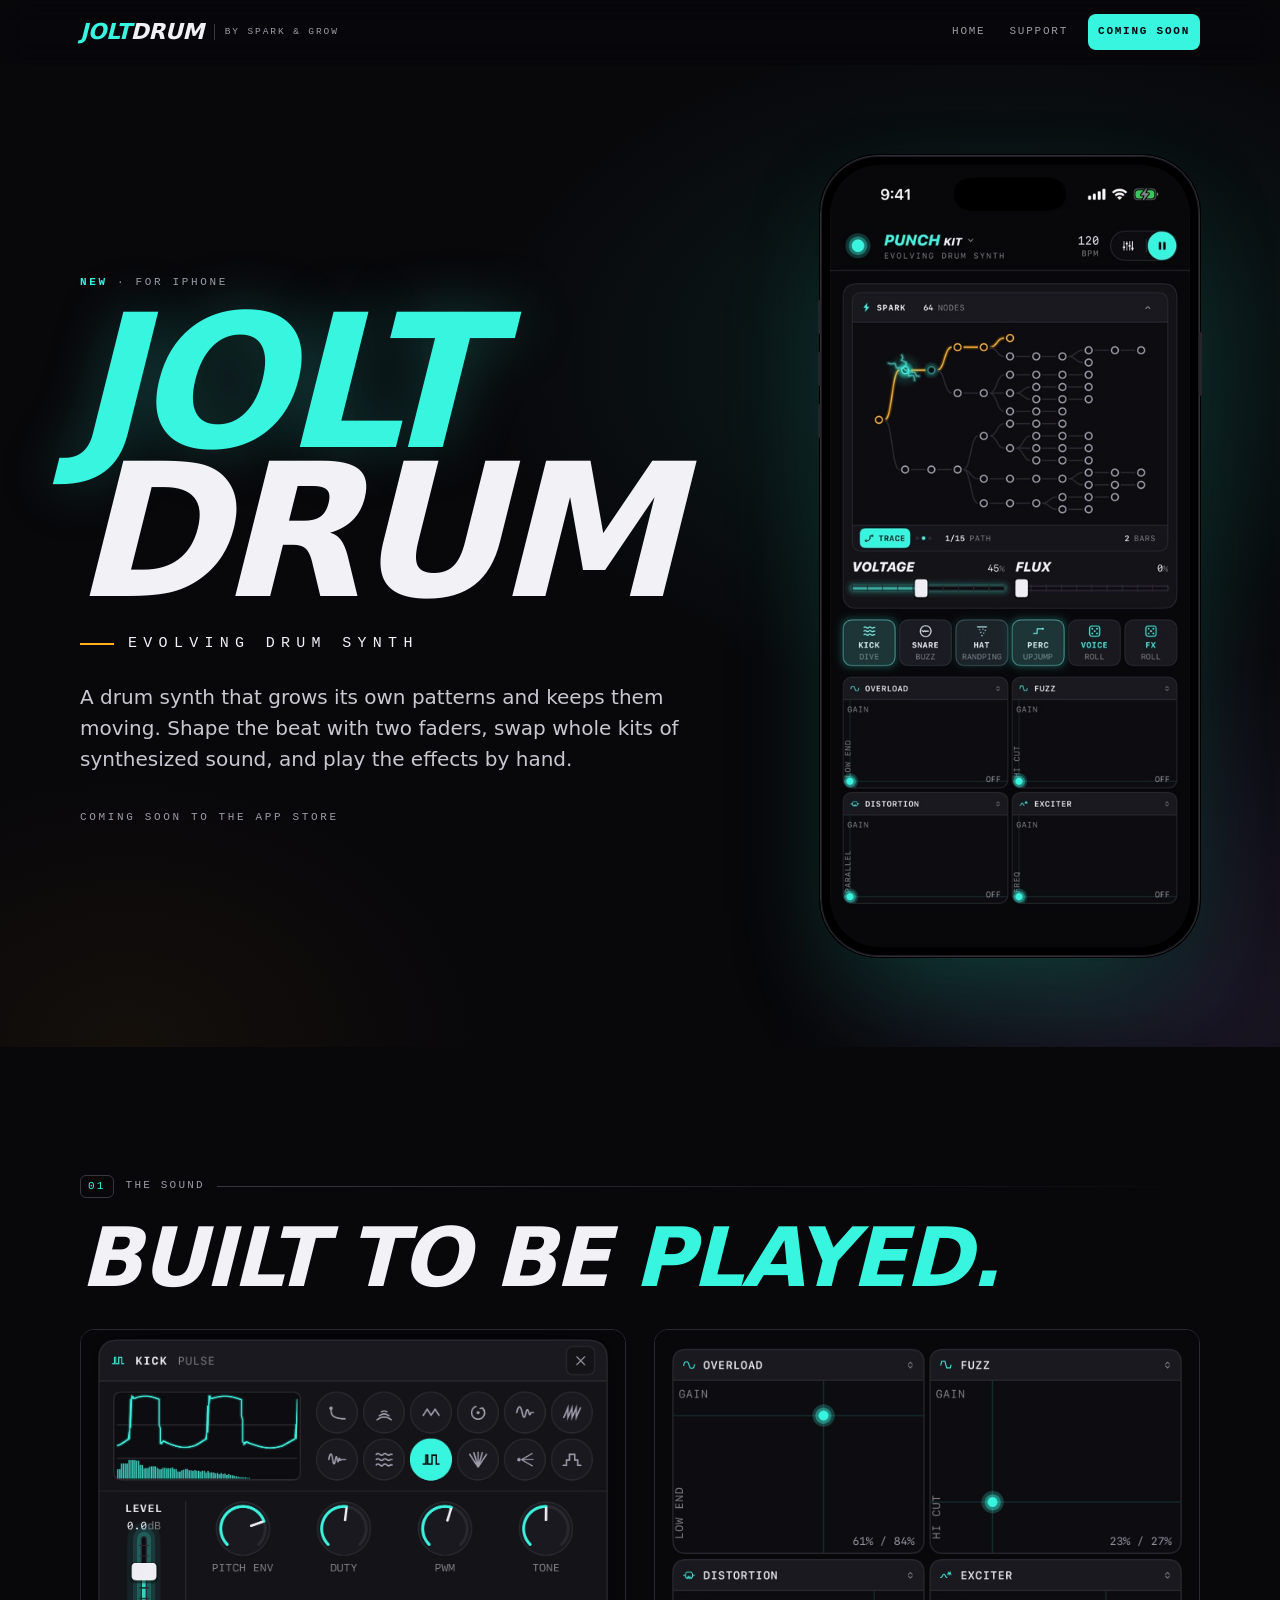
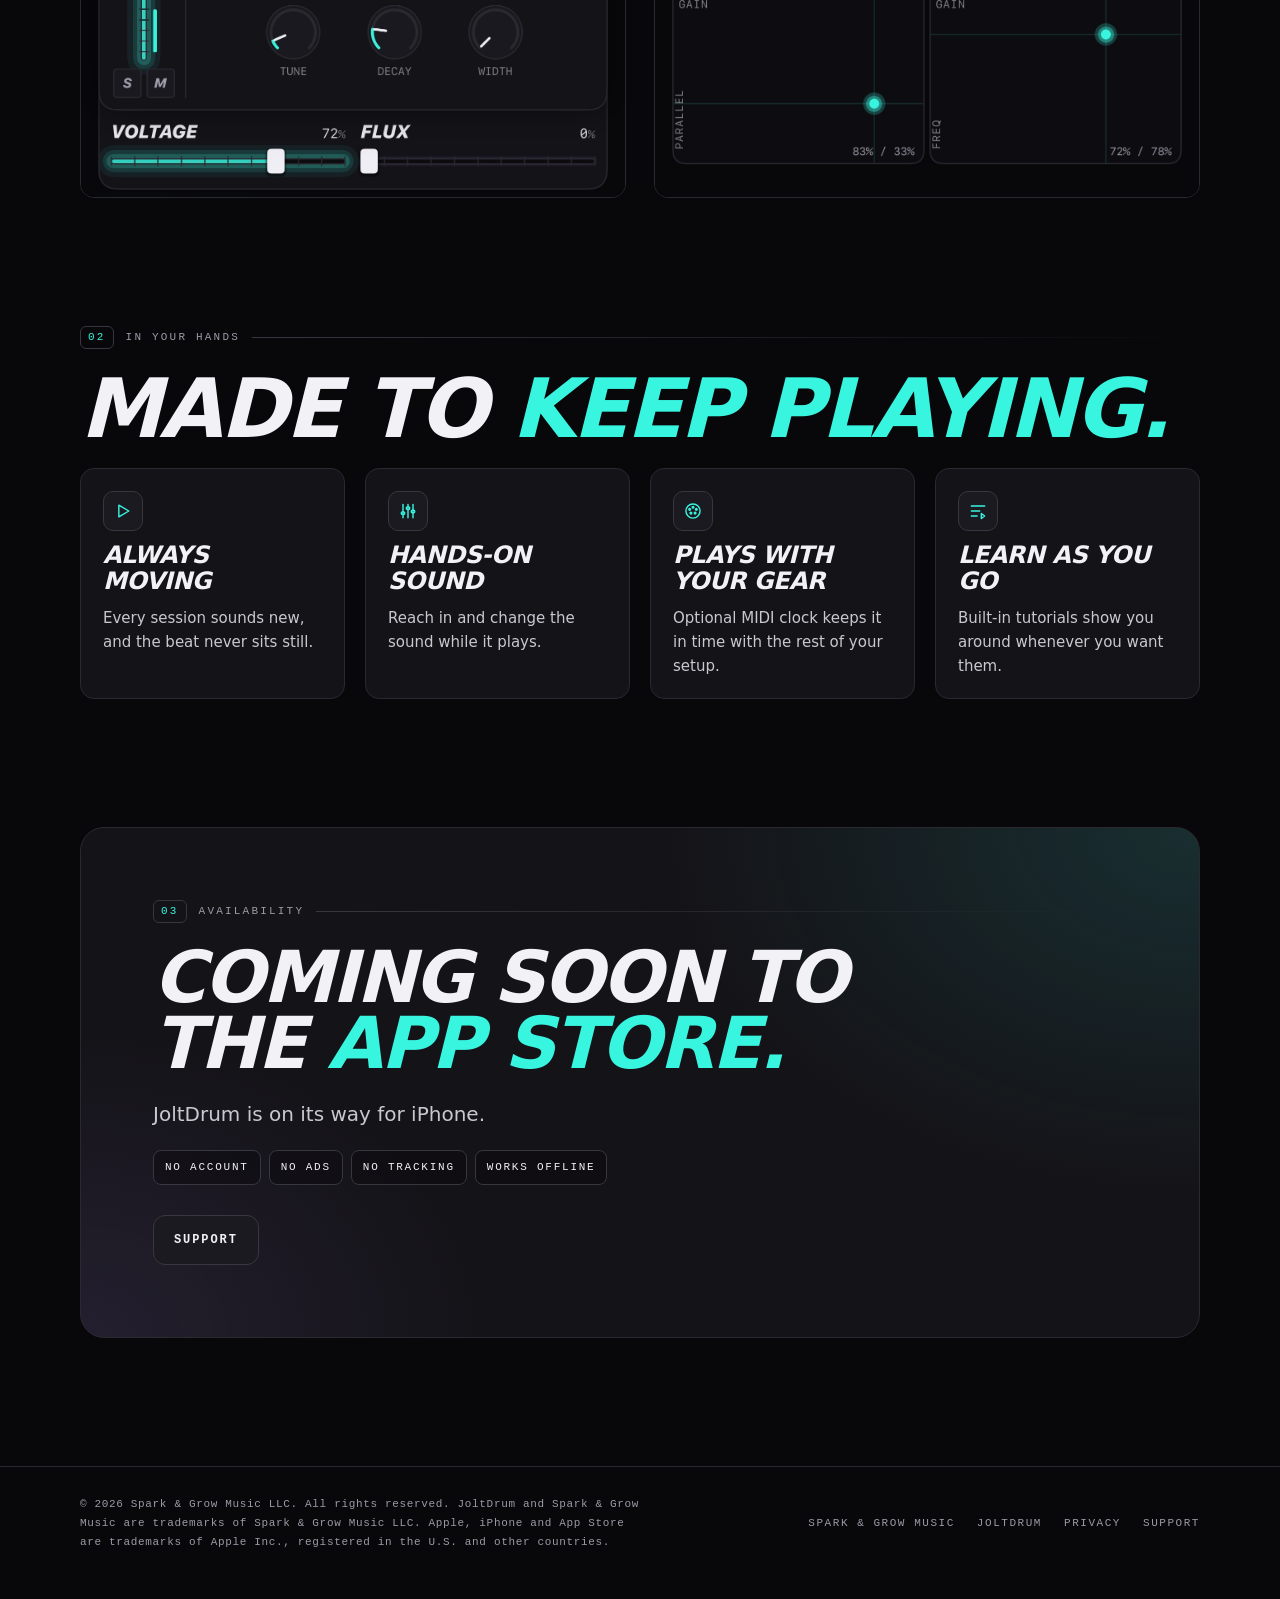
==== joltdrum/index.html @ 64a36bdd "Spark & Grow Music site" ====
<!doctype html>
<html lang="en">
<head>
<meta charset="utf-8">
<meta name="viewport" content="width=device-width, initial-scale=1, viewport-fit=cover">
<title>JoltDrum · Evolving Drum Synth for iPhone</title>
<meta name="description" content="JoltDrum is an evolving drum synth for iPhone. Coming soon to the App Store.">
<meta name="robots" content="noai, noimageai">
<link rel="canonical" href="https://sparkandgrowmusic.com/joltdrum/">
<meta name="theme-color" content="#08070A">
<meta name="color-scheme" content="dark">
<link rel="icon" type="image/png" sizes="32x32" href="/assets/icons/joltdrum-32.png">
<link rel="icon" type="image/png" sizes="192x192" href="/assets/icons/joltdrum-192.png">
<link rel="apple-touch-icon" href="/assets/icons/apple-touch-icon.png">
<meta property="og:type" content="website">
<meta property="og:site_name" content="Spark &amp; Grow Music">
<meta property="og:title" content="JoltDrum · Evolving Drum Synth">
<meta property="og:description" content="A drum synth for iPhone that grows its own patterns and keeps them moving.">
<meta property="og:url" content="https://sparkandgrowmusic.com/joltdrum/">
<meta property="og:image" content="https://sparkandgrowmusic.com/assets/og-joltdrum.jpg">
<meta property="og:image:width" content="1200">
<meta property="og:image:height" content="630">
<meta property="og:image:alt" content="JoltDrum on iPhone">
<meta name="twitter:card" content="summary_large_image">
<meta name="twitter:title" content="JoltDrum · Evolving Drum Synth">
<meta name="twitter:description" content="A drum synth for iPhone that grows its own patterns and keeps them moving.">
<meta name="twitter:image" content="https://sparkandgrowmusic.com/assets/og-joltdrum.jpg">
<link rel="stylesheet" href="/assets/site.css">
<script>document.documentElement.classList.add('js')</script>
<script src="/assets/site.js" defer></script>
</head>
<body>
<a class="skip" href="#main">Skip to content</a>

<header class="top">
  <div class="wrap">
    <a class="brand" href="/joltdrum/" aria-label="JoltDrum home">
      <span class="word" aria-hidden="true"><span class="jolt">JOLT</span><span class="drum">DRUM</span></span>
      <span class="by">by Spark &amp; Grow</span>
    </a>
    <nav class="nav" aria-label="Main">
      <a href="/">Home</a>
      <a href="/joltdrum/support/">Support</a>
      <a class="soon" href="#get">Coming soon</a>
    </nav>
  </div>
</header>

<main id="main">
<section class="hero" aria-labelledby="h-hero">
  <div class="sky" aria-hidden="true"></div>
  <video class="tree" autoplay muted loop playsinline preload="auto" aria-hidden="true" disablepictureinpicture><source media="(max-width:900px)" src="/assets/jolt-narrow.mp4" type="video/mp4"><source src="/assets/jolt-wide.mp4" type="video/mp4"></video>
  <div class="wrap grid">
    <div>
      <p class="eyebrow"><b>New</b> · For iPhone</p>
      <h1 id="h-hero" aria-label="JoltDrum"><span class="jolt">Jolt</span><span>Drum</span></h1>
      <p class="tag">Evolving Drum Synth</p>
      <p class="lead">A drum synth that grows its own patterns and keeps them moving. Shape the beat with two faders, swap whole kits of synthesized sound, and play the effects by hand.</p>
      <p class="eyebrow">Coming soon to the App Store</p>
    </div>
    <figure class="phone" style="margin:0">
      <img src="/assets/shots/home.jpg" width="460" height="1000" fetchpriority="high" alt="JoltDrum on iPhone">
    </figure>
  </div>
</section>

<section class="sec" id="look" aria-labelledby="h-look">
  <div class="wrap">
    <div class="rv">
      <div class="banner"><span class="idx">01</span><span class="cap">The sound</span><span class="rule"></span></div>
      <h2 class="h2" id="h-look" style="margin-bottom:34px">Built to be <span class="k">played.</span></h2>
    </div>
    <div class="fxwrap">
      <figure class="frame rv"><img class="fshot" src="/assets/shots/instrument-panel.jpg" width="1320" height="1133" loading="lazy" alt="JoltDrum on iPhone"></figure>
      <figure class="frame rv"><img class="fshot" src="/assets/shots/s-pads.jpg" width="1320" height="1133" loading="lazy" alt="JoltDrum on iPhone"></figure>
    </div>
  </div>
</section>

<section class="sec" id="more" aria-labelledby="h-more">
  <div class="wrap">
    <div class="rv">
      <div class="banner"><span class="idx">02</span><span class="cap">In your hands</span><span class="rule"></span></div>
      <h2 class="h2" id="h-more">Made to <span class="k">keep playing.</span></h2>
    </div>
    <div class="cards four">
      <article class="fc rv">
        <span class="ic"><svg viewBox="0 0 24 24" aria-hidden="true"><path d="M7 5l12 7-12 7z"/></svg></span>
        <h3>Always moving</h3>
        <p>Every session sounds new, and the beat never sits still.</p>
      </article>
      <article class="fc rv">
        <span class="ic"><svg viewBox="0 0 24 24" aria-hidden="true"><path d="M6 4v16M12 4v16M18 4v16"/><rect x="4" y="13" width="4" height="3" rx="1"/><rect x="10" y="7" width="4" height="3" rx="1"/><rect x="16" y="11" width="4" height="3" rx="1"/></svg></span>
        <h3>Hands-on sound</h3>
        <p>Reach in and change the sound while it plays.</p>
      </article>
      <article class="fc rv">
        <span class="ic"><svg viewBox="0 0 24 24" aria-hidden="true"><circle cx="12" cy="12" r="8.5"/><circle cx="8" cy="10" r="1"/><circle cx="16" cy="10" r="1"/><circle cx="12" cy="7.5" r="1"/><circle cx="9.5" cy="14.5" r="1"/><circle cx="14.5" cy="14.5" r="1"/></svg></span>
        <h3>Plays with your gear</h3>
        <p>Optional MIDI clock keeps it in time with the rest of your setup.</p>
      </article>
      <article class="fc rv">
        <span class="ic"><svg viewBox="0 0 24 24" aria-hidden="true"><path d="M4 6h16M4 12h10M4 18h7"/><path d="M16 15l4 3-4 3z"/></svg></span>
        <h3>Learn as you go</h3>
        <p>Built-in tutorials show you around whenever you want them.</p>
      </article>
    </div>
  </div>
</section>

<section class="sec" id="get" aria-labelledby="h-get">
  <div class="wrap">
    <div class="band rv">
      <div class="banner"><span class="idx">03</span><span class="cap">Availability</span><span class="rule"></span></div>
      <h2 class="h2" id="h-get">Coming soon to the <span class="k">App Store.</span></h2>
      <p class="lead">JoltDrum is on its way for iPhone.</p>
      <div class="facts" role="list"><span role="listitem">No account</span><span role="listitem">No ads</span><span role="listitem">No tracking</span><span role="listitem">Works offline</span></div>
      <div class="btns">
        <a class="btn" href="/joltdrum/support/">Support</a>
      </div>
    </div>
  </div>
</section>
</main>

<footer class="foot">
  <div class="wrap">
    <p>© 2026 Spark &amp; Grow Music LLC. All rights reserved. JoltDrum and Spark &amp; Grow Music are trademarks of Spark &amp; Grow Music LLC. Apple, iPhone and App Store are trademarks of Apple Inc., registered in the U.S. and other countries.</p>
    <nav aria-label="Footer">
      <a href="/">Spark &amp; Grow Music</a>
      <a href="/joltdrum/">JoltDrum</a>
      <a href="/joltdrum/privacy/">Privacy</a>
      <a href="/joltdrum/support/">Support</a>
    </nav>
  </div>
</footer>
</body>
</html>
---- assets/site.css ----
:root{color-scheme: dark;--ground:#08070A;--panel:#141318;--key:#1B1A20;--line:#2A2930;--line2:#38363F;--kit:#38F5E0;--flux:#B58CFF;--path:#FFB020;--text:#F2F1F5;--body:#C9C8D1;--dim:#9C9BA6;--faint:#6E6D78;--kit-a:rgba(56,245,224,.14);--flux-a:rgba(181,140,255,.16);--path-a:rgba(255,176,32,.14);--display:-apple-system,"SF Pro Display",system-ui,"Segoe UI",Roboto,"Helvetica Neue",Arial,sans-serif;--sans:-apple-system,"SF Pro Text",system-ui,"Segoe UI",Roboto,"Helvetica Neue",Arial,sans-serif;--mono:ui-monospace,"SF Mono",SFMono-Regular,Menlo,Consolas,"Liberation Mono",monospace;--wrap:1200px;--gut:clamp(16px,4vw,40px);--r:14px}:root:not([data-theme="light"]),:root[data-theme="dark"]{color-scheme: dark}@media (prefers-color-scheme: dark){:root:not([data-theme="light"]){color-scheme: dark}}*,*::before,*::after{box-sizing:border-box}html{-webkit-text-size-adjust:100%;text-size-adjust:100%;scroll-behavior:smooth}@media (prefers-reduced-motion: reduce){html{scroll-behavior:auto}}body{margin:0;background:var(--ground);color:var(--body);font:16px/1.6 var(--sans);-webkit-font-smoothing:antialiased;-moz-osx-font-smoothing:grayscale;overflow-x:hidden;overflow-x:clip}img,svg,canvas{display:block;max-width:100%}a{color:var(--kit);text-decoration:none}a:hover{text-decoration:underline;text-underline-offset:3px;text-decoration-thickness:1px}p{margin:0 0 1em}b,strong{color:var(--text);font-weight:600}h1,h2,h3{margin:0;color:var(--text)}:focus{outline:none}:focus-visible{outline:2px solid var(--kit);outline-offset:3px;border-radius:6px}::selection{background:var(--kit);color:var(--ground)}.skip{position:absolute;left:12px;top:-60px;z-index:100;background:var(--kit);color:var(--ground);font:700 12px/1 var(--mono);letter-spacing:.12em;text-transform:uppercase;padding:12px 14px;border-radius:8px}.skip:focus{top:12px;text-decoration:none}.wrap{max-width:var(--wrap);margin:0 auto;padding:0 var(--gut)}.eyebrow,.cap{font-family:var(--mono);text-transform:uppercase}.eyebrow{font-size:11px;letter-spacing:.24em;color:var(--dim);font-weight:500}.eyebrow b{color:var(--kit);font-weight:600}.lead{font-size:clamp(17px,1.6vw,20px);line-height:1.55;color:var(--body);max-width:34em}.k{color:var(--kit)}.top{position:sticky;top:0;z-index:50;background:rgba(8,7,10,.72);-webkit-backdrop-filter:saturate(140%) blur(14px);backdrop-filter:saturate(140%) blur(14px);border-bottom:1px solid transparent;transition:border-color .2s}.top.scrolled{border-bottom-color:var(--line)}.top .wrap{display:flex;align-items:center;justify-content:space-between;gap:16px;height:64px}.brand{display:flex;align-items:center;gap:10px;color:var(--text);min-width:0}.brand:hover{text-decoration:none}.word{display:inline-flex;align-items:baseline;font-family:var(--display);font-style:italic;font-weight:900;letter-spacing:-.02em;line-height:1;white-space:nowrap}.word .jolt{color:var(--kit)}.word .drum{color:var(--text)}.brand .word{font-size:22px}.brand .by{font-family:var(--mono);font-size:9.5px;letter-spacing:.2em;color:var(--dim);text-transform:uppercase;padding-left:10px;border-left:1px solid var(--line2);white-space:nowrap}.nav{display:flex;align-items:center;gap:4px}.nav a{font-family:var(--mono);font-size:11px;letter-spacing:.16em;text-transform:uppercase;color:var(--dim);padding:9px 10px;border-radius:8px;white-space:nowrap}.nav a:hover{color:var(--text);text-decoration:none;background:var(--key)}.nav a[aria-current="page"]{color:var(--kit)}.nav .soon{color:var(--ground);background:var(--kit);font-weight:700;margin-left:6px}.nav .soon:hover{background:var(--kit);color:var(--ground);filter:brightness(1.08)}@media (max-width:760px){.nav .hide-s{display:none}.brand .by{display:none}}@media (max-width:400px){.nav a{padding:9px 7px;letter-spacing:.1em}.nav .soon{margin-left:2px}}.sg{display:inline-flex;align-items:center;gap:10px;color:var(--text);white-space:nowrap}.sg svg{width:30px;height:30px;flex:0 0 auto}.sg .name{font-family:var(--display);font-style:italic;font-weight:900;font-size:19px;letter-spacing:-.015em;line-height:1}.sg .name i{font-style:italic;color:var(--path)}.sg .name em{font-style:italic;color:var(--kit)}.sg .name small{font-family:var(--mono);font-style:normal;font-weight:500;font-size:9.5px;letter-spacing:.24em;color:var(--dim);margin-left:8px}@media (max-width:420px){.sg .name small{display:none}}.btns{display:flex;flex-wrap:wrap;gap:12px;align-items:center}.btn{display:inline-flex;align-items:center;gap:10px;height:50px;padding:0 20px;border-radius:12px;font-family:var(--mono);font-size:12px;font-weight:700;letter-spacing:.16em;text-transform:uppercase;border:1px solid var(--line2);background:var(--key);color:var(--text);cursor:pointer;white-space:nowrap}.btn:hover{text-decoration:none;border-color:var(--dim)}.btn svg{width:18px;height:18px}.btn.primary{background:var(--kit);border-color:var(--kit);color:var(--ground)}.btn.primary:hover{filter:brightness(1.07)}@keyframes breathe{50%{opacity:.45;box-shadow:0 0 0 7px rgba(255,176,32,.05)}}.phone{position:relative;padding:9px;border-radius:58px;background:#000;border:1px solid #2f2e36;box-shadow:0 0 0 1px #000,inset 0 0 0 1px #1c1b21,0 50px 120px -30px rgba(56,245,224,.28),0 30px 80px -20px rgba(0,0,0,.9)}.phone img{border-radius:49px;width:100%;height:auto;background:var(--panel)}.phone::before{content:"";position:absolute;right:-3px;top:22%;width:3px;height:64px;border-radius:0 2px 2px 0;background:#26252c}.phone::after{content:"";position:absolute;left:-3px;top:18%;width:3px;height:34px;border-radius:2px 0 0 2px;background:#26252c;box-shadow:0 52px 0 #26252c,0 104px 0 #26252c}@media (max-width:520px){.phone{border-radius:46px;padding:7px}.phone img{border-radius:39px}}.frame{background:var(--panel);border:1px solid var(--line);border-radius:var(--r);overflow:hidden}section{position:relative}.sec{padding:clamp(72px,10vw,140px) 0 0}.banner{display:flex;align-items:center;gap:12px;margin-bottom:22px}.banner .idx{font-family:var(--mono);font-size:11px;letter-spacing:.2em;color:var(--kit);border:1px solid var(--line2);border-radius:6px;padding:5px 7px;line-height:1}.banner .cap{font-family:var(--mono);font-size:11px;letter-spacing:.2em;color:var(--dim);text-transform:uppercase}.banner .rule{flex:1;height:1px;background:linear-gradient(90deg,var(--line2),transparent)}.h2{font-family:var(--display);font-style:italic;font-weight:900;text-transform:uppercase;letter-spacing:-.03em;line-height:.92;font-size:clamp(40px,6.4vw,84px);color:var(--text);margin:0 0 22px}.h2 .k{color:var(--kit)}.foot{margin-top:clamp(80px,10vw,140px);border-top:1px solid var(--line);padding:28px 0 48px}.foot .wrap{display:flex;flex-wrap:wrap;gap:16px 28px;align-items:center;justify-content:space-between}.foot p{margin:0;font-family:var(--mono);font-size:11px;letter-spacing:.14em;text-transform:uppercase;color:var(--dim)}.foot nav{display:flex;flex-wrap:wrap;gap:6px 22px}.foot nav a{font-family:var(--mono);font-size:11px;letter-spacing:.14em;text-transform:uppercase;color:var(--dim)}.foot nav a:hover{color:var(--kit)}.hero{position:relative;overflow:hidden;isolation:isolate}.hero .sky{position:absolute;inset:0;z-index:-2;background: radial-gradient(60% 50% at 78% 30%,rgba(56,245,224,.10),transparent 70%),radial-gradient(50% 60% at 95% 95%,rgba(181,140,255,.10),transparent 70%),radial-gradient(40% 40% at 10% 100%,rgba(255,176,32,.05),transparent 70%)}.hero .tree{position:absolute;top:0;bottom:0;left:44%;width:56%;height:100%;z-index:-1;opacity:.9;-webkit-mask-image:linear-gradient(90deg,transparent 0%,#000 30%,#000 85%,rgba(0,0,0,.4));mask-image:linear-gradient(90deg,transparent 0%,#000 30%,#000 85%,rgba(0,0,0,.4))}.hero .grid{display:grid;grid-template-columns:minmax(0,1fr) minmax(0,380px);gap:clamp(32px,6vw,96px);align-items:center;padding-top:clamp(40px,7vw,96px);padding-bottom:clamp(56px,7vw,110px)}.hero h1{font-family:var(--display);font-style:italic;font-weight:900;letter-spacing:-.045em;line-height:.8;text-transform:uppercase;font-size:clamp(84px,14.5vw,206px);margin:18px 0 0 -.04em}.hero h1 span{display:block}.hero h1 .jolt{color:var(--kit);text-shadow:0 0 60px rgba(56,245,224,.25)}.hero .tag{display:flex;align-items:center;gap:14px;margin:26px 0 26px;font-family:var(--mono);text-transform:uppercase;font-size:clamp(12px,1.3vw,15px);letter-spacing:.42em;color:var(--text)}.hero .tag::before{content:"";width:34px;height:2px;background:var(--path);flex:0 0 auto}.hero .lead{margin-bottom:34px}.hero .phone{width:min(100%,380px);justify-self:end}@media (max-width:900px){.hero .grid{grid-template-columns:minmax(0,1fr)}.hero .phone{justify-self:center;width:min(86%,340px);margin-top:8px}.hero .tree{left:0;width:100%;top:auto;bottom:0;height:62%;opacity:.75;-webkit-mask-image:linear-gradient(180deg,transparent,#000 30%,#000 70%,transparent);mask-image:linear-gradient(180deg,transparent,#000 30%,#000 70%,transparent)}}video.tree{display:block;object-fit:cover;mix-blend-mode:screen;pointer-events:none}.hero,.co-hero,.lost{background:var(--ground)}.fshot{display:block;width:100%;height:auto}figure.frame{margin:0}.fxwrap{display:grid;grid-template-columns:repeat(2,minmax(0,1fr));gap:clamp(16px,2.4vw,28px);align-items:start}@media (max-width:860px){.fxwrap{grid-template-columns:minmax(0,1fr)}}.cards{display:grid;grid-template-columns:repeat(3,minmax(0,1fr));gap:clamp(12px,1.8vw,20px)}@media (max-width:980px){.cards{grid-template-columns:repeat(2,minmax(0,1fr))}}.cards>.fc:nth-child(5):last-child{grid-column:span 2}@media (max-width:620px){.cards{grid-template-columns:minmax(0,1fr)}.cards>.fc:nth-child(5):last-child{grid-column:auto}}.fc{background:var(--panel);border:1px solid var(--line);border-radius:var(--r);padding:22px 22px 20px;display:flex;flex-direction:column;gap:12px}.fc .ic{width:40px;height:40px;border-radius:10px;display:grid;place-items:center;background:var(--key);border:1px solid var(--line2);color:var(--kit)}.fc .ic svg{width:20px;height:20px;fill:none;stroke:currentColor;stroke-width:1.7;stroke-linecap:round;stroke-linejoin:round}.fc h3{font-family:var(--display);font-style:italic;font-weight:900;font-size:24px;letter-spacing:-.02em;line-height:1.05;text-transform:uppercase}.fc p{margin:0;font-size:15px;color:var(--body)}.band{position:relative;overflow:hidden;border:1px solid var(--line);border-radius:24px;padding:clamp(32px,6vw,72px);isolation:isolate;background:radial-gradient(80% 120% at 100% 0%,rgba(56,245,224,.12),transparent 60%),radial-gradient(60% 100% at 0% 100%,rgba(181,140,255,.10),transparent 60%),var(--panel)}.band .h2{font-size:clamp(36px,5.6vw,76px);max-width:12em}.band p{max-width:36em}.band .facts{display:flex;flex-wrap:wrap;gap:8px;margin:6px 0 30px}.band .facts span{font-family:var(--mono);font-size:11px;letter-spacing:.16em;text-transform:uppercase;color:var(--text);border:1px solid var(--line2);border-radius:8px;padding:8px 11px;background:rgba(8,7,10,.4)}.js .rv{opacity:0;transform:translateY(18px);transition:opacity .7s ease,transform .7s cubic-bezier(.2,.7,.2,1)}.js .rv.in{opacity:1;transform:none}@media (prefers-reduced-motion: reduce){.js .rv{opacity:1;transform:none;transition:none}}.co-hero{position:relative;overflow:hidden;isolation:isolate;min-height:min(88vh,860px);display:flex;align-items:center}.co-hero .tree{position:absolute;top:0;left:46%;width:54%;height:100%;z-index:-1;-webkit-mask-image:linear-gradient(90deg,transparent,#000 35%,#000 85%,rgba(0,0,0,.5));mask-image:linear-gradient(90deg,transparent,#000 35%,#000 85%,rgba(0,0,0,.5))}@media (max-width:900px){.co-hero .tree{left:0;width:100%;top:auto;bottom:0;height:46%;opacity:.6;-webkit-mask-image:linear-gradient(180deg,transparent,#000 40%,#000 75%,transparent);mask-image:linear-gradient(180deg,transparent,#000 40%,#000 75%,transparent)}.co-hero .wrap{padding-bottom:42vh}}.co-hero .sky{position:absolute;inset:0;z-index:-2;background: radial-gradient(45% 55% at 18% 70%,rgba(255,176,32,.09),transparent 70%),radial-gradient(55% 55% at 85% 30%,rgba(56,245,224,.09),transparent 70%)}.co-hero .wrap{width:100%;padding-top:40px;padding-bottom:80px}.co-hero h1{font-family:var(--display);font-style:italic;font-weight:900;text-transform:uppercase;letter-spacing:-.045em;line-height:.82;font-size:clamp(76px,13vw,190px);margin:22px 0 30px -.04em}.co-hero h1 span{display:block}.co-hero h1 .s{color:var(--path)}.co-hero h1 .g{color:var(--kit)}.co-hero h1 .amp{font-style:italic;color:var(--text)}.co-hero h1 .m{display:block;font-family:var(--mono);font-style:normal;font-weight:500;font-size:clamp(13px,1.4vw,16px);letter-spacing:.6em;color:var(--text);margin:22px 0 0 .3em}.co-hero .lead{max-width:30em}.feature{display:grid;grid-template-columns:minmax(0,6fr) minmax(0,5fr);gap:0;overflow:hidden;border:1px solid var(--line);border-radius:28px;isolation:isolate;position:relative;background:radial-gradient(70% 90% at 85% 15%,rgba(56,245,224,.14),transparent 60%),radial-gradient(60% 80% at 60% 100%,rgba(181,140,255,.10),transparent 60%),var(--panel)}.feature .txt{padding:clamp(28px,5vw,64px)}.feature .word{font-size:clamp(54px,8vw,104px);letter-spacing:-.04em;flex-direction:column;align-items:flex-start;line-height:.84;display:flex}.feature .tag{margin:20px 0 22px;font-family:var(--mono);font-size:12.5px;letter-spacing:.36em;text-transform:uppercase;color:var(--text)}.feature ul{list-style:none;padding:0;margin:0 0 30px;border-top:1px solid var(--line)}.feature li{padding:11px 0;border-bottom:1px solid var(--line);display:grid;grid-template-columns:150px 1fr;gap:14px;font-size:15px}.feature li b{font-family:var(--mono);font-size:11px;letter-spacing:.14em;text-transform:uppercase;padding-top:3px}@media (max-width:480px){.feature li{grid-template-columns:1fr;gap:2px}}.feature .vis{position:relative;min-height:420px}.feature .vis .phone{position:absolute;width:min(78%,340px);left:50%;top:clamp(40px,6vw,72px);transform:translateX(-50%)}@media (max-width:900px){.feature{grid-template-columns:minmax(0,1fr)}.feature .vis{min-height:0;height:clamp(340px,90vw,520px);overflow:hidden}.feature .vis .phone{top:10px;width:min(72%,320px)}}.make{display:grid;grid-template-columns:repeat(2,minmax(0,1fr));gap:clamp(12px,2vw,24px)}@media (max-width:760px){.make{grid-template-columns:minmax(0,1fr)}}.make .fc h3{font-size:30px}.make .fc .st{font-family:var(--mono);font-size:10.5px;letter-spacing:.18em;text-transform:uppercase;color:var(--dim)}.make .fc .st b{color:var(--kit);font-weight:600}.make .fc.learn .st b{color:var(--path)}.make .fc.learn .ic{color:var(--path)}.doc{max-width:820px;margin:0 auto;padding:clamp(40px,7vw,90px) var(--gut) 0}.doc h1{font-family:var(--display);font-style:italic;font-weight:900;text-transform:uppercase;letter-spacing:-.035em;line-height:.9;font-size:clamp(48px,8vw,92px);margin:16px 0 18px}.doc .meta{display:flex;flex-wrap:wrap;gap:8px;margin:0 0 34px}.doc .meta span{font-family:var(--mono);font-size:10.5px;letter-spacing:.16em;text-transform:uppercase;color:var(--dim);border:1px solid var(--line2);border-radius:7px;padding:7px 10px}.doc .meta span b{color:var(--text);font-weight:600}.doc .short{background:var(--panel);border:1px solid var(--line);border-left:3px solid var(--kit);border-radius:12px;padding:18px 20px;margin:0 0 40px;font-size:17px;color:var(--text)}.doc .short p:last-child{margin:0}.doc h2{font-family:var(--mono);font-size:12px;font-weight:600;letter-spacing:.2em;text-transform:uppercase;color:var(--kit);margin:40px 0 12px;display:flex;align-items:center;gap:12px}.doc h2::after{content:"";flex:1;height:1px;background:var(--line)}.doc p,.doc li{font-size:16px;color:var(--body)}.doc ul{padding-left:1.2em;margin:0 0 1em}.doc li{margin:0 0 .4em}.contact{display:grid;grid-template-columns:minmax(0,1fr) auto;gap:18px;align-items:center;background:var(--panel);border:1px solid var(--line);border-radius:var(--r);padding:22px 24px;margin:0 0 10px}.contact .addr{font-family:var(--mono);font-size:clamp(14px,2.2vw,18px);color:var(--text);letter-spacing:.02em;word-break:break-all}.contact .lbl{font-family:var(--mono);font-size:10.5px;letter-spacing:.18em;color:var(--dim);text-transform:uppercase;margin-bottom:6px}@media (max-width:560px){.contact{grid-template-columns:minmax(0,1fr)}}.faq{border-top:1px solid var(--line)}.faq .q{border-bottom:1px solid var(--line)}.faq h3{margin:0;padding:18px 2px 8px;font:600 17px/1.4 var(--sans);color:var(--text)}.faq .a{padding:0 2px 18px;max-width:44em}.faq .a p:last-child{margin:0}.lost{position:relative;min-height:calc(100vh - 64px);display:flex;align-items:center;overflow:hidden;isolation:isolate}.lost .wrap{width:100%}.lost .tree{position:absolute;top:0;left:50%;width:50%;height:100%;z-index:-1;opacity:.8;-webkit-mask-image:linear-gradient(90deg,transparent,#000 40%);mask-image:linear-gradient(90deg,transparent,#000 40%)}@media (max-width:760px){.lost .tree{left:0;width:100%;top:auto;bottom:0;height:40%;opacity:.5}.lost{align-items:flex-start;padding-top:40px}}.lost .big{font-family:var(--display);font-style:italic;font-weight:900;letter-spacing:-.05em;line-height:.8;font-size:clamp(120px,24vw,300px);color:var(--text);margin:18px 0 22px -.04em}.lost .big span{color:var(--path)}.foot p{max-width:52em;line-height:1.7;letter-spacing:.06em;text-transform:none}.cards.four{grid-template-columns:repeat(4,minmax(0,1fr))}@media (max-width:1100px){.cards.four{grid-template-columns:repeat(2,minmax(0,1fr))}}@media (max-width:620px){.cards.four{grid-template-columns:minmax(0,1fr)}}
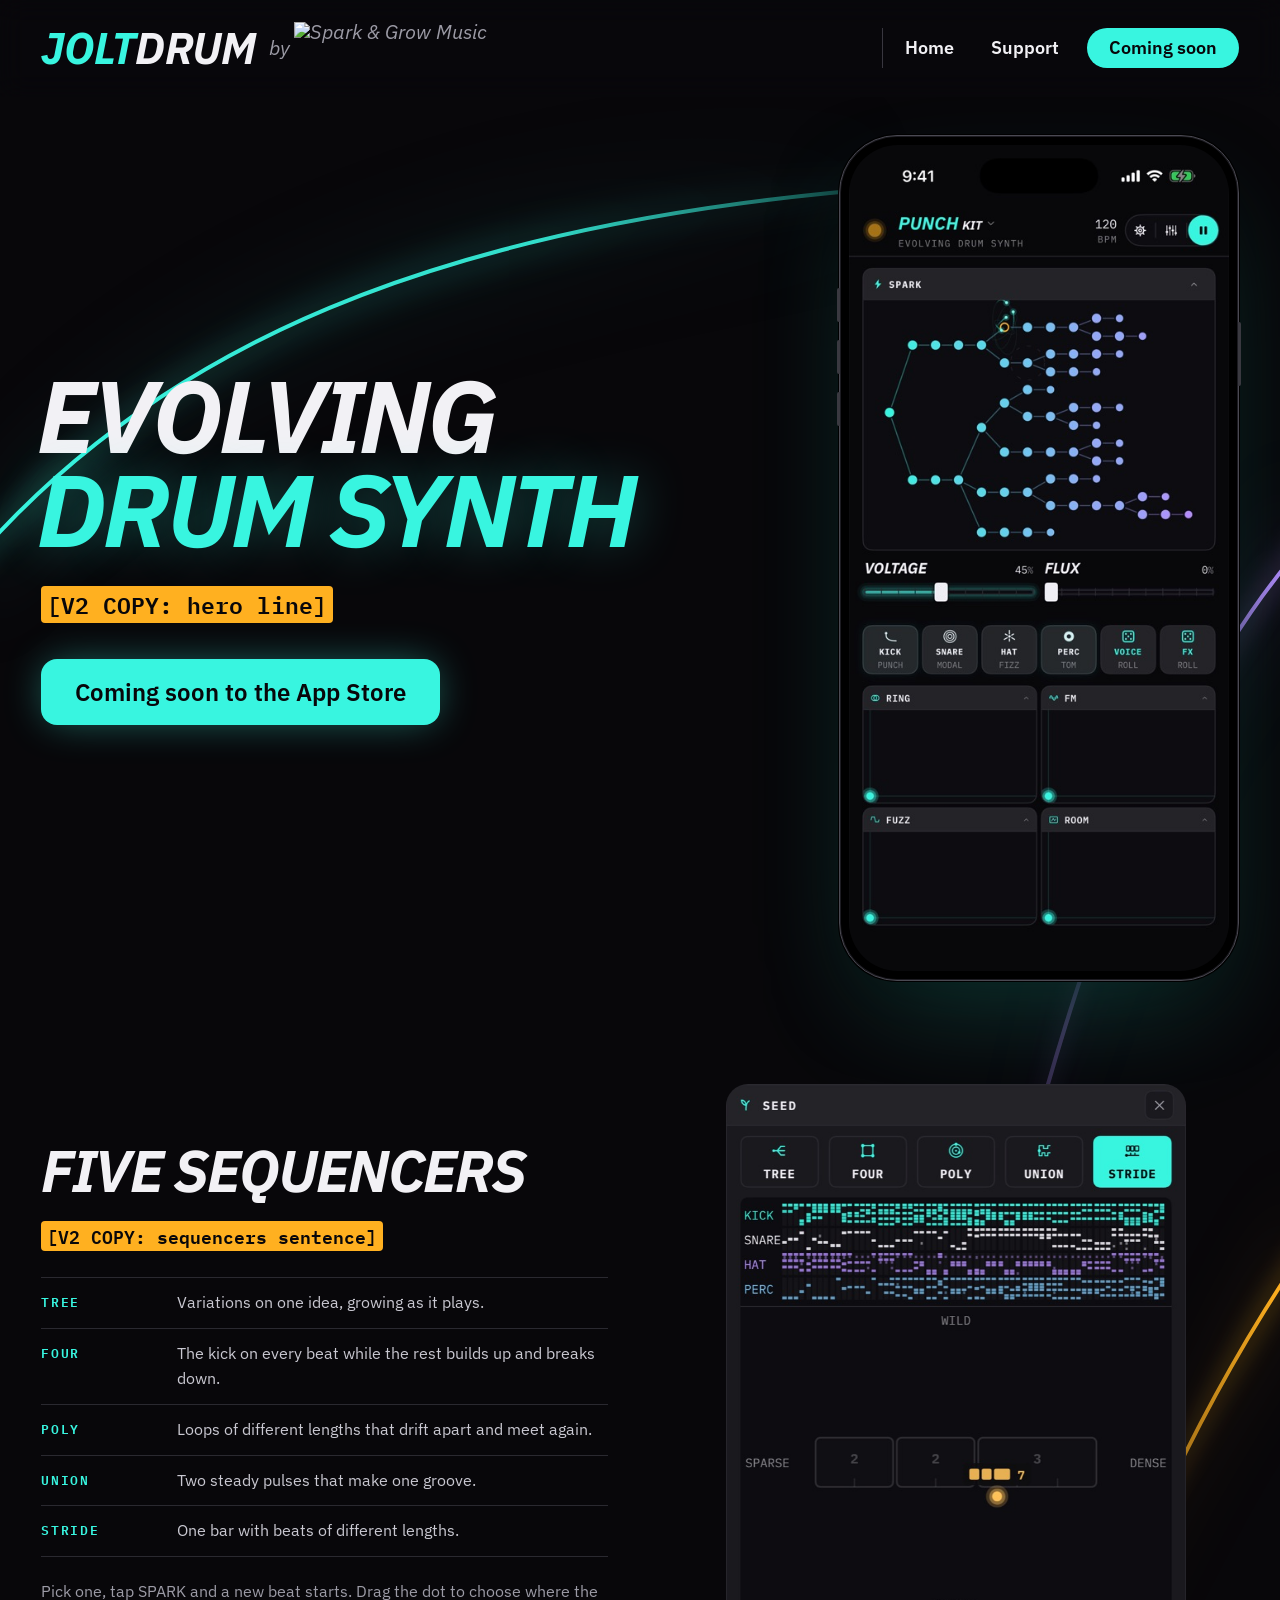
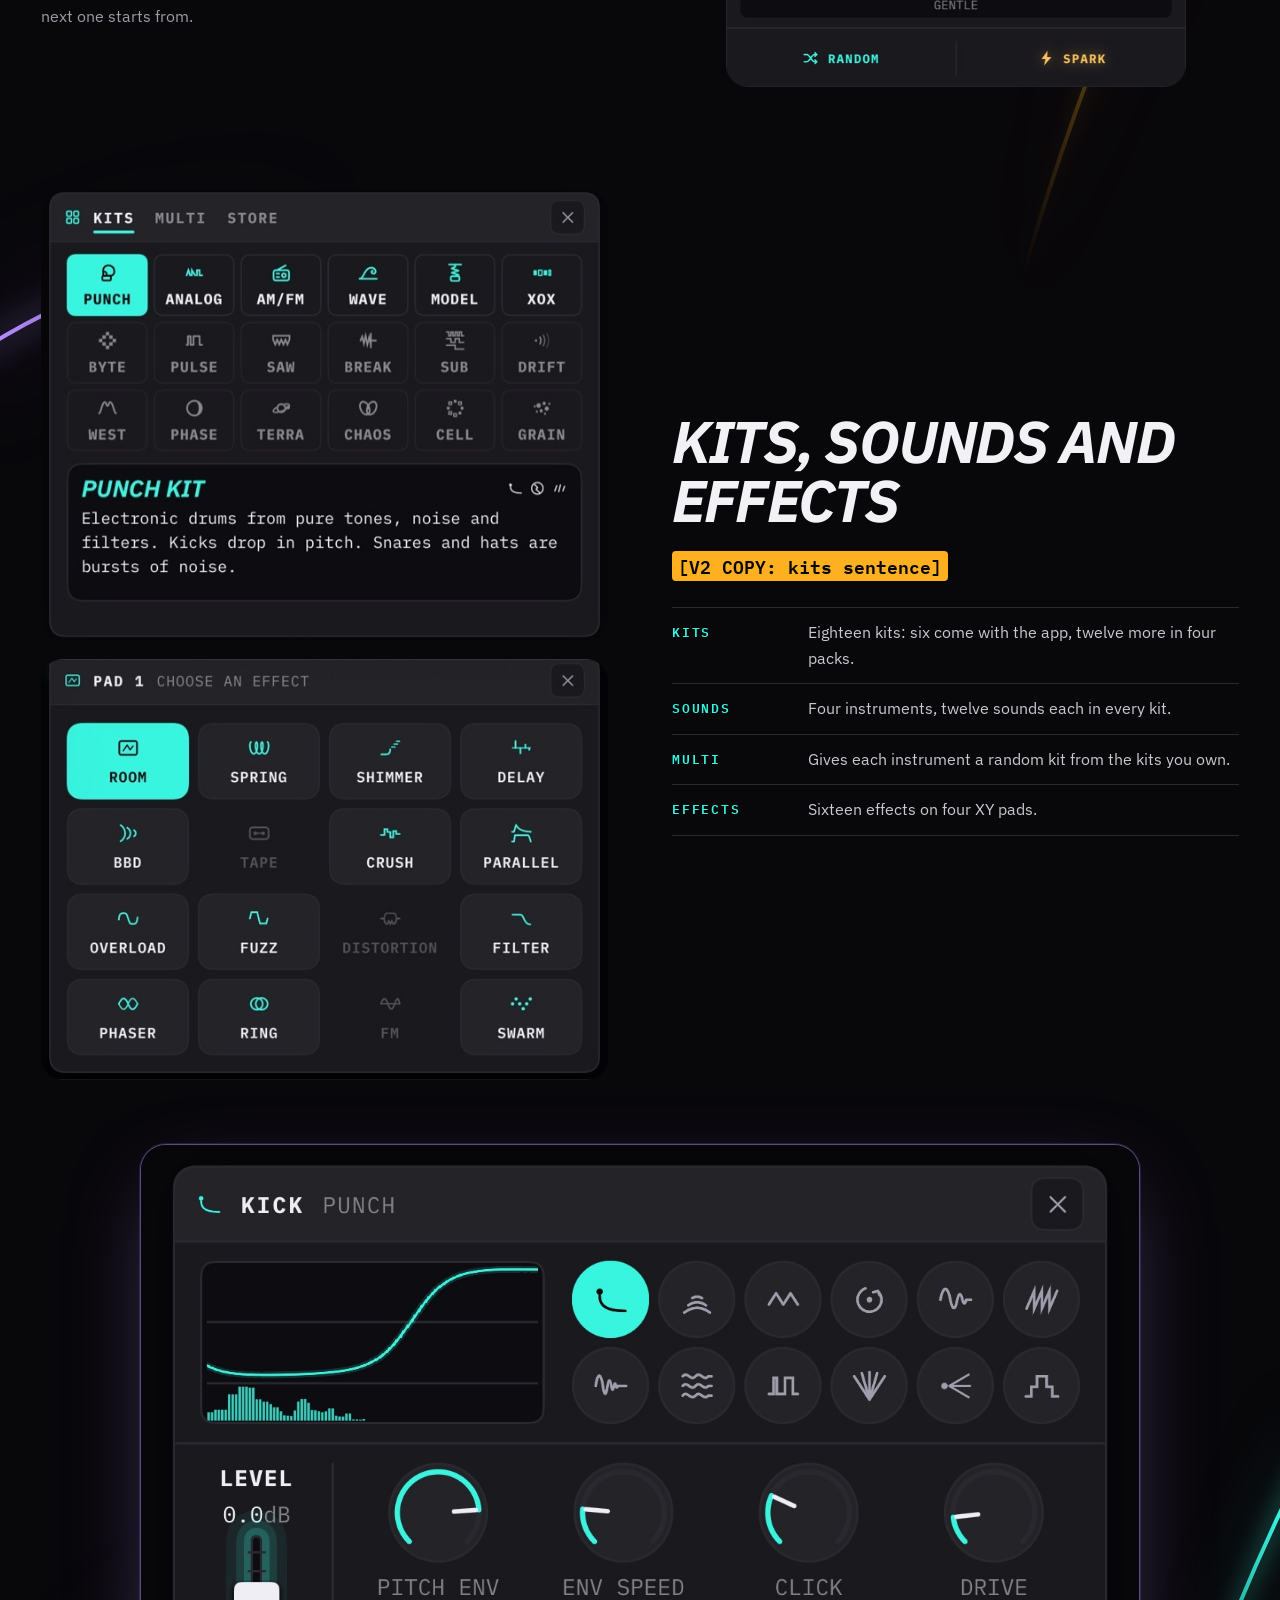
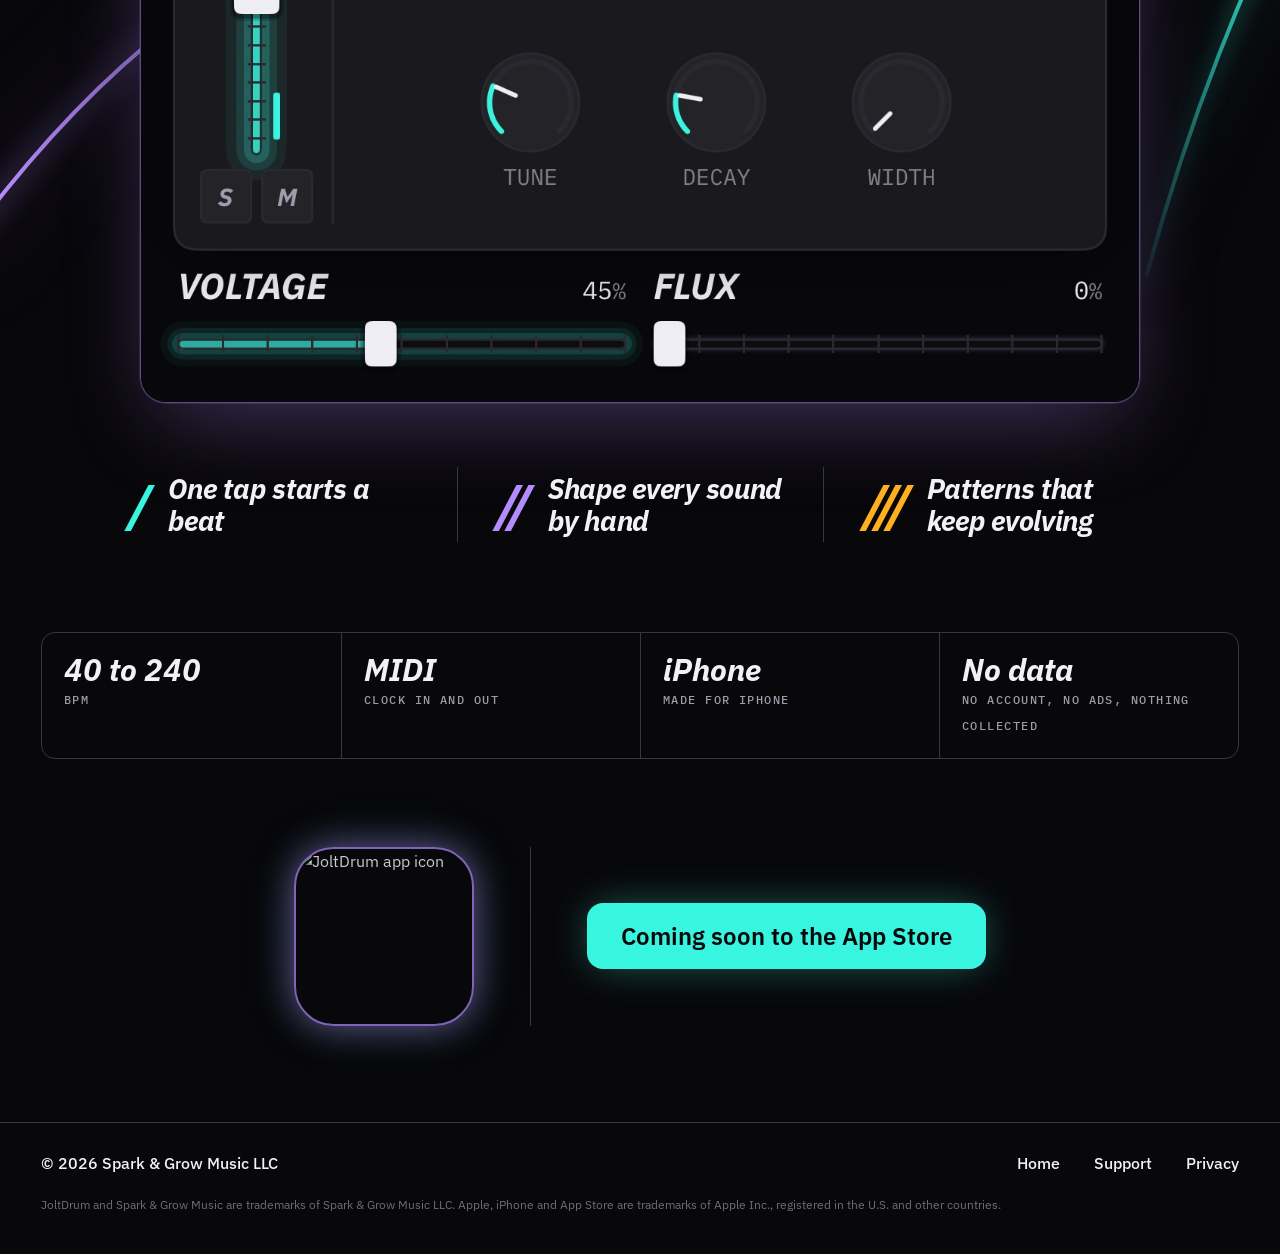
==== commit 3dfa36d4: "JoltDrum page: five sequencers, kits and effects, details; support points to the TUTORIAL page" ====
--- a/joltdrum/index.html
+++ b/joltdrum/index.html
@@ -4,7 +4,7 @@
 <meta charset="utf-8">
 <meta name="viewport" content="width=device-width, initial-scale=1, viewport-fit=cover">
 <title>JoltDrum · Evolving Drum Synth for iPhone</title>
-<meta name="description" content="JoltDrum is an evolving drum synth for iPhone. Coming soon to the App Store.">
+<meta name="description" content="JoltDrum is an evolving drum synth for iPhone with five sequencers, eighteen kits and sixteen effects. Coming soon to the App Store.">
 <meta name="robots" content="noai, noimageai">
 <link rel="canonical" href="https://sparkandgrowmusic.com/joltdrum/">
 <meta name="theme-color" content="#08070A">
@@ -29,109 +29,110 @@
 <script>document.documentElement.classList.add('js')</script>
 <script src="/assets/site.js" defer></script>
 </head>
-<body>
+<body class="jd">
 <a class="skip" href="#main">Skip to content</a>
 
-<header class="top">
+<header class="top jdtop">
   <div class="wrap">
-    <a class="brand" href="/joltdrum/" aria-label="JoltDrum home">
-      <span class="word" aria-hidden="true"><span class="jolt">JOLT</span><span class="drum">DRUM</span></span>
-      <span class="by">by Spark &amp; Grow</span>
-    </a>
-    <nav class="nav" aria-label="Main">
-      <a href="/">Home</a>
-      <a href="/joltdrum/support/">Support</a>
-      <a class="soon" href="#get">Coming soon</a>
-    </nav>
+    <div class="brand">
+      <a class="word" href="/joltdrum/" aria-label="JoltDrum home"><span class="jolt">Jolt</span><span class="drum">Drum</span></a>
+      <a class="by" href="/">by <picture><source media="(max-width:560px)" srcset="/assets/brand/symbol.svg"><img src="/assets/brand/lockup.svg" width="296" height="76" alt="Spark &amp; Grow Music"></picture></a>
+    </div>
+    <div class="right">
+      <span class="rule" aria-hidden="true"></span>
+      <nav class="nav" aria-label="Main">
+        <a class="hide-m" href="/">Home</a>
+        <a class="hide-s" href="/joltdrum/support/">Support</a>
+        <a class="soon" href="#get">Coming soon</a>
+      </nav>
+    </div>
   </div>
 </header>
 
-<main id="main">
-<section class="hero" aria-labelledby="h-hero">
-  <div class="sky" aria-hidden="true"></div>
-  <video class="tree" autoplay muted loop playsinline preload="auto" aria-hidden="true" disablepictureinpicture><source media="(max-width:900px)" src="/assets/jolt-narrow.mp4" type="video/mp4"><source src="/assets/jolt-wide.mp4" type="video/mp4"></video>
-  <div class="wrap grid">
-    <div>
-      <p class="eyebrow"><b>New</b> · For iPhone</p>
-      <h1 id="h-hero" aria-label="JoltDrum"><span class="jolt">Jolt</span><span>Drum</span></h1>
-      <p class="tag">Evolving Drum Synth</p>
-      <p class="lead">A drum synth that grows its own patterns and keeps them moving. Shape the beat with two faders, swap whole kits of synthesized sound, and play the effects by hand.</p>
-      <p class="eyebrow">Coming soon to the App Store</p>
+<main id="main" class="jdmain">
+<svg class="sky" viewBox="0 0 1440 2300" preserveAspectRatio="none" aria-hidden="true" focusable="false"><defs><linearGradient id="g1" gradientUnits="userSpaceOnUse" x1="0" y1="0" x2="1100" y2="0"><stop offset="0" stop-color="#38F5E0"/><stop offset=".55" stop-color="#38F5E0" stop-opacity=".9"/><stop offset="1" stop-color="#38F5E0" stop-opacity="0"/></linearGradient><linearGradient id="g2" gradientUnits="userSpaceOnUse" x1="1440" y1="0" x2="1100" y2="0"><stop offset="0" stop-color="#B58CFF"/><stop offset="1" stop-color="#B58CFF" stop-opacity="0"/></linearGradient><linearGradient id="g3" gradientUnits="userSpaceOnUse" x1="1440" y1="0" x2="1150" y2="0"><stop offset="0" stop-color="#FFB020"/><stop offset="1" stop-color="#FFB020" stop-opacity="0"/></linearGradient><linearGradient id="g4" gradientUnits="userSpaceOnUse" x1="0" y1="0" x2="420" y2="0"><stop offset="0" stop-color="#B58CFF"/><stop offset="1" stop-color="#B58CFF" stop-opacity="0"/></linearGradient><linearGradient id="g5" gradientUnits="userSpaceOnUse" x1="1440" y1="0" x2="1280" y2="0"><stop offset="0" stop-color="#38F5E0"/><stop offset="1" stop-color="#38F5E0" stop-opacity="0"/></linearGradient></defs><path class="t" stroke="url(#g1)" d="M-20 250C180 140 480 70 1000 50"/><path class="v" stroke="url(#g2)" d="M1460 250C1320 330 1200 470 1100 700"/><path class="a" stroke="url(#g3)" d="M1460 640C1350 720 1240 830 1150 980"/><path class="v" stroke="url(#g4)" d="M-20 1830C120 1740 260 1690 420 1660"/><path class="t" stroke="url(#g5)" d="M1460 1640C1400 1700 1340 1770 1290 1860"/><path class="v" stroke="url(#g4)" d="M-20 1020C110 980 250 960 420 955"/></svg>
+<section class="wrap jhero" aria-labelledby="h-hero">
+  <div>
+    <h1 id="h-hero"><span>Evolving</span><span class="k">Drum Synth</span></h1>
+    <p class="lead" data-copy="hero-lead"><span class="v2">[V2 COPY: hero line]</span></p>
+    <p class="pill cyan">Coming soon to the App Store</p>
+  </div>
+  <figure class="phone" style="margin:0">
+    <img src="/assets/shots/home.jpg" width="460" height="1000" fetchpriority="high" alt="JoltDrum on iPhone">
+  </figure>
+</section>
+
+<section class="wrap jdsec" aria-labelledby="h-seq">
+  <div class="jdsplit">
+    <div class="txt rv">
+      <h2 id="h-seq">Five sequencers</h2>
+      <p class="jdlead" data-copy="seq-lead"><span class="v2">[V2 COPY: sequencers sentence]</span></p>
+      <ul class="jdlist">
+        <li><b>TREE</b><span>Variations on one idea, growing as it plays.</span></li>
+        <li><b>FOUR</b><span>The kick on every beat while the rest builds up and breaks down.</span></li>
+        <li><b>POLY</b><span>Loops of different lengths that drift apart and meet again.</span></li>
+        <li><b>UNION</b><span>Two steady pulses that make one groove.</span></li>
+        <li><b>STRIDE</b><span>One bar with beats of different lengths.</span></li>
+      </ul>
+      <p class="jdnote">Pick one, tap SPARK and a new beat starts. Drag the dot to choose where the next one starts from.</p>
     </div>
-    <figure class="phone" style="margin:0">
-      <img src="/assets/shots/home.jpg" width="460" height="1000" fetchpriority="high" alt="JoltDrum on iPhone">
-    </figure>
+    <figure class="jdshot rv"><img src="/assets/shots/seed.jpg" width="686" height="900" loading="lazy" alt="Choosing a sequencer in JoltDrum"></figure>
   </div>
 </section>
 
-<section class="sec" id="look" aria-labelledby="h-look">
-  <div class="wrap">
-    <div class="rv">
-      <div class="banner"><span class="idx">01</span><span class="cap">The sound</span><span class="rule"></span></div>
-      <h2 class="h2" id="h-look" style="margin-bottom:34px">Built to be <span class="k">played.</span></h2>
+<section class="wrap jdsec" aria-labelledby="h-kit">
+  <div class="jdsplit rev">
+    <div class="txt rv">
+      <h2 id="h-kit">Kits, sounds and effects</h2>
+      <p class="jdlead" data-copy="kit-lead"><span class="v2">[V2 COPY: kits sentence]</span></p>
+      <ul class="jdlist">
+        <li><b>Kits</b><span>Eighteen kits: six come with the app, twelve more in four packs.</span></li>
+        <li><b>Sounds</b><span>Four instruments, twelve sounds each in every kit.</span></li>
+        <li><b>MULTI</b><span>Gives each instrument a random kit from the kits you own.</span></li>
+        <li><b>Effects</b><span>Sixteen effects on four XY pads.</span></li>
+      </ul>
     </div>
-    <div class="fxwrap">
-      <figure class="frame rv"><img class="fshot" src="/assets/shots/instrument-panel.jpg" width="1320" height="1133" loading="lazy" alt="JoltDrum on iPhone"></figure>
-      <figure class="frame rv"><img class="fshot" src="/assets/shots/s-pads.jpg" width="1320" height="1133" loading="lazy" alt="JoltDrum on iPhone"></figure>
+    <div class="jdpair rv">
+      <figure class="jdshot"><img src="/assets/shots/kits.jpg" width="640" height="509" loading="lazy" alt="The kits in JoltDrum"></figure>
+      <figure class="jdshot"><img src="/assets/shots/effects.jpg" width="640" height="476" loading="lazy" alt="The effects in JoltDrum"></figure>
     </div>
   </div>
 </section>
 
-<section class="sec" id="more" aria-labelledby="h-more">
-  <div class="wrap">
-    <div class="rv">
-      <div class="banner"><span class="idx">02</span><span class="cap">In your hands</span><span class="rule"></span></div>
-      <h2 class="h2" id="h-more">Made to <span class="k">keep playing.</span></h2>
-    </div>
-    <div class="cards four">
-      <article class="fc rv">
-        <span class="ic"><svg viewBox="0 0 24 24" aria-hidden="true"><path d="M7 5l12 7-12 7z"/></svg></span>
-        <h3>Always moving</h3>
-        <p>Every session sounds new, and the beat never sits still.</p>
-      </article>
-      <article class="fc rv">
-        <span class="ic"><svg viewBox="0 0 24 24" aria-hidden="true"><path d="M6 4v16M12 4v16M18 4v16"/><rect x="4" y="13" width="4" height="3" rx="1"/><rect x="10" y="7" width="4" height="3" rx="1"/><rect x="16" y="11" width="4" height="3" rx="1"/></svg></span>
-        <h3>Hands-on sound</h3>
-        <p>Reach in and change the sound while it plays.</p>
-      </article>
-      <article class="fc rv">
-        <span class="ic"><svg viewBox="0 0 24 24" aria-hidden="true"><circle cx="12" cy="12" r="8.5"/><circle cx="8" cy="10" r="1"/><circle cx="16" cy="10" r="1"/><circle cx="12" cy="7.5" r="1"/><circle cx="9.5" cy="14.5" r="1"/><circle cx="14.5" cy="14.5" r="1"/></svg></span>
-        <h3>Plays with your gear</h3>
-        <p>Optional MIDI clock keeps it in time with the rest of your setup.</p>
-      </article>
-      <article class="fc rv">
-        <span class="ic"><svg viewBox="0 0 24 24" aria-hidden="true"><path d="M4 6h16M4 12h10M4 18h7"/><path d="M16 15l4 3-4 3z"/></svg></span>
-        <h3>Learn as you go</h3>
-        <p>Built-in tutorials show you around whenever you want them.</p>
-      </article>
-    </div>
-  </div>
+<section class="wrap" aria-label="The sound">
+  <figure class="panel rv" style="margin-bottom:0"><img src="/assets/shots/instrument-panel.jpg" width="1320" height="1133" loading="lazy" alt="Shaping a drum sound in JoltDrum"></figure>
+  <ul class="feats rv">
+    <li><span class="s" aria-hidden="true">/</span><p>One tap starts a beat</p></li>
+    <li><span class="s" aria-hidden="true">//</span><p>Shape every sound by hand</p></li>
+    <li><span class="s" aria-hidden="true">///</span><p>Patterns that keep evolving</p></li>
+  </ul>
 </section>
 
-<section class="sec" id="get" aria-labelledby="h-get">
-  <div class="wrap">
-    <div class="band rv">
-      <div class="banner"><span class="idx">03</span><span class="cap">Availability</span><span class="rule"></span></div>
-      <h2 class="h2" id="h-get">Coming soon to the <span class="k">App Store.</span></h2>
-      <p class="lead">JoltDrum is on its way for iPhone.</p>
-      <div class="facts" role="list"><span role="listitem">No account</span><span role="listitem">No ads</span><span role="listitem">No tracking</span><span role="listitem">Works offline</span></div>
-      <div class="btns">
-        <a class="btn" href="/joltdrum/support/">Support</a>
-      </div>
-    </div>
-  </div>
+<section class="wrap jdfacts rv" aria-label="Details">
+  <ul>
+    <li><b>40 to 240</b><span>BPM</span></li>
+    <li><b>MIDI</b><span>Clock in and out</span></li>
+    <li><b>iPhone</b><span>Made for iPhone</span></li>
+    <li><b>No data</b><span>No account, no ads, nothing collected</span></li>
+  </ul>
+</section>
+
+<section class="wrap get rv" id="get" aria-label="Availability">
+  <img class="icon" src="/assets/icons/joltdrum-app.jpg" width="180" height="180" loading="lazy" alt="JoltDrum app icon">
+  <span class="rule" aria-hidden="true"></span>
+  <p class="pill cyan" style="margin:0">Coming soon to the App Store</p>
 </section>
 </main>
 
 <footer class="foot">
   <div class="wrap">
-    <p>© 2026 Spark &amp; Grow Music LLC. All rights reserved. JoltDrum and Spark &amp; Grow Music are trademarks of Spark &amp; Grow Music LLC. Apple, iPhone and App Store are trademarks of Apple Inc., registered in the U.S. and other countries.</p>
+    <p class="c">© 2026 Spark &amp; Grow Music LLC</p>
     <nav aria-label="Footer">
-      <a href="/">Spark &amp; Grow Music</a>
-      <a href="/joltdrum/">JoltDrum</a>
+      <a href="/">Home</a>
+      <a href="/joltdrum/support/">Support</a>
       <a href="/joltdrum/privacy/">Privacy</a>
-      <a href="/joltdrum/support/">Support</a>
     </nav>
+    <p class="tm">JoltDrum and Spark &amp; Grow Music are trademarks of Spark &amp; Grow Music LLC. Apple, iPhone and App Store are trademarks of Apple Inc., registered in the U.S. and other countries.</p>
   </div>
 </footer>
 </body>
--- a/assets/site.css
+++ b/assets/site.css
@@ -1 +1 @@
-:root{color-scheme: dark;--ground:#08070A;--panel:#141318;--key:#1B1A20;--line:#2A2930;--line2:#38363F;--kit:#38F5E0;--flux:#B58CFF;--path:#FFB020;--text:#F2F1F5;--body:#C9C8D1;--dim:#9C9BA6;--faint:#6E6D78;--kit-a:rgba(56,245,224,.14);--flux-a:rgba(181,140,255,.16);--path-a:rgba(255,176,32,.14);--display:-apple-system,"SF Pro Display",system-ui,"Segoe UI",Roboto,"Helvetica Neue",Arial,sans-serif;--sans:-apple-system,"SF Pro Text",system-ui,"Segoe UI",Roboto,"Helvetica Neue",Arial,sans-serif;--mono:ui-monospace,"SF Mono",SFMono-Regular,Menlo,Consolas,"Liberation Mono",monospace;--wrap:1200px;--gut:clamp(16px,4vw,40px);--r:14px}:root:not([data-theme="light"]),:root[data-theme="dark"]{color-scheme: dark}@media (prefers-color-scheme: dark){:root:not([data-theme="light"]){color-scheme: dark}}*,*::before,*::after{box-sizing:border-box}html{-webkit-text-size-adjust:100%;text-size-adjust:100%;scroll-behavior:smooth}@media (prefers-reduced-motion: reduce){html{scroll-behavior:auto}}body{margin:0;background:var(--ground);color:var(--body);font:16px/1.6 var(--sans);-webkit-font-smoothing:antialiased;-moz-osx-font-smoothing:grayscale;overflow-x:hidden;overflow-x:clip}img,svg,canvas{display:block;max-width:100%}a{color:var(--kit);text-decoration:none}a:hover{text-decoration:underline;text-underline-offset:3px;text-decoration-thickness:1px}p{margin:0 0 1em}b,strong{color:var(--text);font-weight:600}h1,h2,h3{margin:0;color:var(--text)}:focus{outline:none}:focus-visible{outline:2px solid var(--kit);outline-offset:3px;border-radius:6px}::selection{background:var(--kit);color:var(--ground)}.skip{position:absolute;left:12px;top:-60px;z-index:100;background:var(--kit);color:var(--ground);font:700 12px/1 var(--mono);letter-spacing:.12em;text-transform:uppercase;padding:12px 14px;border-radius:8px}.skip:focus{top:12px;text-decoration:none}.wrap{max-width:var(--wrap);margin:0 auto;padding:0 var(--gut)}.eyebrow,.cap{font-family:var(--mono);text-transform:uppercase}.eyebrow{font-size:11px;letter-spacing:.24em;color:var(--dim);font-weight:500}.eyebrow b{color:var(--kit);font-weight:600}.lead{font-size:clamp(17px,1.6vw,20px);line-height:1.55;color:var(--body);max-width:34em}.k{color:var(--kit)}.top{position:sticky;top:0;z-index:50;background:rgba(8,7,10,.72);-webkit-backdrop-filter:saturate(140%) blur(14px);backdrop-filter:saturate(140%) blur(14px);border-bottom:1px solid transparent;transition:border-color .2s}.top.scrolled{border-bottom-color:var(--line)}.top .wrap{display:flex;align-items:center;justify-content:space-between;gap:16px;height:64px}.brand{display:flex;align-items:center;gap:10px;color:var(--text);min-width:0}.brand:hover{text-decoration:none}.word{display:inline-flex;align-items:baseline;font-family:var(--display);font-style:italic;font-weight:900;letter-spacing:-.02em;line-height:1;white-space:nowrap}.word .jolt{color:var(--kit)}.word .drum{color:var(--text)}.brand .word{font-size:22px}.brand .by{font-family:var(--mono);font-size:9.5px;letter-spacing:.2em;color:var(--dim);text-transform:uppercase;padding-left:10px;border-left:1px solid var(--line2);white-space:nowrap}.nav{display:flex;align-items:center;gap:4px}.nav a{font-family:var(--mono);font-size:11px;letter-spacing:.16em;text-transform:uppercase;color:var(--dim);padding:9px 10px;border-radius:8px;white-space:nowrap}.nav a:hover{color:var(--text);text-decoration:none;background:var(--key)}.nav a[aria-current="page"]{color:var(--kit)}.nav .soon{color:var(--ground);background:var(--kit);font-weight:700;margin-left:6px}.nav .soon:hover{background:var(--kit);color:var(--ground);filter:brightness(1.08)}@media (max-width:760px){.nav .hide-s{display:none}.brand .by{display:none}}@media (max-width:400px){.nav a{padding:9px 7px;letter-spacing:.1em}.nav .soon{margin-left:2px}}.sg{display:inline-flex;align-items:center;gap:10px;color:var(--text);white-space:nowrap}.sg svg{width:30px;height:30px;flex:0 0 auto}.sg .name{font-family:var(--display);font-style:italic;font-weight:900;font-size:19px;letter-spacing:-.015em;line-height:1}.sg .name i{font-style:italic;color:var(--path)}.sg .name em{font-style:italic;color:var(--kit)}.sg .name small{font-family:var(--mono);font-style:normal;font-weight:500;font-size:9.5px;letter-spacing:.24em;color:var(--dim);margin-left:8px}@media (max-width:420px){.sg .name small{display:none}}.btns{display:flex;flex-wrap:wrap;gap:12px;align-items:center}.btn{display:inline-flex;align-items:center;gap:10px;height:50px;padding:0 20px;border-radius:12px;font-family:var(--mono);font-size:12px;font-weight:700;letter-spacing:.16em;text-transform:uppercase;border:1px solid var(--line2);background:var(--key);color:var(--text);cursor:pointer;white-space:nowrap}.btn:hover{text-decoration:none;border-color:var(--dim)}.btn svg{width:18px;height:18px}.btn.primary{background:var(--kit);border-color:var(--kit);color:var(--ground)}.btn.primary:hover{filter:brightness(1.07)}@keyframes breathe{50%{opacity:.45;box-shadow:0 0 0 7px rgba(255,176,32,.05)}}.phone{position:relative;padding:9px;border-radius:58px;background:#000;border:1px solid #2f2e36;box-shadow:0 0 0 1px #000,inset 0 0 0 1px #1c1b21,0 50px 120px -30px rgba(56,245,224,.28),0 30px 80px -20px rgba(0,0,0,.9)}.phone img{border-radius:49px;width:100%;height:auto;background:var(--panel)}.phone::before{content:"";position:absolute;right:-3px;top:22%;width:3px;height:64px;border-radius:0 2px 2px 0;background:#26252c}.phone::after{content:"";position:absolute;left:-3px;top:18%;width:3px;height:34px;border-radius:2px 0 0 2px;background:#26252c;box-shadow:0 52px 0 #26252c,0 104px 0 #26252c}@media (max-width:520px){.phone{border-radius:46px;padding:7px}.phone img{border-radius:39px}}.frame{background:var(--panel);border:1px solid var(--line);border-radius:var(--r);overflow:hidden}section{position:relative}.sec{padding:clamp(72px,10vw,140px) 0 0}.banner{display:flex;align-items:center;gap:12px;margin-bottom:22px}.banner .idx{font-family:var(--mono);font-size:11px;letter-spacing:.2em;color:var(--kit);border:1px solid var(--line2);border-radius:6px;padding:5px 7px;line-height:1}.banner .cap{font-family:var(--mono);font-size:11px;letter-spacing:.2em;color:var(--dim);text-transform:uppercase}.banner .rule{flex:1;height:1px;background:linear-gradient(90deg,var(--line2),transparent)}.h2{font-family:var(--display);font-style:italic;font-weight:900;text-transform:uppercase;letter-spacing:-.03em;line-height:.92;font-size:clamp(40px,6.4vw,84px);color:var(--text);margin:0 0 22px}.h2 .k{color:var(--kit)}.foot{margin-top:clamp(80px,10vw,140px);border-top:1px solid var(--line);padding:28px 0 48px}.foot .wrap{display:flex;flex-wrap:wrap;gap:16px 28px;align-items:center;justify-content:space-between}.foot p{margin:0;font-family:var(--mono);font-size:11px;letter-spacing:.14em;text-transform:uppercase;color:var(--dim)}.foot nav{display:flex;flex-wrap:wrap;gap:6px 22px}.foot nav a{font-family:var(--mono);font-size:11px;letter-spacing:.14em;text-transform:uppercase;color:var(--dim)}.foot nav a:hover{color:var(--kit)}.hero{position:relative;overflow:hidden;isolation:isolate}.hero .sky{position:absolute;inset:0;z-index:-2;background: radial-gradient(60% 50% at 78% 30%,rgba(56,245,224,.10),transparent 70%),radial-gradient(50% 60% at 95% 95%,rgba(181,140,255,.10),transparent 70%),radial-gradient(40% 40% at 10% 100%,rgba(255,176,32,.05),transparent 70%)}.hero .tree{position:absolute;top:0;bottom:0;left:44%;width:56%;height:100%;z-index:-1;opacity:.9;-webkit-mask-image:linear-gradient(90deg,transparent 0%,#000 30%,#000 85%,rgba(0,0,0,.4));mask-image:linear-gradient(90deg,transparent 0%,#000 30%,#000 85%,rgba(0,0,0,.4))}.hero .grid{display:grid;grid-template-columns:minmax(0,1fr) minmax(0,380px);gap:clamp(32px,6vw,96px);align-items:center;padding-top:clamp(40px,7vw,96px);padding-bottom:clamp(56px,7vw,110px)}.hero h1{font-family:var(--display);font-style:italic;font-weight:900;letter-spacing:-.045em;line-height:.8;text-transform:uppercase;font-size:clamp(84px,14.5vw,206px);margin:18px 0 0 -.04em}.hero h1 span{display:block}.hero h1 .jolt{color:var(--kit);text-shadow:0 0 60px rgba(56,245,224,.25)}.hero .tag{display:flex;align-items:center;gap:14px;margin:26px 0 26px;font-family:var(--mono);text-transform:uppercase;font-size:clamp(12px,1.3vw,15px);letter-spacing:.42em;color:var(--text)}.hero .tag::before{content:"";width:34px;height:2px;background:var(--path);flex:0 0 auto}.hero .lead{margin-bottom:34px}.hero .phone{width:min(100%,380px);justify-self:end}@media (max-width:900px){.hero .grid{grid-template-columns:minmax(0,1fr)}.hero .phone{justify-self:center;width:min(86%,340px);margin-top:8px}.hero .tree{left:0;width:100%;top:auto;bottom:0;height:62%;opacity:.75;-webkit-mask-image:linear-gradient(180deg,transparent,#000 30%,#000 70%,transparent);mask-image:linear-gradient(180deg,transparent,#000 30%,#000 70%,transparent)}}video.tree{display:block;object-fit:cover;mix-blend-mode:screen;pointer-events:none}.hero,.co-hero,.lost{background:var(--ground)}.fshot{display:block;width:100%;height:auto}figure.frame{margin:0}.fxwrap{display:grid;grid-template-columns:repeat(2,minmax(0,1fr));gap:clamp(16px,2.4vw,28px);align-items:start}@media (max-width:860px){.fxwrap{grid-template-columns:minmax(0,1fr)}}.cards{display:grid;grid-template-columns:repeat(3,minmax(0,1fr));gap:clamp(12px,1.8vw,20px)}@media (max-width:980px){.cards{grid-template-columns:repeat(2,minmax(0,1fr))}}.cards>.fc:nth-child(5):last-child{grid-column:span 2}@media (max-width:620px){.cards{grid-template-columns:minmax(0,1fr)}.cards>.fc:nth-child(5):last-child{grid-column:auto}}.fc{background:var(--panel);border:1px solid var(--line);border-radius:var(--r);padding:22px 22px 20px;display:flex;flex-direction:column;gap:12px}.fc .ic{width:40px;height:40px;border-radius:10px;display:grid;place-items:center;background:var(--key);border:1px solid var(--line2);color:var(--kit)}.fc .ic svg{width:20px;height:20px;fill:none;stroke:currentColor;stroke-width:1.7;stroke-linecap:round;stroke-linejoin:round}.fc h3{font-family:var(--display);font-style:italic;font-weight:900;font-size:24px;letter-spacing:-.02em;line-height:1.05;text-transform:uppercase}.fc p{margin:0;font-size:15px;color:var(--body)}.band{position:relative;overflow:hidden;border:1px solid var(--line);border-radius:24px;padding:clamp(32px,6vw,72px);isolation:isolate;background:radial-gradient(80% 120% at 100% 0%,rgba(56,245,224,.12),transparent 60%),radial-gradient(60% 100% at 0% 100%,rgba(181,140,255,.10),transparent 60%),var(--panel)}.band .h2{font-size:clamp(36px,5.6vw,76px);max-width:12em}.band p{max-width:36em}.band .facts{display:flex;flex-wrap:wrap;gap:8px;margin:6px 0 30px}.band .facts span{font-family:var(--mono);font-size:11px;letter-spacing:.16em;text-transform:uppercase;color:var(--text);border:1px solid var(--line2);border-radius:8px;padding:8px 11px;background:rgba(8,7,10,.4)}.js .rv{opacity:0;transform:translateY(18px);transition:opacity .7s ease,transform .7s cubic-bezier(.2,.7,.2,1)}.js .rv.in{opacity:1;transform:none}@media (prefers-reduced-motion: reduce){.js .rv{opacity:1;transform:none;transition:none}}.co-hero{position:relative;overflow:hidden;isolation:isolate;min-height:min(88vh,860px);display:flex;align-items:center}.co-hero .tree{position:absolute;top:0;left:46%;width:54%;height:100%;z-index:-1;-webkit-mask-image:linear-gradient(90deg,transparent,#000 35%,#000 85%,rgba(0,0,0,.5));mask-image:linear-gradient(90deg,transparent,#000 35%,#000 85%,rgba(0,0,0,.5))}@media (max-width:900px){.co-hero .tree{left:0;width:100%;top:auto;bottom:0;height:46%;opacity:.6;-webkit-mask-image:linear-gradient(180deg,transparent,#000 40%,#000 75%,transparent);mask-image:linear-gradient(180deg,transparent,#000 40%,#000 75%,transparent)}.co-hero .wrap{padding-bottom:42vh}}.co-hero .sky{position:absolute;inset:0;z-index:-2;background: radial-gradient(45% 55% at 18% 70%,rgba(255,176,32,.09),transparent 70%),radial-gradient(55% 55% at 85% 30%,rgba(56,245,224,.09),transparent 70%)}.co-hero .wrap{width:100%;padding-top:40px;padding-bottom:80px}.co-hero h1{font-family:var(--display);font-style:italic;font-weight:900;text-transform:uppercase;letter-spacing:-.045em;line-height:.82;font-size:clamp(76px,13vw,190px);margin:22px 0 30px -.04em}.co-hero h1 span{display:block}.co-hero h1 .s{color:var(--path)}.co-hero h1 .g{color:var(--kit)}.co-hero h1 .amp{font-style:italic;color:var(--text)}.co-hero h1 .m{display:block;font-family:var(--mono);font-style:normal;font-weight:500;font-size:clamp(13px,1.4vw,16px);letter-spacing:.6em;color:var(--text);margin:22px 0 0 .3em}.co-hero .lead{max-width:30em}.feature{display:grid;grid-template-columns:minmax(0,6fr) minmax(0,5fr);gap:0;overflow:hidden;border:1px solid var(--line);border-radius:28px;isolation:isolate;position:relative;background:radial-gradient(70% 90% at 85% 15%,rgba(56,245,224,.14),transparent 60%),radial-gradient(60% 80% at 60% 100%,rgba(181,140,255,.10),transparent 60%),var(--panel)}.feature .txt{padding:clamp(28px,5vw,64px)}.feature .word{font-size:clamp(54px,8vw,104px);letter-spacing:-.04em;flex-direction:column;align-items:flex-start;line-height:.84;display:flex}.feature .tag{margin:20px 0 22px;font-family:var(--mono);font-size:12.5px;letter-spacing:.36em;text-transform:uppercase;color:var(--text)}.feature ul{list-style:none;padding:0;margin:0 0 30px;border-top:1px solid var(--line)}.feature li{padding:11px 0;border-bottom:1px solid var(--line);display:grid;grid-template-columns:150px 1fr;gap:14px;font-size:15px}.feature li b{font-family:var(--mono);font-size:11px;letter-spacing:.14em;text-transform:uppercase;padding-top:3px}@media (max-width:480px){.feature li{grid-template-columns:1fr;gap:2px}}.feature .vis{position:relative;min-height:420px}.feature .vis .phone{position:absolute;width:min(78%,340px);left:50%;top:clamp(40px,6vw,72px);transform:translateX(-50%)}@media (max-width:900px){.feature{grid-template-columns:minmax(0,1fr)}.feature .vis{min-height:0;height:clamp(340px,90vw,520px);overflow:hidden}.feature .vis .phone{top:10px;width:min(72%,320px)}}.make{display:grid;grid-template-columns:repeat(2,minmax(0,1fr));gap:clamp(12px,2vw,24px)}@media (max-width:760px){.make{grid-template-columns:minmax(0,1fr)}}.make .fc h3{font-size:30px}.make .fc .st{font-family:var(--mono);font-size:10.5px;letter-spacing:.18em;text-transform:uppercase;color:var(--dim)}.make .fc .st b{color:var(--kit);font-weight:600}.make .fc.learn .st b{color:var(--path)}.make .fc.learn .ic{color:var(--path)}.doc{max-width:820px;margin:0 auto;padding:clamp(40px,7vw,90px) var(--gut) 0}.doc h1{font-family:var(--display);font-style:italic;font-weight:900;text-transform:uppercase;letter-spacing:-.035em;line-height:.9;font-size:clamp(48px,8vw,92px);margin:16px 0 18px}.doc .meta{display:flex;flex-wrap:wrap;gap:8px;margin:0 0 34px}.doc .meta span{font-family:var(--mono);font-size:10.5px;letter-spacing:.16em;text-transform:uppercase;color:var(--dim);border:1px solid var(--line2);border-radius:7px;padding:7px 10px}.doc .meta span b{color:var(--text);font-weight:600}.doc .short{background:var(--panel);border:1px solid var(--line);border-left:3px solid var(--kit);border-radius:12px;padding:18px 20px;margin:0 0 40px;font-size:17px;color:var(--text)}.doc .short p:last-child{margin:0}.doc h2{font-family:var(--mono);font-size:12px;font-weight:600;letter-spacing:.2em;text-transform:uppercase;color:var(--kit);margin:40px 0 12px;display:flex;align-items:center;gap:12px}.doc h2::after{content:"";flex:1;height:1px;background:var(--line)}.doc p,.doc li{font-size:16px;color:var(--body)}.doc ul{padding-left:1.2em;margin:0 0 1em}.doc li{margin:0 0 .4em}.contact{display:grid;grid-template-columns:minmax(0,1fr) auto;gap:18px;align-items:center;background:var(--panel);border:1px solid var(--line);border-radius:var(--r);padding:22px 24px;margin:0 0 10px}.contact .addr{font-family:var(--mono);font-size:clamp(14px,2.2vw,18px);color:var(--text);letter-spacing:.02em;word-break:break-all}.contact .lbl{font-family:var(--mono);font-size:10.5px;letter-spacing:.18em;color:var(--dim);text-transform:uppercase;margin-bottom:6px}@media (max-width:560px){.contact{grid-template-columns:minmax(0,1fr)}}.faq{border-top:1px solid var(--line)}.faq .q{border-bottom:1px solid var(--line)}.faq h3{margin:0;padding:18px 2px 8px;font:600 17px/1.4 var(--sans);color:var(--text)}.faq .a{padding:0 2px 18px;max-width:44em}.faq .a p:last-child{margin:0}.lost{position:relative;min-height:calc(100vh - 64px);display:flex;align-items:center;overflow:hidden;isolation:isolate}.lost .wrap{width:100%}.lost .tree{position:absolute;top:0;left:50%;width:50%;height:100%;z-index:-1;opacity:.8;-webkit-mask-image:linear-gradient(90deg,transparent,#000 40%);mask-image:linear-gradient(90deg,transparent,#000 40%)}@media (max-width:760px){.lost .tree{left:0;width:100%;top:auto;bottom:0;height:40%;opacity:.5}.lost{align-items:flex-start;padding-top:40px}}.lost .big{font-family:var(--display);font-style:italic;font-weight:900;letter-spacing:-.05em;line-height:.8;font-size:clamp(120px,24vw,300px);color:var(--text);margin:18px 0 22px -.04em}.lost .big span{color:var(--path)}.foot p{max-width:52em;line-height:1.7;letter-spacing:.06em;text-transform:none}.cards.four{grid-template-columns:repeat(4,minmax(0,1fr))}@media (max-width:1100px){.cards.four{grid-template-columns:repeat(2,minmax(0,1fr))}}@media (max-width:620px){.cards.four{grid-template-columns:minmax(0,1fr)}}
+@import url('https://fonts.googleapis.com/css2?family=IBM+Plex+Mono:wght@400;500;600&family=IBM+Plex+Sans:ital,wght@0,400;0,500;0,600;0,700;1,400;1,700&display=swap');:root{color-scheme:dark;--ground:#08070A;--panel:#141318;--card:#0E0D12;--key:#1B1A20;--line:#2A2930;--line2:#38363F;--kit:#38F5E0;--flux:#B58CFF;--path:#FFB020;--text:#F2F1F5;--body:#C9C8D1;--dim:#9C9BA6;--faint:#6E6D78;--sans:"IBM Plex Sans",-apple-system,system-ui,"Segoe UI",Roboto,"Helvetica Neue",Arial,sans-serif;--display:var(--sans);--mono:"IBM Plex Mono",ui-monospace,Menlo,Consolas,"Liberation Mono",monospace;--wrap:1400px;--gut:clamp(16px,3.2vw,46px);--r:14px}:root:not([data-theme="light"]),:root[data-theme="dark"]{color-scheme:dark}@media (prefers-color-scheme:dark){:root:not([data-theme="light"]){color-scheme:dark}}*,*::before,*::after{box-sizing:border-box}html{-webkit-text-size-adjust:100%;text-size-adjust:100%;scroll-behavior:smooth}@media (prefers-reduced-motion:reduce){html{scroll-behavior:auto}}body{margin:0;background:var(--ground);color:var(--body);font:16px/1.6 var(--sans);-webkit-font-smoothing:antialiased;-moz-osx-font-smoothing:grayscale;overflow-x:hidden;overflow-x:clip}img,svg,canvas{display:block;max-width:100%}a{color:var(--kit);text-decoration:none}a:hover{text-decoration:underline;text-underline-offset:3px;text-decoration-thickness:1px}p{margin:0 0 1em}b,strong{color:var(--text);font-weight:600}h1,h2,h3{margin:0;color:var(--text)}:focus{outline:none}:focus-visible{outline:2px solid var(--kit);outline-offset:3px;border-radius:6px}::selection{background:var(--kit);color:var(--ground)}.skip{position:absolute;left:12px;top:-60px;z-index:100;background:var(--kit);color:var(--ground);font:700 12px/1 var(--mono);letter-spacing:.12em;text-transform:uppercase;padding:12px 14px;border-radius:8px}.skip:focus{top:12px;text-decoration:none}.wrap{max-width:var(--wrap);margin:0 auto;padding:0 var(--gut)}.eyebrow,.cap{font-family:var(--mono);text-transform:uppercase}.eyebrow{font-size:11px;letter-spacing:.24em;color:var(--dim);font-weight:500}.eyebrow b{color:var(--kit);font-weight:600}.lead{font-size:clamp(17px,1.6vw,20px);line-height:1.55;color:var(--body);max-width:34em}.k{color:var(--kit)}.top{position:sticky;top:0;z-index:50;background:rgba(8,7,10,0);-webkit-backdrop-filter:saturate(140%) blur(14px);backdrop-filter:saturate(140%) blur(14px);border-bottom:1px solid transparent;transition:border-color .2s}.top.scrolled{border-bottom-color:var(--line);background:rgba(8,7,10,.8)}.top{transition:border-color .2s,background-color .2s}.top .wrap{display:flex;align-items:center;justify-content:space-between;gap:16px;height:96px}.word{display:inline-flex;align-items:baseline;font-family:var(--display);font-style:italic;font-weight:900;letter-spacing:-.02em;line-height:1;white-space:nowrap;text-transform:uppercase}.word .jolt{color:var(--kit)}.word .drum{color:var(--text)}.nav{display:flex;align-items:center;gap:clamp(4px,1.6vw,22px)}.nav a{font:600 18px/1 var(--sans);color:var(--text);padding:10px 8px;border-radius:10px;white-space:nowrap}.nav a:hover{text-decoration:none;color:var(--kit)}.nav a[aria-current="page"]{color:var(--kit)}.nav .soon{background:var(--kit);color:var(--ground);padding:11px 22px;border-radius:999px}.nav .soon:hover{color:var(--ground);filter:brightness(1.08)}.sg{display:inline-flex;align-items:center;flex:0 0 auto}.sg img{height:74px;width:auto}.jdtop .brand{display:flex;align-items:center;gap:14px;min-width:0;color:var(--text)}.jdtop .brand:hover{text-decoration:none}.jdtop .word{font-size:44px}.jdtop .by{display:flex;align-items:center;gap:4px;font:italic 400 20px/1 var(--sans);color:var(--dim)}.jdtop .by:hover{text-decoration:none}.jdtop .by img{height:52px;width:auto}.jdtop .rule{width:1px;height:40px;background:var(--line2);margin:0 6px}.jdtop .right{display:flex;align-items:center;gap:8px}@media (max-width:1000px){.jdtop .rule,.jdtop .nav .hide-s{display:none}.jdtop .word{font-size:34px}.jdtop .by img{height:42px}}@media (max-width:560px){.jdtop .word{font-size:24px}.jdtop .brand{gap:6px}.jdtop .by{font-size:14px;gap:0}.jdtop .by img{height:26px;width:26px}.jdtop .nav .hide-m{display:none}.nav a{font-size:16px;padding:10px 6px}.nav .soon{padding:10px 14px;font-size:14px}.sg img{height:44px}.top .wrap{height:68px}}@media (max-width:360px){.jdtop .by{display:none}}.btns{display:flex;flex-wrap:wrap;gap:12px;align-items:center}.btn{display:inline-flex;align-items:center;gap:10px;height:50px;padding:0 20px;border-radius:12px;font-family:var(--mono);font-size:12px;font-weight:700;letter-spacing:.16em;text-transform:uppercase;border:1px solid var(--line2);background:var(--key);color:var(--text);cursor:pointer;white-space:nowrap}.btn:hover{text-decoration:none;border-color:var(--dim)}.btn.primary{background:var(--kit);border-color:var(--kit);color:var(--ground)}.btn.primary:hover{filter:brightness(1.07)}.pill{display:inline-flex;align-items:center;justify-content:center;min-height:clamp(54px,5.4vw,72px);padding:12px clamp(28px,3vw,46px);border-radius:18px;background:var(--text);color:var(--ground);font:600 clamp(19px,1.9vw,26px)/1.2 var(--sans);text-align:center}.pill:hover{text-decoration:none;background:#fff}.pill.cyan{background:var(--kit);color:var(--ground);border-radius:16px;font-size:clamp(18px,2vw,24px);min-height:66px;padding:14px 34px;box-shadow:0 0 40px -6px rgba(56,245,224,.45)}.phone{position:relative;padding:9px;border-radius:58px;background:#000;border:1px solid #4a4952;box-shadow:0 0 0 1px #000,inset 0 0 0 1px #1c1b21,0 50px 120px -30px rgba(56,245,224,.22),0 30px 80px -20px rgba(0,0,0,.9)}.phone img{border-radius:49px;width:100%;height:auto;background:var(--panel)}.phone::before{content:"";position:absolute;right:-3px;top:22%;width:3px;height:64px;border-radius:0 2px 2px 0;background:#3a3940}.phone::after{content:"";position:absolute;left:-3px;top:18%;width:3px;height:34px;border-radius:2px 0 0 2px;background:#3a3940;box-shadow:0 52px 0 #3a3940,0 104px 0 #3a3940}@media (max-width:520px){.phone{border-radius:46px;padding:7px}.phone img{border-radius:39px}}section{position:relative}.foot{margin-top:clamp(72px,9vw,120px);border-top:1px solid var(--line);padding:28px 0 40px}.foot .wrap{display:flex;flex-wrap:wrap;gap:14px 28px;align-items:center;justify-content:space-between}.foot .c{margin:0;font:400 15px/1.5 var(--mono);color:var(--body)}.foot nav{display:flex;flex-wrap:wrap;gap:6px 34px}.foot nav a{font:400 15px/1.5 var(--mono);color:var(--body)}.foot nav a:hover{color:var(--kit)}.foot .tm{flex-basis:100%;margin:6px 0 0;font-size:12px;line-height:1.6;color:var(--faint)}.jd .foot{border-top-color:var(--line2);margin-top:clamp(24px,4vw,48px)}.jd .foot .c,.jd .foot nav a{font:500 16px/1.5 var(--sans);color:var(--text)}.home-top{position:relative;isolation:isolate;background:linear-gradient(180deg,rgba(8,7,10,0) 60%,var(--ground)) left top/1500px 1000px no-repeat,linear-gradient(90deg,rgba(8,7,10,0) 80%,var(--ground)) left top/1500px 1000px no-repeat,url(/assets/home/backdrop.jpg) left top/1500px 1000px no-repeat,var(--ground);margin-top:-96px;padding-top:96px}.hhero{display:grid;grid-template-columns:minmax(0,1fr) minmax(0,1.68fr);padding-top:clamp(40px,6vw,72px);padding-bottom:clamp(40px,5vw,64px)}.hhero .txt{grid-column:2}.hhero .eyebrow{font-size:clamp(13px,1.3vw,19px);letter-spacing:.2em;color:var(--text);margin:0 0 24px}.hhero h1{font:600 clamp(40px,5.4vw,78px)/1.06 var(--sans);letter-spacing:-.02em;margin:0 0 20px}.hhero .sub{font-size:clamp(18px,2.1vw,31px);line-height:1.3;color:var(--text);margin:0 0 34px}@media (max-width:860px){.home-top{margin-top:-68px;padding-top:68px;background:linear-gradient(180deg,rgba(8,7,10,0) 55%,var(--ground)) left top/100% 560px no-repeat,url(/assets/home/backdrop-s.jpg) 0 0/auto 560px no-repeat,var(--ground)}.hhero{grid-template-columns:minmax(0,1fr);padding-top:clamp(120px,36vw,200px)}.hhero .txt{grid-column:1}}.jdcard{display:grid;grid-template-columns:minmax(0,1.1fr) minmax(0,.9fr);height:clamp(420px,47vw,680px);overflow:hidden;border:1px solid var(--line2);border-radius:22px;background:rgba(14,13,18,.92)}.jdcard .txt{align-self:center;padding:clamp(28px,5vw,72px)}.jdcard .word{font-size:clamp(54px,8.6vw,124px);letter-spacing:-.035em;display:block;margin-bottom:22px}.jdcard .soon{font-size:clamp(19px,2.3vw,33px);color:var(--body);margin:0 0 40px}.jdcard .vis{position:relative}.jdcard .phone{position:absolute;left:50%;top:28px;width:min(84%,450px);transform:translateX(-46%)}@media (max-width:860px){.jdcard{grid-template-columns:minmax(0,1fr);height:auto}.jdcard .vis{height:clamp(300px,82vw,460px);overflow:hidden}.jdcard .phone{width:min(76%,320px)}}.make{padding-top:clamp(64px,8vw,96px)}.make h2{font:600 clamp(36px,5vw,72px)/1.08 var(--sans);letter-spacing:-.02em;margin:0 0 clamp(28px,3.4vw,44px)}.make .two{display:grid;grid-template-columns:repeat(2,minmax(0,1fr));gap:clamp(14px,2.2vw,28px)}.make .c{border:1px solid var(--line2);border-radius:22px;background:var(--card);padding:clamp(26px,3.4vw,48px);min-height:clamp(180px,19.5vw,280px)}.make .c p{margin:0;font:600 clamp(22px,2.8vw,40px)/1.2 var(--sans);color:var(--text);letter-spacing:-.01em;max-width:16em}@media (max-width:760px){.make .two{grid-template-columns:minmax(0,1fr)}.make .c{min-height:0}}.jd{background:var(--ground)}.jd .sky{position:absolute;left:0;top:0;width:100%;height:100%;z-index:-1;pointer-events:none;overflow:visible}.jd .sky path{fill:none;stroke-width:4;stroke-linecap:round;vector-effect:non-scaling-stroke}.jd .sky .t{filter:drop-shadow(0 0 10px rgba(56,245,224,.9)) drop-shadow(0 0 30px rgba(56,245,224,.5))}.jd .sky .v{filter:drop-shadow(0 0 10px rgba(181,140,255,.9)) drop-shadow(0 0 30px rgba(181,140,255,.5))}.jd .sky .a{filter:drop-shadow(0 0 10px rgba(255,176,32,.9)) drop-shadow(0 0 30px rgba(255,176,32,.5))}@media (max-width:760px){.jd .sky{display:none}.jdmain{background:radial-gradient(90% 40% at 100% 0%,rgba(56,245,224,.10),transparent 70%),radial-gradient(90% 30% at 0% 60%,rgba(181,140,255,.10),transparent 70%)}}.jdmain{position:relative;isolation:isolate;overflow:hidden;overflow:clip;padding-bottom:48px}.jhero{display:grid;grid-template-columns:minmax(0,1.3fr) minmax(0,.7fr);gap:clamp(24px,4vw,56px);align-items:center;padding-top:clamp(24px,3vw,40px)}.jhero h1{font-family:var(--display);font-style:italic;font-weight:900;text-transform:uppercase;letter-spacing:-.035em;line-height:.92;font-size:clamp(46px,8vw,118px);margin:0 0 30px -.04em}.jhero h1 span{display:block;white-space:nowrap}.jhero h1 .k{color:var(--kit);text-shadow:0 0 50px rgba(56,245,224,.3)}.jhero .lead{font-size:clamp(19px,2.2vw,32px);line-height:1.3;color:var(--text);max-width:20em;margin:0 0 36px}.jhero .phone{width:min(100%,400px);justify-self:end}@media (max-width:860px){.jhero{grid-template-columns:minmax(0,1fr)}.jhero .phone{justify-self:center;width:min(80%,340px)}}.panel{max-width:1000px;margin:clamp(40px,5vw,64px) auto 0;border:1px solid #5a4b86;border-radius:26px;overflow:hidden;background:#0d0c11;box-shadow:0 0 0 1px rgba(181,140,255,.15),0 30px 90px -20px rgba(181,140,255,.35)}.panel img{width:100%;height:auto}.feats{display:grid;grid-template-columns:repeat(3,minmax(0,1fr));margin:clamp(44px,5vw,64px) auto 0;max-width:1100px}.feats li{display:flex;align-items:center;gap:18px;padding:6px clamp(16px,3vw,40px);border-left:1px solid var(--line2)}.feats li:first-child{border-left:0}.feats .s{font:italic 900 clamp(34px,4vw,52px)/1 var(--display);letter-spacing:-.04em;flex:0 0 auto}.feats li:nth-child(1) .s{color:var(--kit)}.feats li:nth-child(2) .s{color:var(--flux)}.feats li:nth-child(3) .s{color:var(--path)}.feats p{margin:0;font:italic 900 clamp(20px,2.2vw,30px)/1.12 var(--display);color:var(--text);letter-spacing:-.01em}.feats{list-style:none;padding:0}@media (max-width:760px){.feats{grid-template-columns:minmax(0,1fr);gap:18px}.feats li{border-left:0;padding:0}}.get{display:flex;align-items:center;justify-content:center;gap:clamp(24px,5vw,56px);margin-top:clamp(56px,7vw,88px)}.get .icon{width:clamp(130px,14vw,190px);height:auto;border-radius:22%;border:2px solid rgba(181,140,255,.7);box-shadow:0 0 34px rgba(181,140,255,.5),0 0 60px rgba(56,245,224,.15)}.get .rule{width:1px;align-self:stretch;background:var(--line2)}@media (max-width:640px){.get{flex-direction:column}.get .rule{display:none}}.jdmain>.wrap,.jdmain>section{position:relative}.js .rv{opacity:0;transform:translateY(18px);transition:opacity .7s ease,transform .7s cubic-bezier(.2,.7,.2,1)}.js .rv.in{opacity:1;transform:none}@media (prefers-reduced-motion:reduce){.js .rv{opacity:1;transform:none;transition:none}}.doc{max-width:820px;margin:0 auto;padding:clamp(40px,7vw,90px) var(--gut) 0}.doc h1{font-family:var(--display);font-style:italic;font-weight:900;text-transform:uppercase;letter-spacing:-.035em;line-height:.9;font-size:clamp(48px,8vw,92px);margin:16px 0 18px}.doc .meta{display:flex;flex-wrap:wrap;gap:8px;margin:0 0 34px}.doc .meta span{font-family:var(--mono);font-size:10.5px;letter-spacing:.16em;text-transform:uppercase;color:var(--dim);border:1px solid var(--line2);border-radius:7px;padding:7px 10px}.doc .meta span b{color:var(--text);font-weight:600}.doc .short{background:var(--panel);border:1px solid var(--line);border-left:3px solid var(--kit);border-radius:12px;padding:18px 20px;margin:0 0 40px;font-size:17px;color:var(--text)}.doc .short p:last-child{margin:0}.doc h2{font-family:var(--mono);font-size:12px;font-weight:600;letter-spacing:.2em;text-transform:uppercase;color:var(--kit);margin:40px 0 12px;display:flex;align-items:center;gap:12px}.doc h2::after{content:"";flex:1;height:1px;background:var(--line)}.doc p,.doc li{font-size:16px;color:var(--body)}.doc ul{padding-left:1.2em;margin:0 0 1em}.doc li{margin:0 0 .4em}.contact{display:grid;grid-template-columns:minmax(0,1fr) auto;gap:18px;align-items:center;background:var(--panel);border:1px solid var(--line);border-radius:var(--r);padding:22px 24px;margin:0 0 10px}.contact .addr{font-family:var(--mono);font-size:clamp(14px,2.2vw,18px);color:var(--text);letter-spacing:.02em;word-break:break-all}.contact .lbl{font-family:var(--mono);font-size:10.5px;letter-spacing:.18em;color:var(--dim);text-transform:uppercase;margin-bottom:6px}@media (max-width:560px){.contact{grid-template-columns:minmax(0,1fr)}}.faq{border-top:1px solid var(--line)}.faq .q{border-bottom:1px solid var(--line)}.faq h3{margin:0;padding:18px 2px 8px;font:600 17px/1.4 var(--sans);color:var(--text)}.faq .a{padding:0 2px 18px;max-width:44em}.faq .a p:last-child{margin:0}.lost{position:relative;min-height:calc(100vh - 96px);display:flex;align-items:center;overflow:hidden;isolation:isolate;background:var(--ground)}.lost .wrap{width:100%}video.tree{display:block;object-fit:cover;mix-blend-mode:screen;pointer-events:none}.lost .tree{position:absolute;top:0;left:50%;width:50%;height:100%;z-index:-1;opacity:.8;-webkit-mask-image:linear-gradient(90deg,transparent,#000 40%);mask-image:linear-gradient(90deg,transparent,#000 40%)}@media (max-width:760px){.lost .tree{left:0;width:100%;top:auto;bottom:0;height:40%;opacity:.5}.lost{align-items:flex-start;padding-top:40px}}.lost .big{font-family:var(--display);font-style:italic;font-weight:900;letter-spacing:-.05em;line-height:.8;font-size:clamp(120px,24vw,300px);color:var(--text);margin:18px 0 22px -.04em}.lost .big span{color:var(--path)}@media (max-width:560px){.top .nav .hide-s{display:none}}.v2{background:#FFB020;color:#08070A;padding:0 6px;border-radius:4px;font:600 .8em/1.4 var(--mono)}.jdsec{margin-top:clamp(64px,8vw,120px)}.jdsplit{display:grid;grid-template-columns:minmax(0,1fr) minmax(0,1fr);gap:clamp(28px,5vw,72px);align-items:center}.jdsplit.rev .txt{order:2}.jdsec h2{font:italic 900 clamp(34px,4.6vw,64px)/1 var(--display);letter-spacing:-.03em;text-transform:uppercase;margin:0 0 20px}.jdlead{font-size:clamp(18px,1.8vw,24px);line-height:1.35;color:var(--text);margin:0 0 26px}.jdlist{list-style:none;padding:0;margin:0 0 22px;border-top:1px solid var(--line)}.jdlist li{display:grid;grid-template-columns:7.5em minmax(0,1fr);gap:16px;padding:12px 0;border-bottom:1px solid var(--line)}.jdlist b{font:600 13px/1.9 var(--mono);letter-spacing:.14em;text-transform:uppercase;color:var(--kit)}.jdlist span{color:var(--body)}.jdnote{color:var(--dim);margin:0}.jdshot{margin:0;border-radius:22px;overflow:hidden}.jdshot img{width:100%;height:auto}.jdsplit>.jdshot{max-width:460px;justify-self:center}.jdpair{display:grid;gap:18px}.jdfacts{margin-top:clamp(56px,7vw,96px)}.jdfacts ul{list-style:none;padding:0;margin:0;display:grid;grid-template-columns:repeat(4,minmax(0,1fr));border:1px solid var(--line2);border-radius:var(--r)}.jdfacts li{padding:20px 22px;border-left:1px solid var(--line2)}.jdfacts li:first-child{border-left:0}.jdfacts b{display:block;font:italic 900 clamp(22px,2.4vw,32px)/1.1 var(--display);color:var(--text)}.jdfacts span{font:500 12px/1.5 var(--mono);letter-spacing:.12em;text-transform:uppercase;color:var(--dim)}@media (max-width:860px){.jdsplit{grid-template-columns:minmax(0,1fr)}.jdsplit.rev .txt{order:0}.jdfacts ul{grid-template-columns:repeat(2,minmax(0,1fr))}.jdfacts li:nth-child(3){border-left:0}.jdfacts li:nth-child(n+3){border-top:1px solid var(--line2)}}@media (max-width:420px){.jdlist li{grid-template-columns:minmax(0,1fr);gap:2px}}
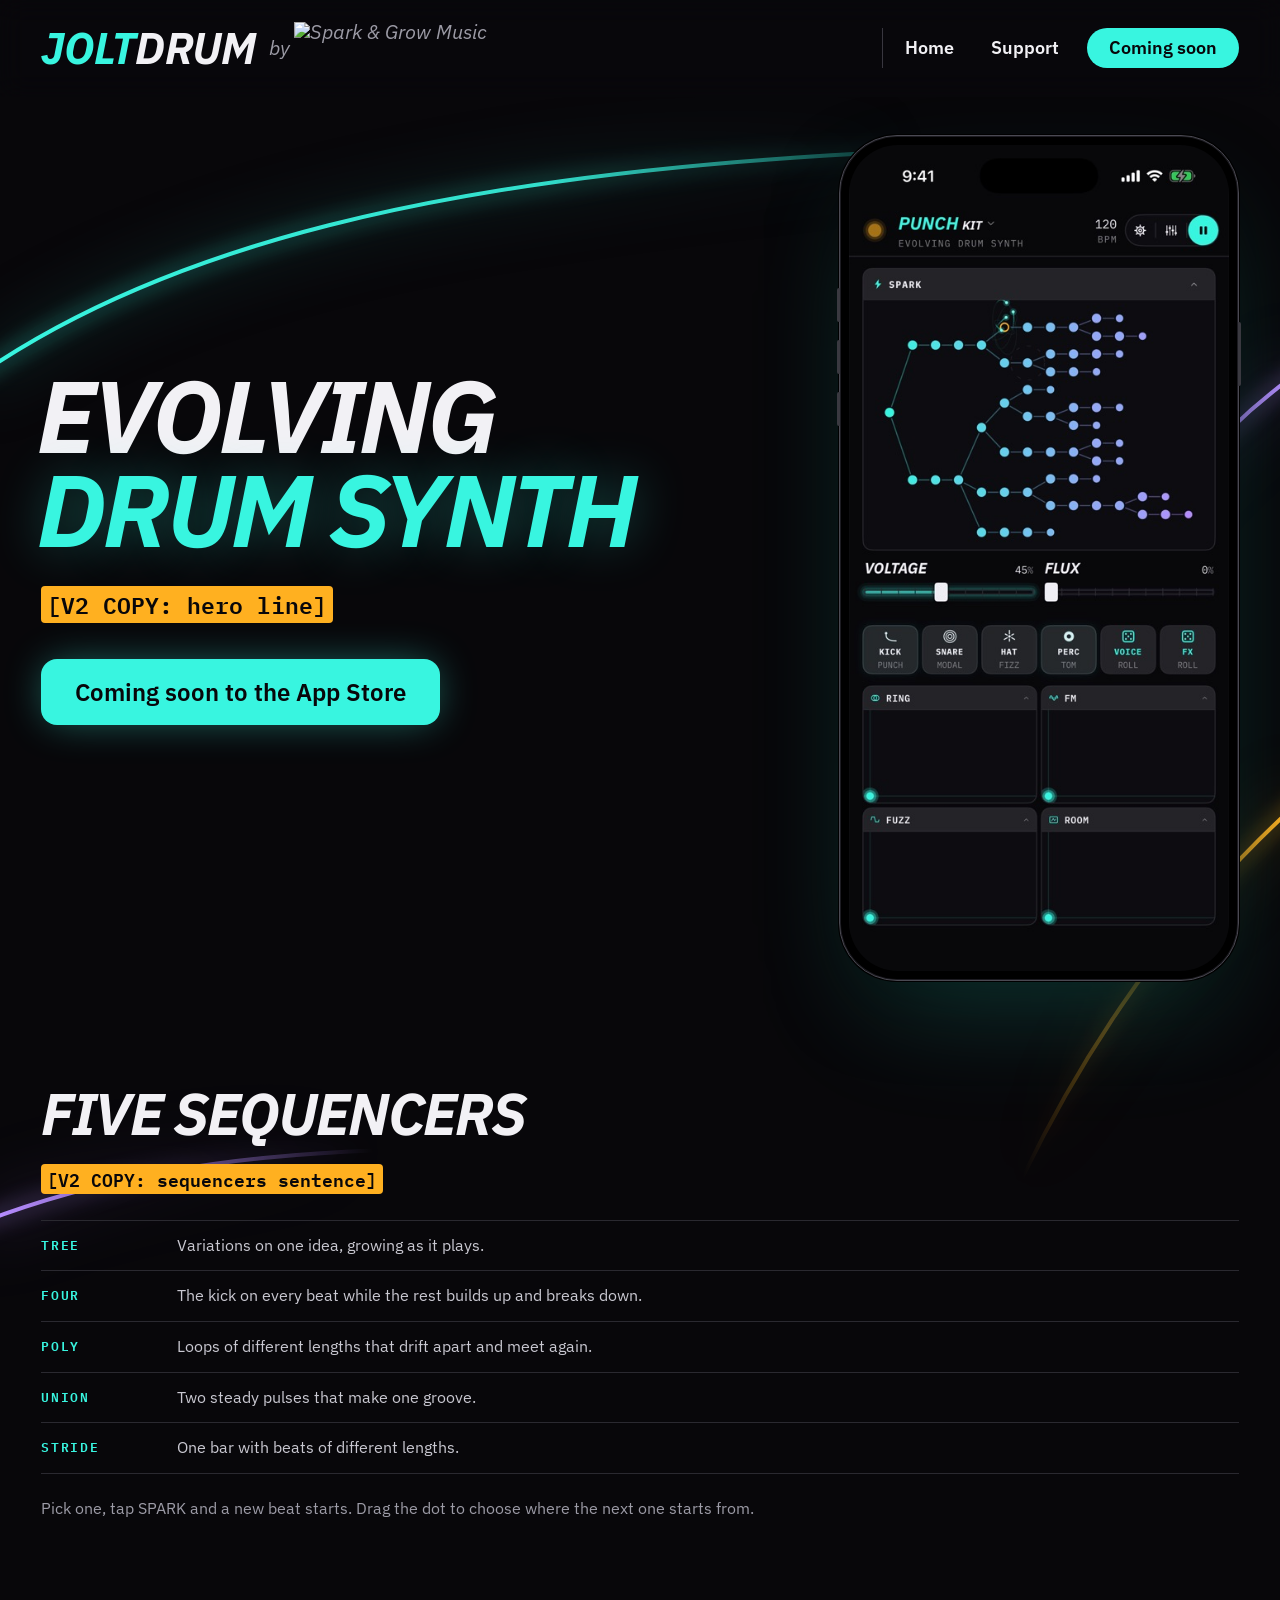
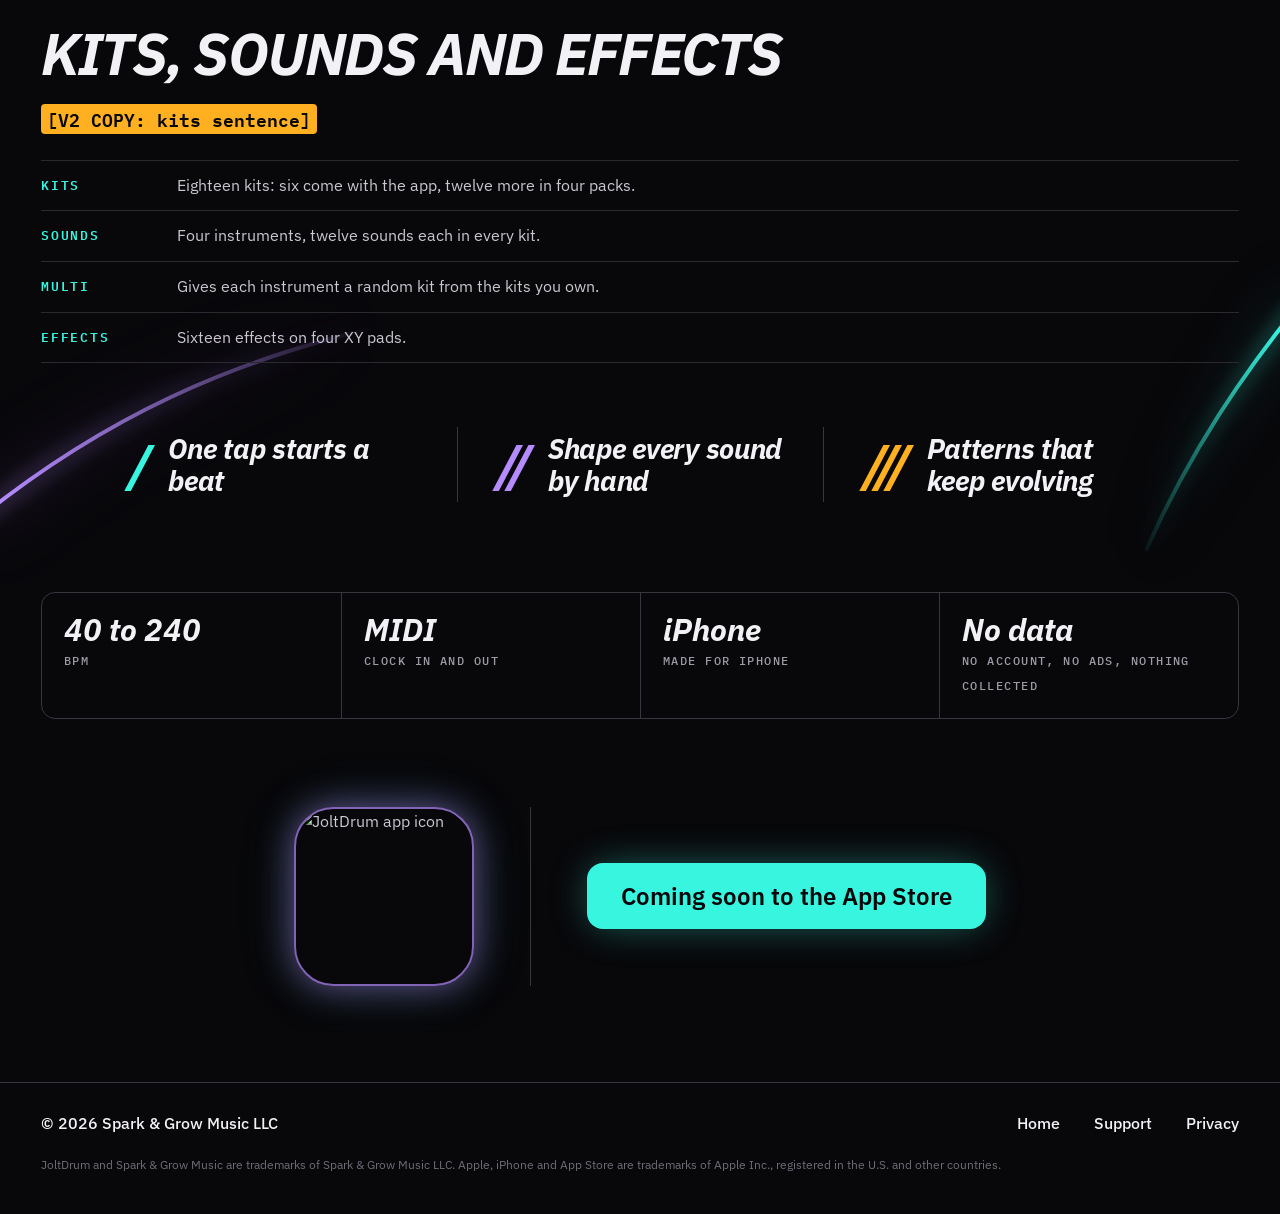
==== commit ef69490d: "JoltDrum page: five sequencers, kits and effects, details; one product image; support drops the tuto" ====
--- a/joltdrum/index.html
+++ b/joltdrum/index.html
@@ -63,7 +63,7 @@
 </section>
 
 <section class="wrap jdsec" aria-labelledby="h-seq">
-  <div class="jdsplit">
+  <div>
     <div class="txt rv">
       <h2 id="h-seq">Five sequencers</h2>
       <p class="jdlead" data-copy="seq-lead"><span class="v2">[V2 COPY: sequencers sentence]</span></p>
@@ -76,12 +76,11 @@
       </ul>
       <p class="jdnote">Pick one, tap SPARK and a new beat starts. Drag the dot to choose where the next one starts from.</p>
     </div>
-    <figure class="jdshot rv"><img src="/assets/shots/seed.jpg" width="686" height="900" loading="lazy" alt="Choosing a sequencer in JoltDrum"></figure>
   </div>
 </section>
 
 <section class="wrap jdsec" aria-labelledby="h-kit">
-  <div class="jdsplit rev">
+  <div>
     <div class="txt rv">
       <h2 id="h-kit">Kits, sounds and effects</h2>
       <p class="jdlead" data-copy="kit-lead"><span class="v2">[V2 COPY: kits sentence]</span></p>
@@ -92,15 +91,10 @@
         <li><b>Effects</b><span>Sixteen effects on four XY pads.</span></li>
       </ul>
     </div>
-    <div class="jdpair rv">
-      <figure class="jdshot"><img src="/assets/shots/kits.jpg" width="640" height="509" loading="lazy" alt="The kits in JoltDrum"></figure>
-      <figure class="jdshot"><img src="/assets/shots/effects.jpg" width="640" height="476" loading="lazy" alt="The effects in JoltDrum"></figure>
-    </div>
   </div>
 </section>
 
 <section class="wrap" aria-label="The sound">
-  <figure class="panel rv" style="margin-bottom:0"><img src="/assets/shots/instrument-panel.jpg" width="1320" height="1133" loading="lazy" alt="Shaping a drum sound in JoltDrum"></figure>
   <ul class="feats rv">
     <li><span class="s" aria-hidden="true">/</span><p>One tap starts a beat</p></li>
     <li><span class="s" aria-hidden="true">//</span><p>Shape every sound by hand</p></li>
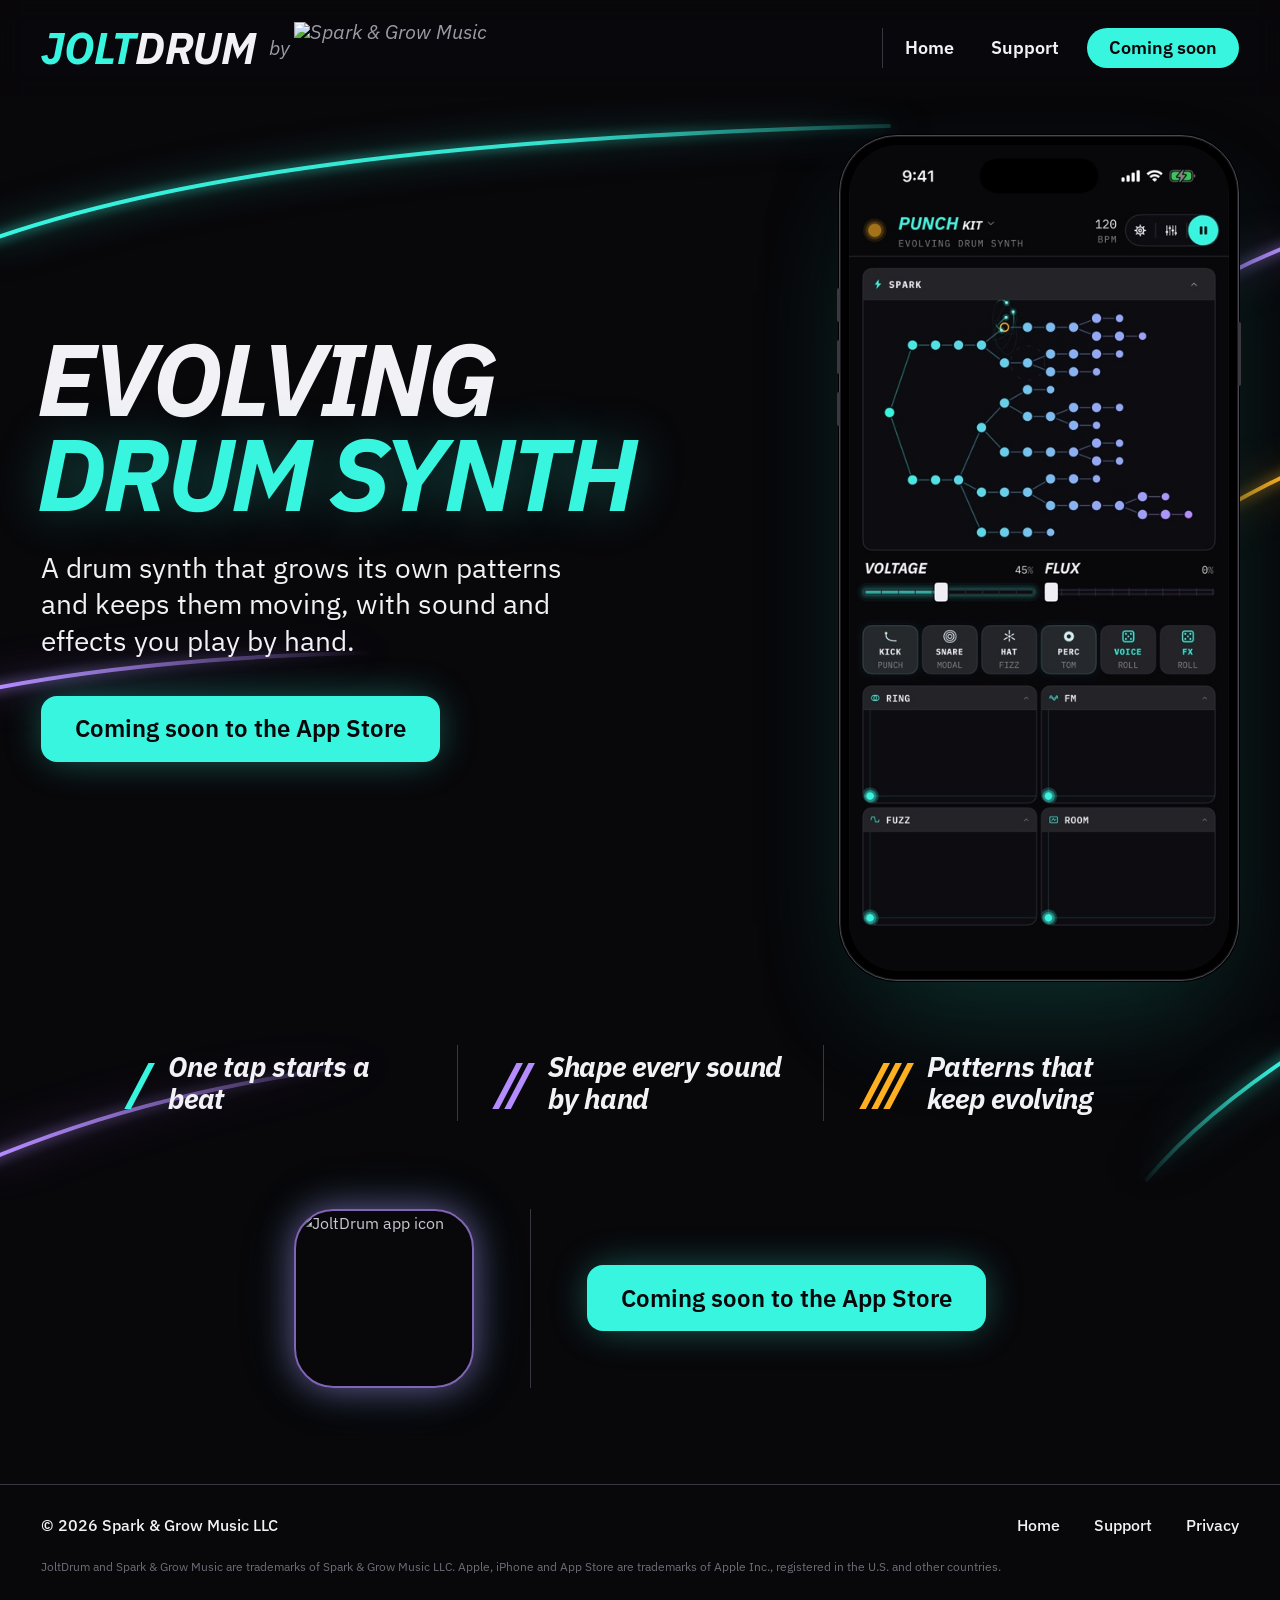
==== commit 583252f8: "JoltDrum page: remove the instrument panel image" ====
--- a/joltdrum/index.html
+++ b/joltdrum/index.html
@@ -4,7 +4,7 @@
 <meta charset="utf-8">
 <meta name="viewport" content="width=device-width, initial-scale=1, viewport-fit=cover">
 <title>JoltDrum · Evolving Drum Synth for iPhone</title>
-<meta name="description" content="JoltDrum is an evolving drum synth for iPhone with five sequencers, eighteen kits and sixteen effects. Coming soon to the App Store.">
+<meta name="description" content="JoltDrum is an evolving drum synth for iPhone. Coming soon to the App Store.">
 <meta name="robots" content="noai, noimageai">
 <link rel="canonical" href="https://sparkandgrowmusic.com/joltdrum/">
 <meta name="theme-color" content="#08070A">
@@ -54,7 +54,7 @@
 <section class="wrap jhero" aria-labelledby="h-hero">
   <div>
     <h1 id="h-hero"><span>Evolving</span><span class="k">Drum Synth</span></h1>
-    <p class="lead" data-copy="hero-lead"><span class="v2">[V2 COPY: hero line]</span></p>
+    <p class="lead">A drum synth that grows its own patterns and keeps them moving, with sound and effects you play by hand.</p>
     <p class="pill cyan">Coming soon to the App Store</p>
   </div>
   <figure class="phone" style="margin:0">
@@ -62,52 +62,11 @@
   </figure>
 </section>
 
-<section class="wrap jdsec" aria-labelledby="h-seq">
-  <div>
-    <div class="txt rv">
-      <h2 id="h-seq">Five sequencers</h2>
-      <p class="jdlead" data-copy="seq-lead"><span class="v2">[V2 COPY: sequencers sentence]</span></p>
-      <ul class="jdlist">
-        <li><b>TREE</b><span>Variations on one idea, growing as it plays.</span></li>
-        <li><b>FOUR</b><span>The kick on every beat while the rest builds up and breaks down.</span></li>
-        <li><b>POLY</b><span>Loops of different lengths that drift apart and meet again.</span></li>
-        <li><b>UNION</b><span>Two steady pulses that make one groove.</span></li>
-        <li><b>STRIDE</b><span>One bar with beats of different lengths.</span></li>
-      </ul>
-      <p class="jdnote">Pick one, tap SPARK and a new beat starts. Drag the dot to choose where the next one starts from.</p>
-    </div>
-  </div>
-</section>
-
-<section class="wrap jdsec" aria-labelledby="h-kit">
-  <div>
-    <div class="txt rv">
-      <h2 id="h-kit">Kits, sounds and effects</h2>
-      <p class="jdlead" data-copy="kit-lead"><span class="v2">[V2 COPY: kits sentence]</span></p>
-      <ul class="jdlist">
-        <li><b>Kits</b><span>Eighteen kits: six come with the app, twelve more in four packs.</span></li>
-        <li><b>Sounds</b><span>Four instruments, twelve sounds each in every kit.</span></li>
-        <li><b>MULTI</b><span>Gives each instrument a random kit from the kits you own.</span></li>
-        <li><b>Effects</b><span>Sixteen effects on four XY pads.</span></li>
-      </ul>
-    </div>
-  </div>
-</section>
-
 <section class="wrap" aria-label="The sound">
   <ul class="feats rv">
     <li><span class="s" aria-hidden="true">/</span><p>One tap starts a beat</p></li>
     <li><span class="s" aria-hidden="true">//</span><p>Shape every sound by hand</p></li>
     <li><span class="s" aria-hidden="true">///</span><p>Patterns that keep evolving</p></li>
-  </ul>
-</section>
-
-<section class="wrap jdfacts rv" aria-label="Details">
-  <ul>
-    <li><b>40 to 240</b><span>BPM</span></li>
-    <li><b>MIDI</b><span>Clock in and out</span></li>
-    <li><b>iPhone</b><span>Made for iPhone</span></li>
-    <li><b>No data</b><span>No account, no ads, nothing collected</span></li>
   </ul>
 </section>
 
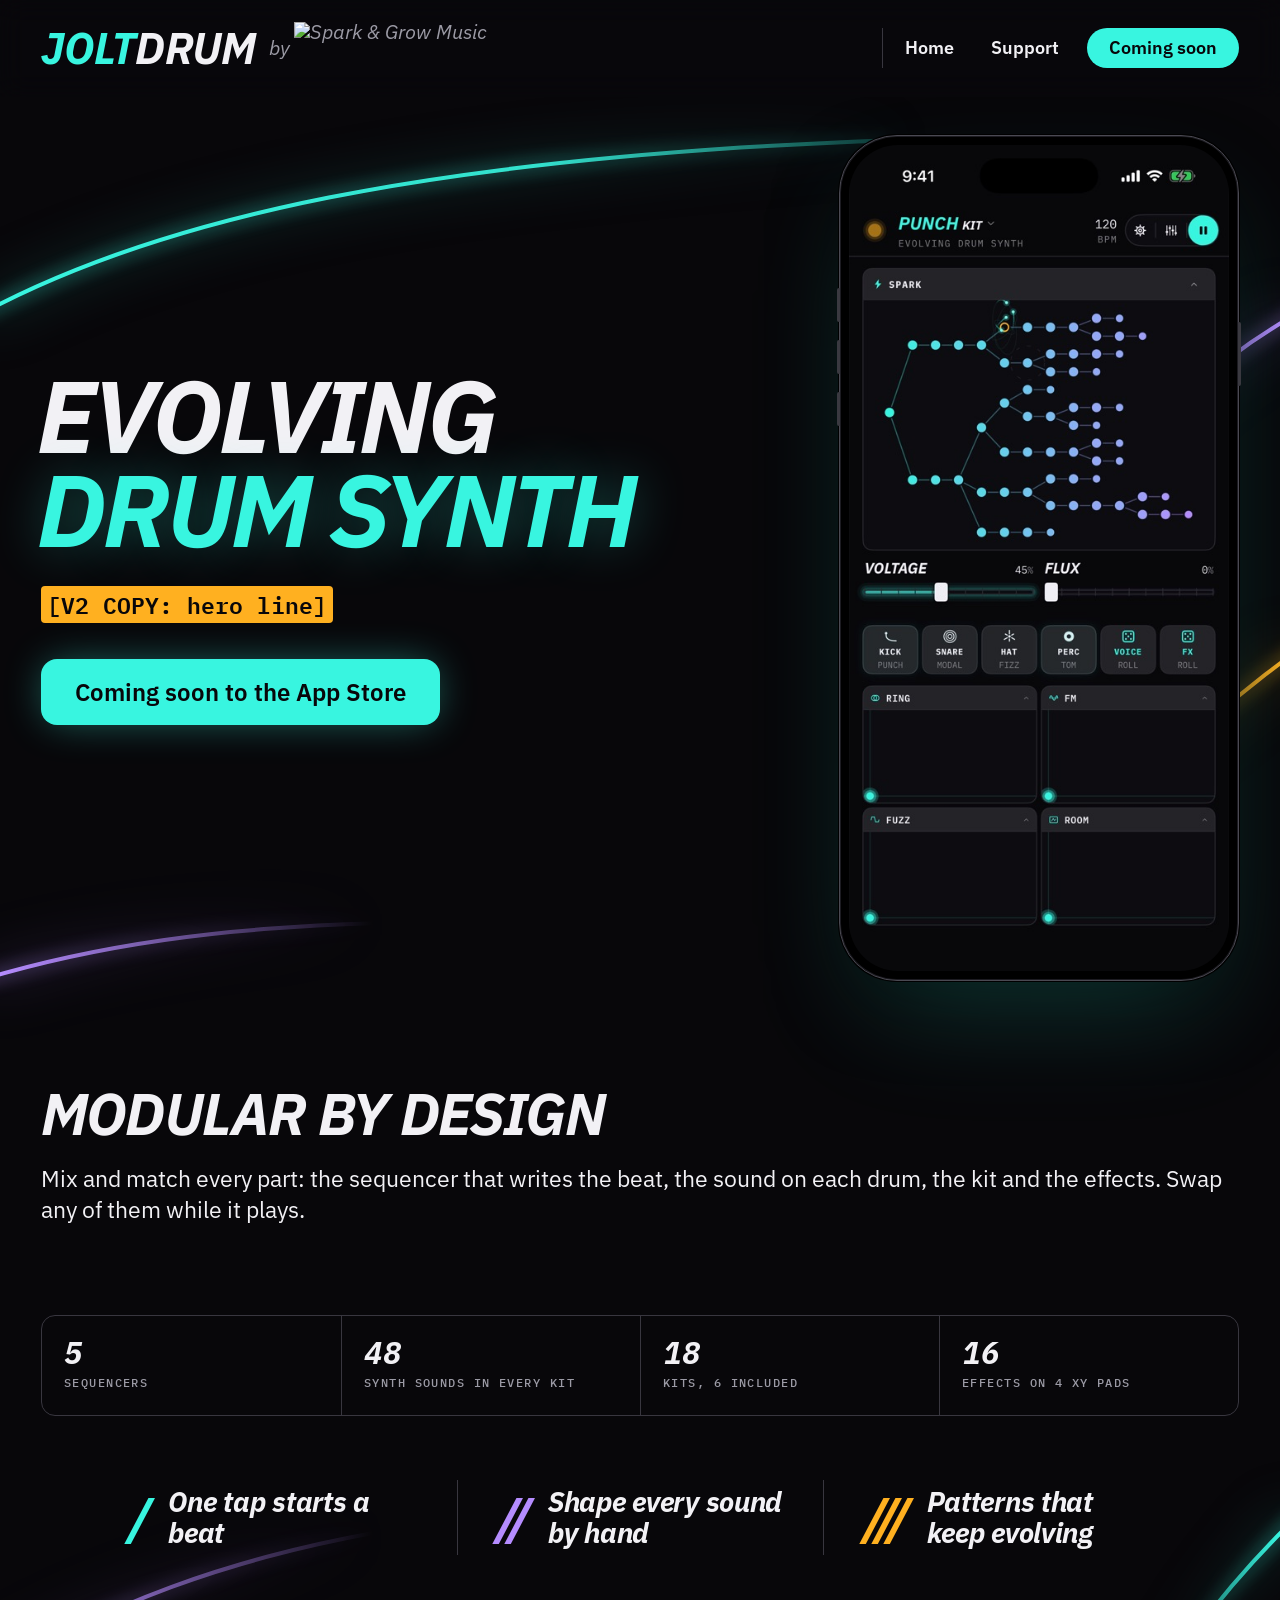
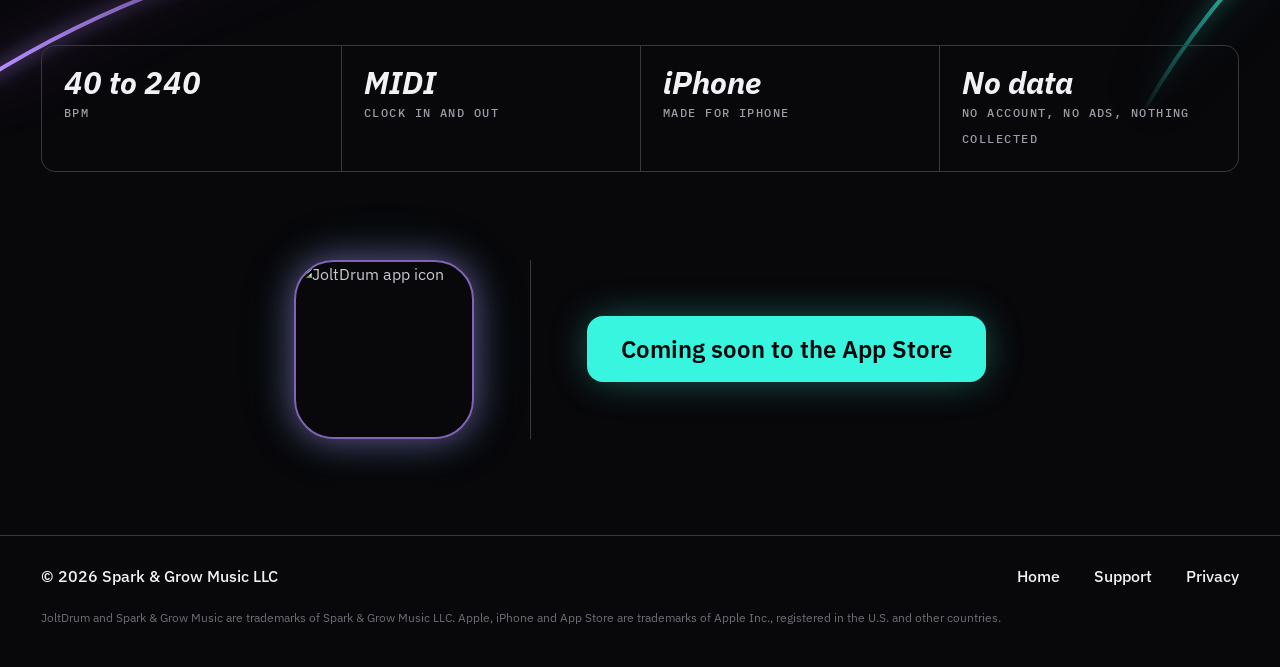
==== commit bf0a6ce4: "JoltDrum page: one modular section with counts instead of named lists" ====
--- a/joltdrum/index.html
+++ b/joltdrum/index.html
@@ -4,7 +4,7 @@
 <meta charset="utf-8">
 <meta name="viewport" content="width=device-width, initial-scale=1, viewport-fit=cover">
 <title>JoltDrum · Evolving Drum Synth for iPhone</title>
-<meta name="description" content="JoltDrum is an evolving drum synth for iPhone. Coming soon to the App Store.">
+<meta name="description" content="JoltDrum is an evolving drum synth for iPhone with five sequencers, eighteen kits and sixteen effects. Coming soon to the App Store.">
 <meta name="robots" content="noai, noimageai">
 <link rel="canonical" href="https://sparkandgrowmusic.com/joltdrum/">
 <meta name="theme-color" content="#08070A">
@@ -54,7 +54,7 @@
 <section class="wrap jhero" aria-labelledby="h-hero">
   <div>
     <h1 id="h-hero"><span>Evolving</span><span class="k">Drum Synth</span></h1>
-    <p class="lead">A drum synth that grows its own patterns and keeps them moving, with sound and effects you play by hand.</p>
+    <p class="lead" data-copy="hero-lead"><span class="v2">[V2 COPY: hero line]</span></p>
     <p class="pill cyan">Coming soon to the App Store</p>
   </div>
   <figure class="phone" style="margin:0">
@@ -62,11 +62,38 @@
   </figure>
 </section>
 
+<section class="wrap jdsec" aria-labelledby="h-mod">
+  <div>
+    <div class="txt rv">
+      <h2 id="h-mod">Modular by design</h2>
+      <p class="jdlead">Mix and match every part: the sequencer that writes the beat, the sound on each drum, the kit and the effects. Swap any of them while it plays.</p>
+    </div>
+  </div>
+</section>
+
+<section class="wrap jdfacts rv" aria-label="What's inside">
+  <ul>
+    <li><b>5</b><span>Sequencers</span></li>
+    <li><b>48</b><span>Synth sounds in every kit</span></li>
+    <li><b>18</b><span>Kits, 6 included</span></li>
+    <li><b>16</b><span>Effects on 4 XY pads</span></li>
+  </ul>
+</section>
+
 <section class="wrap" aria-label="The sound">
   <ul class="feats rv">
     <li><span class="s" aria-hidden="true">/</span><p>One tap starts a beat</p></li>
     <li><span class="s" aria-hidden="true">//</span><p>Shape every sound by hand</p></li>
     <li><span class="s" aria-hidden="true">///</span><p>Patterns that keep evolving</p></li>
+  </ul>
+</section>
+
+<section class="wrap jdfacts rv" aria-label="Details">
+  <ul>
+    <li><b>40 to 240</b><span>BPM</span></li>
+    <li><b>MIDI</b><span>Clock in and out</span></li>
+    <li><b>iPhone</b><span>Made for iPhone</span></li>
+    <li><b>No data</b><span>No account, no ads, nothing collected</span></li>
   </ul>
 </section>
 
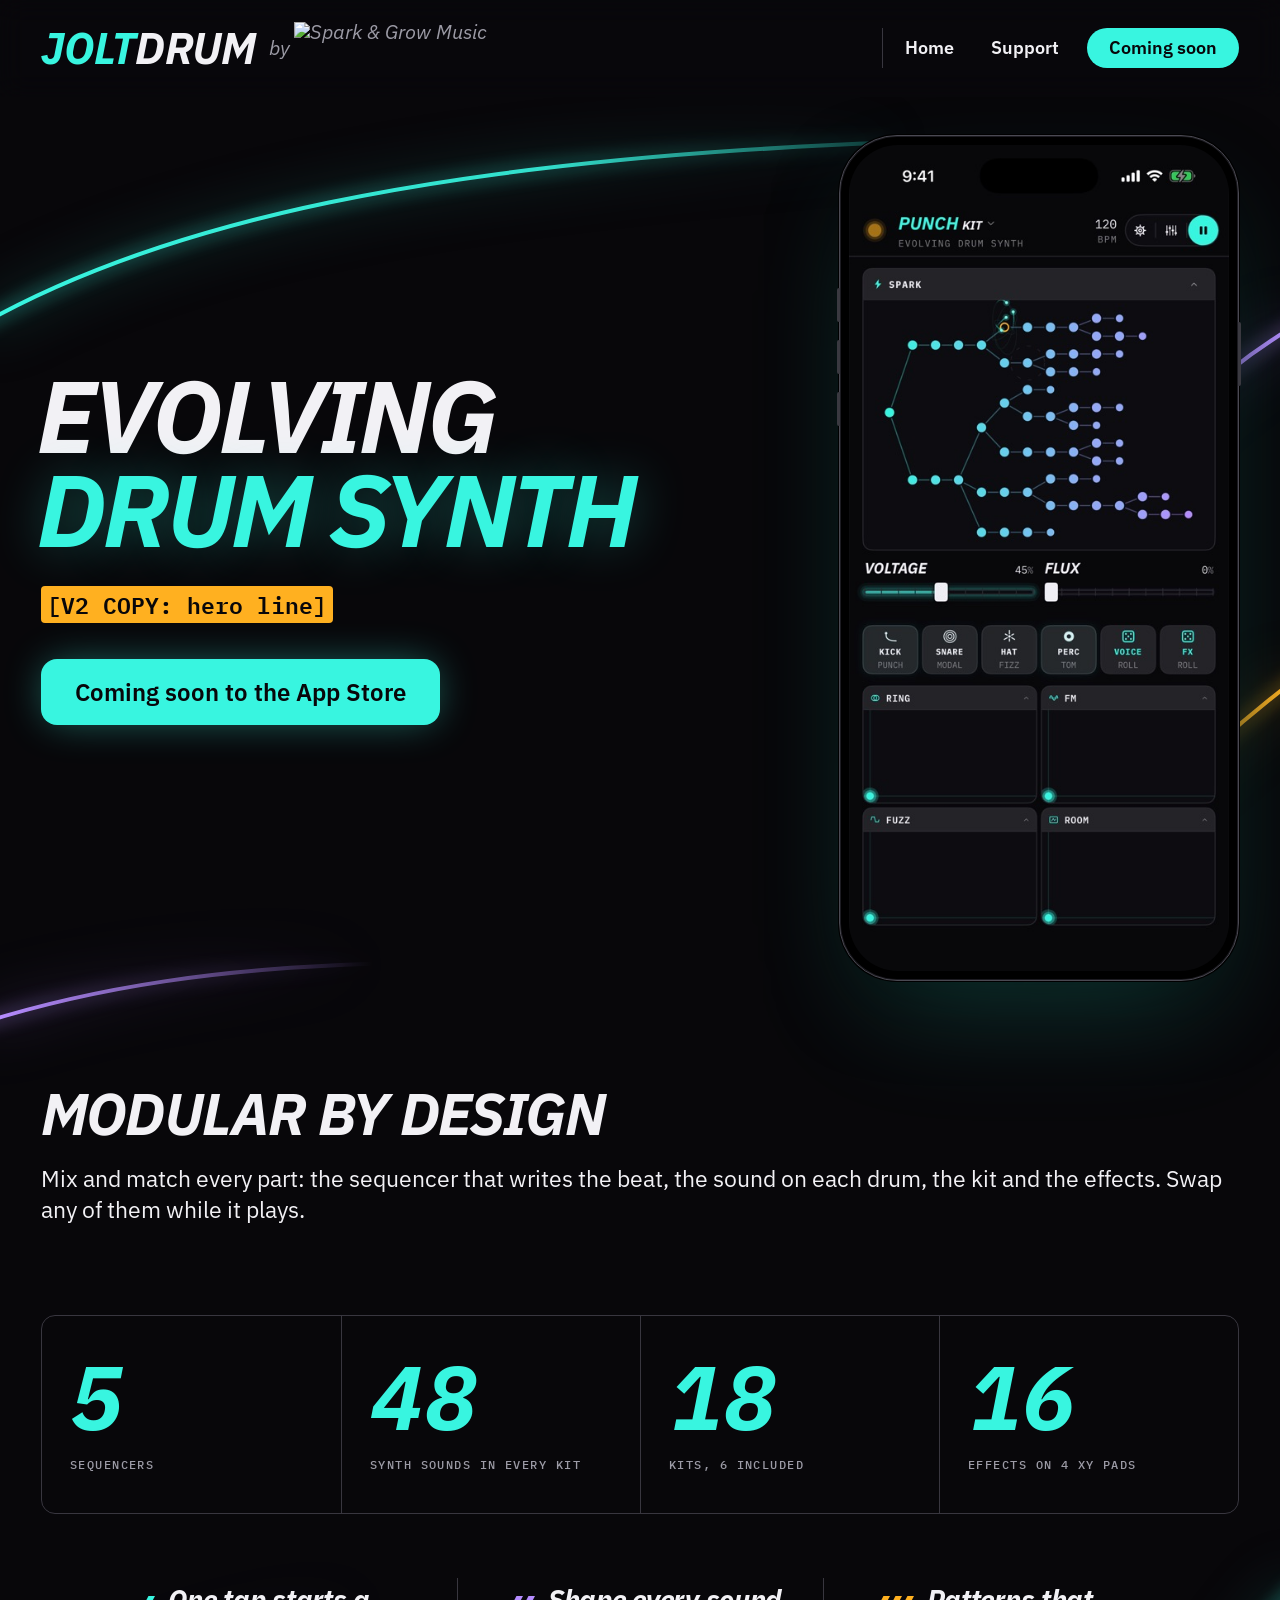
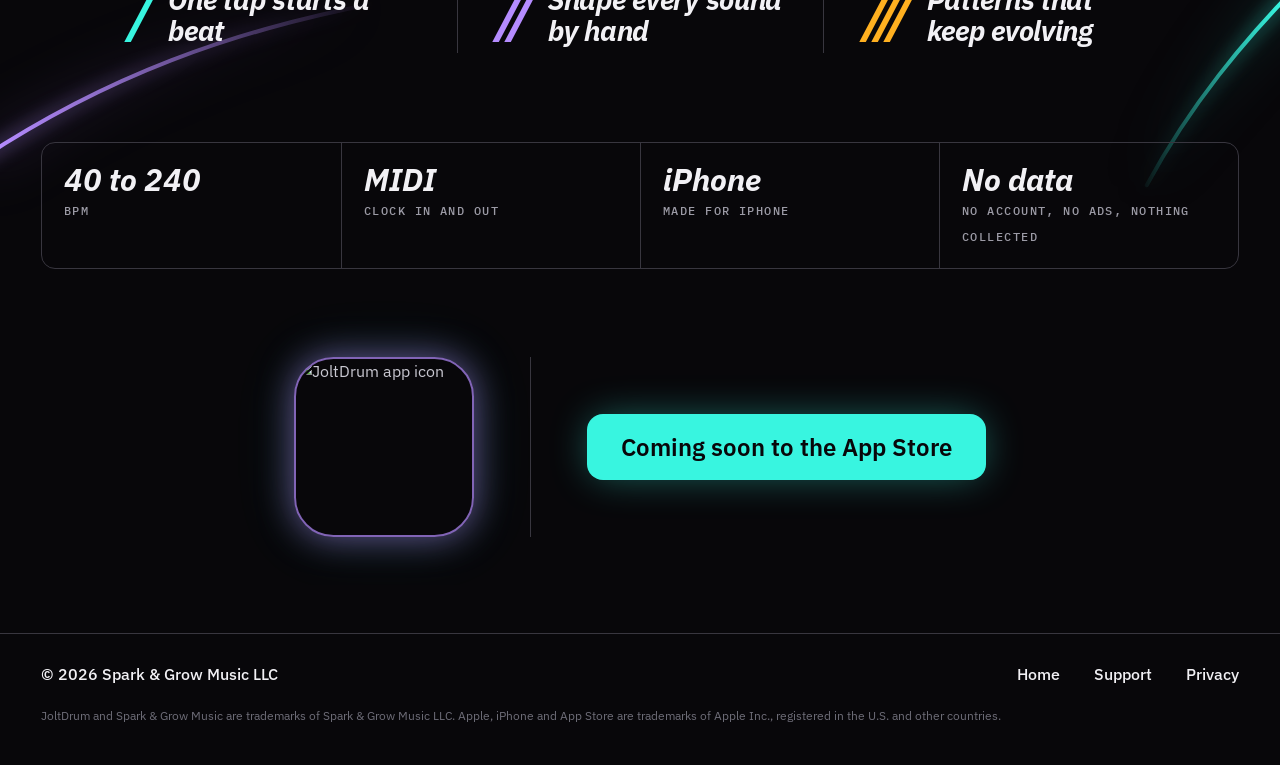
==== commit 8581e967: "JoltDrum page: large counts in the modular section" ====
--- a/joltdrum/index.html
+++ b/joltdrum/index.html
@@ -71,7 +71,7 @@
   </div>
 </section>
 
-<section class="wrap jdfacts rv" aria-label="What's inside">
+<section class="wrap jdfacts jdhero rv" aria-label="What's inside">
   <ul>
     <li><b>5</b><span>Sequencers</span></li>
     <li><b>48</b><span>Synth sounds in every kit</span></li>
--- a/assets/site.css
+++ b/assets/site.css
@@ -1 +1,2 @@
 @import url('https://fonts.googleapis.com/css2?family=IBM+Plex+Mono:wght@400;500;600&family=IBM+Plex+Sans:ital,wght@0,400;0,500;0,600;0,700;1,400;1,700&display=swap');:root{color-scheme:dark;--ground:#08070A;--panel:#141318;--card:#0E0D12;--key:#1B1A20;--line:#2A2930;--line2:#38363F;--kit:#38F5E0;--flux:#B58CFF;--path:#FFB020;--text:#F2F1F5;--body:#C9C8D1;--dim:#9C9BA6;--faint:#6E6D78;--sans:"IBM Plex Sans",-apple-system,system-ui,"Segoe UI",Roboto,"Helvetica Neue",Arial,sans-serif;--display:var(--sans);--mono:"IBM Plex Mono",ui-monospace,Menlo,Consolas,"Liberation Mono",monospace;--wrap:1400px;--gut:clamp(16px,3.2vw,46px);--r:14px}:root:not([data-theme="light"]),:root[data-theme="dark"]{color-scheme:dark}@media (prefers-color-scheme:dark){:root:not([data-theme="light"]){color-scheme:dark}}*,*::before,*::after{box-sizing:border-box}html{-webkit-text-size-adjust:100%;text-size-adjust:100%;scroll-behavior:smooth}@media (prefers-reduced-motion:reduce){html{scroll-behavior:auto}}body{margin:0;background:var(--ground);color:var(--body);font:16px/1.6 var(--sans);-webkit-font-smoothing:antialiased;-moz-osx-font-smoothing:grayscale;overflow-x:hidden;overflow-x:clip}img,svg,canvas{display:block;max-width:100%}a{color:var(--kit);text-decoration:none}a:hover{text-decoration:underline;text-underline-offset:3px;text-decoration-thickness:1px}p{margin:0 0 1em}b,strong{color:var(--text);font-weight:600}h1,h2,h3{margin:0;color:var(--text)}:focus{outline:none}:focus-visible{outline:2px solid var(--kit);outline-offset:3px;border-radius:6px}::selection{background:var(--kit);color:var(--ground)}.skip{position:absolute;left:12px;top:-60px;z-index:100;background:var(--kit);color:var(--ground);font:700 12px/1 var(--mono);letter-spacing:.12em;text-transform:uppercase;padding:12px 14px;border-radius:8px}.skip:focus{top:12px;text-decoration:none}.wrap{max-width:var(--wrap);margin:0 auto;padding:0 var(--gut)}.eyebrow,.cap{font-family:var(--mono);text-transform:uppercase}.eyebrow{font-size:11px;letter-spacing:.24em;color:var(--dim);font-weight:500}.eyebrow b{color:var(--kit);font-weight:600}.lead{font-size:clamp(17px,1.6vw,20px);line-height:1.55;color:var(--body);max-width:34em}.k{color:var(--kit)}.top{position:sticky;top:0;z-index:50;background:rgba(8,7,10,0);-webkit-backdrop-filter:saturate(140%) blur(14px);backdrop-filter:saturate(140%) blur(14px);border-bottom:1px solid transparent;transition:border-color .2s}.top.scrolled{border-bottom-color:var(--line);background:rgba(8,7,10,.8)}.top{transition:border-color .2s,background-color .2s}.top .wrap{display:flex;align-items:center;justify-content:space-between;gap:16px;height:96px}.word{display:inline-flex;align-items:baseline;font-family:var(--display);font-style:italic;font-weight:900;letter-spacing:-.02em;line-height:1;white-space:nowrap;text-transform:uppercase}.word .jolt{color:var(--kit)}.word .drum{color:var(--text)}.nav{display:flex;align-items:center;gap:clamp(4px,1.6vw,22px)}.nav a{font:600 18px/1 var(--sans);color:var(--text);padding:10px 8px;border-radius:10px;white-space:nowrap}.nav a:hover{text-decoration:none;color:var(--kit)}.nav a[aria-current="page"]{color:var(--kit)}.nav .soon{background:var(--kit);color:var(--ground);padding:11px 22px;border-radius:999px}.nav .soon:hover{color:var(--ground);filter:brightness(1.08)}.sg{display:inline-flex;align-items:center;flex:0 0 auto}.sg img{height:74px;width:auto}.jdtop .brand{display:flex;align-items:center;gap:14px;min-width:0;color:var(--text)}.jdtop .brand:hover{text-decoration:none}.jdtop .word{font-size:44px}.jdtop .by{display:flex;align-items:center;gap:4px;font:italic 400 20px/1 var(--sans);color:var(--dim)}.jdtop .by:hover{text-decoration:none}.jdtop .by img{height:52px;width:auto}.jdtop .rule{width:1px;height:40px;background:var(--line2);margin:0 6px}.jdtop .right{display:flex;align-items:center;gap:8px}@media (max-width:1000px){.jdtop .rule,.jdtop .nav .hide-s{display:none}.jdtop .word{font-size:34px}.jdtop .by img{height:42px}}@media (max-width:560px){.jdtop .word{font-size:24px}.jdtop .brand{gap:6px}.jdtop .by{font-size:14px;gap:0}.jdtop .by img{height:26px;width:26px}.jdtop .nav .hide-m{display:none}.nav a{font-size:16px;padding:10px 6px}.nav .soon{padding:10px 14px;font-size:14px}.sg img{height:44px}.top .wrap{height:68px}}@media (max-width:360px){.jdtop .by{display:none}}.btns{display:flex;flex-wrap:wrap;gap:12px;align-items:center}.btn{display:inline-flex;align-items:center;gap:10px;height:50px;padding:0 20px;border-radius:12px;font-family:var(--mono);font-size:12px;font-weight:700;letter-spacing:.16em;text-transform:uppercase;border:1px solid var(--line2);background:var(--key);color:var(--text);cursor:pointer;white-space:nowrap}.btn:hover{text-decoration:none;border-color:var(--dim)}.btn.primary{background:var(--kit);border-color:var(--kit);color:var(--ground)}.btn.primary:hover{filter:brightness(1.07)}.pill{display:inline-flex;align-items:center;justify-content:center;min-height:clamp(54px,5.4vw,72px);padding:12px clamp(28px,3vw,46px);border-radius:18px;background:var(--text);color:var(--ground);font:600 clamp(19px,1.9vw,26px)/1.2 var(--sans);text-align:center}.pill:hover{text-decoration:none;background:#fff}.pill.cyan{background:var(--kit);color:var(--ground);border-radius:16px;font-size:clamp(18px,2vw,24px);min-height:66px;padding:14px 34px;box-shadow:0 0 40px -6px rgba(56,245,224,.45)}.phone{position:relative;padding:9px;border-radius:58px;background:#000;border:1px solid #4a4952;box-shadow:0 0 0 1px #000,inset 0 0 0 1px #1c1b21,0 50px 120px -30px rgba(56,245,224,.22),0 30px 80px -20px rgba(0,0,0,.9)}.phone img{border-radius:49px;width:100%;height:auto;background:var(--panel)}.phone::before{content:"";position:absolute;right:-3px;top:22%;width:3px;height:64px;border-radius:0 2px 2px 0;background:#3a3940}.phone::after{content:"";position:absolute;left:-3px;top:18%;width:3px;height:34px;border-radius:2px 0 0 2px;background:#3a3940;box-shadow:0 52px 0 #3a3940,0 104px 0 #3a3940}@media (max-width:520px){.phone{border-radius:46px;padding:7px}.phone img{border-radius:39px}}section{position:relative}.foot{margin-top:clamp(72px,9vw,120px);border-top:1px solid var(--line);padding:28px 0 40px}.foot .wrap{display:flex;flex-wrap:wrap;gap:14px 28px;align-items:center;justify-content:space-between}.foot .c{margin:0;font:400 15px/1.5 var(--mono);color:var(--body)}.foot nav{display:flex;flex-wrap:wrap;gap:6px 34px}.foot nav a{font:400 15px/1.5 var(--mono);color:var(--body)}.foot nav a:hover{color:var(--kit)}.foot .tm{flex-basis:100%;margin:6px 0 0;font-size:12px;line-height:1.6;color:var(--faint)}.jd .foot{border-top-color:var(--line2);margin-top:clamp(24px,4vw,48px)}.jd .foot .c,.jd .foot nav a{font:500 16px/1.5 var(--sans);color:var(--text)}.home-top{position:relative;isolation:isolate;background:linear-gradient(180deg,rgba(8,7,10,0) 60%,var(--ground)) left top/1500px 1000px no-repeat,linear-gradient(90deg,rgba(8,7,10,0) 80%,var(--ground)) left top/1500px 1000px no-repeat,url(/assets/home/backdrop.jpg) left top/1500px 1000px no-repeat,var(--ground);margin-top:-96px;padding-top:96px}.hhero{display:grid;grid-template-columns:minmax(0,1fr) minmax(0,1.68fr);padding-top:clamp(40px,6vw,72px);padding-bottom:clamp(40px,5vw,64px)}.hhero .txt{grid-column:2}.hhero .eyebrow{font-size:clamp(13px,1.3vw,19px);letter-spacing:.2em;color:var(--text);margin:0 0 24px}.hhero h1{font:600 clamp(40px,5.4vw,78px)/1.06 var(--sans);letter-spacing:-.02em;margin:0 0 20px}.hhero .sub{font-size:clamp(18px,2.1vw,31px);line-height:1.3;color:var(--text);margin:0 0 34px}@media (max-width:860px){.home-top{margin-top:-68px;padding-top:68px;background:linear-gradient(180deg,rgba(8,7,10,0) 55%,var(--ground)) left top/100% 560px no-repeat,url(/assets/home/backdrop-s.jpg) 0 0/auto 560px no-repeat,var(--ground)}.hhero{grid-template-columns:minmax(0,1fr);padding-top:clamp(120px,36vw,200px)}.hhero .txt{grid-column:1}}.jdcard{display:grid;grid-template-columns:minmax(0,1.1fr) minmax(0,.9fr);height:clamp(420px,47vw,680px);overflow:hidden;border:1px solid var(--line2);border-radius:22px;background:rgba(14,13,18,.92)}.jdcard .txt{align-self:center;padding:clamp(28px,5vw,72px)}.jdcard .word{font-size:clamp(54px,8.6vw,124px);letter-spacing:-.035em;display:block;margin-bottom:22px}.jdcard .soon{font-size:clamp(19px,2.3vw,33px);color:var(--body);margin:0 0 40px}.jdcard .vis{position:relative}.jdcard .phone{position:absolute;left:50%;top:28px;width:min(84%,450px);transform:translateX(-46%)}@media (max-width:860px){.jdcard{grid-template-columns:minmax(0,1fr);height:auto}.jdcard .vis{height:clamp(300px,82vw,460px);overflow:hidden}.jdcard .phone{width:min(76%,320px)}}.make{padding-top:clamp(64px,8vw,96px)}.make h2{font:600 clamp(36px,5vw,72px)/1.08 var(--sans);letter-spacing:-.02em;margin:0 0 clamp(28px,3.4vw,44px)}.make .two{display:grid;grid-template-columns:repeat(2,minmax(0,1fr));gap:clamp(14px,2.2vw,28px)}.make .c{border:1px solid var(--line2);border-radius:22px;background:var(--card);padding:clamp(26px,3.4vw,48px);min-height:clamp(180px,19.5vw,280px)}.make .c p{margin:0;font:600 clamp(22px,2.8vw,40px)/1.2 var(--sans);color:var(--text);letter-spacing:-.01em;max-width:16em}@media (max-width:760px){.make .two{grid-template-columns:minmax(0,1fr)}.make .c{min-height:0}}.jd{background:var(--ground)}.jd .sky{position:absolute;left:0;top:0;width:100%;height:100%;z-index:-1;pointer-events:none;overflow:visible}.jd .sky path{fill:none;stroke-width:4;stroke-linecap:round;vector-effect:non-scaling-stroke}.jd .sky .t{filter:drop-shadow(0 0 10px rgba(56,245,224,.9)) drop-shadow(0 0 30px rgba(56,245,224,.5))}.jd .sky .v{filter:drop-shadow(0 0 10px rgba(181,140,255,.9)) drop-shadow(0 0 30px rgba(181,140,255,.5))}.jd .sky .a{filter:drop-shadow(0 0 10px rgba(255,176,32,.9)) drop-shadow(0 0 30px rgba(255,176,32,.5))}@media (max-width:760px){.jd .sky{display:none}.jdmain{background:radial-gradient(90% 40% at 100% 0%,rgba(56,245,224,.10),transparent 70%),radial-gradient(90% 30% at 0% 60%,rgba(181,140,255,.10),transparent 70%)}}.jdmain{position:relative;isolation:isolate;overflow:hidden;overflow:clip;padding-bottom:48px}.jhero{display:grid;grid-template-columns:minmax(0,1.3fr) minmax(0,.7fr);gap:clamp(24px,4vw,56px);align-items:center;padding-top:clamp(24px,3vw,40px)}.jhero h1{font-family:var(--display);font-style:italic;font-weight:900;text-transform:uppercase;letter-spacing:-.035em;line-height:.92;font-size:clamp(46px,8vw,118px);margin:0 0 30px -.04em}.jhero h1 span{display:block;white-space:nowrap}.jhero h1 .k{color:var(--kit);text-shadow:0 0 50px rgba(56,245,224,.3)}.jhero .lead{font-size:clamp(19px,2.2vw,32px);line-height:1.3;color:var(--text);max-width:20em;margin:0 0 36px}.jhero .phone{width:min(100%,400px);justify-self:end}@media (max-width:860px){.jhero{grid-template-columns:minmax(0,1fr)}.jhero .phone{justify-self:center;width:min(80%,340px)}}.panel{max-width:1000px;margin:clamp(40px,5vw,64px) auto 0;border:1px solid #5a4b86;border-radius:26px;overflow:hidden;background:#0d0c11;box-shadow:0 0 0 1px rgba(181,140,255,.15),0 30px 90px -20px rgba(181,140,255,.35)}.panel img{width:100%;height:auto}.feats{display:grid;grid-template-columns:repeat(3,minmax(0,1fr));margin:clamp(44px,5vw,64px) auto 0;max-width:1100px}.feats li{display:flex;align-items:center;gap:18px;padding:6px clamp(16px,3vw,40px);border-left:1px solid var(--line2)}.feats li:first-child{border-left:0}.feats .s{font:italic 900 clamp(34px,4vw,52px)/1 var(--display);letter-spacing:-.04em;flex:0 0 auto}.feats li:nth-child(1) .s{color:var(--kit)}.feats li:nth-child(2) .s{color:var(--flux)}.feats li:nth-child(3) .s{color:var(--path)}.feats p{margin:0;font:italic 900 clamp(20px,2.2vw,30px)/1.12 var(--display);color:var(--text);letter-spacing:-.01em}.feats{list-style:none;padding:0}@media (max-width:760px){.feats{grid-template-columns:minmax(0,1fr);gap:18px}.feats li{border-left:0;padding:0}}.get{display:flex;align-items:center;justify-content:center;gap:clamp(24px,5vw,56px);margin-top:clamp(56px,7vw,88px)}.get .icon{width:clamp(130px,14vw,190px);height:auto;border-radius:22%;border:2px solid rgba(181,140,255,.7);box-shadow:0 0 34px rgba(181,140,255,.5),0 0 60px rgba(56,245,224,.15)}.get .rule{width:1px;align-self:stretch;background:var(--line2)}@media (max-width:640px){.get{flex-direction:column}.get .rule{display:none}}.jdmain>.wrap,.jdmain>section{position:relative}.js .rv{opacity:0;transform:translateY(18px);transition:opacity .7s ease,transform .7s cubic-bezier(.2,.7,.2,1)}.js .rv.in{opacity:1;transform:none}@media (prefers-reduced-motion:reduce){.js .rv{opacity:1;transform:none;transition:none}}.doc{max-width:820px;margin:0 auto;padding:clamp(40px,7vw,90px) var(--gut) 0}.doc h1{font-family:var(--display);font-style:italic;font-weight:900;text-transform:uppercase;letter-spacing:-.035em;line-height:.9;font-size:clamp(48px,8vw,92px);margin:16px 0 18px}.doc .meta{display:flex;flex-wrap:wrap;gap:8px;margin:0 0 34px}.doc .meta span{font-family:var(--mono);font-size:10.5px;letter-spacing:.16em;text-transform:uppercase;color:var(--dim);border:1px solid var(--line2);border-radius:7px;padding:7px 10px}.doc .meta span b{color:var(--text);font-weight:600}.doc .short{background:var(--panel);border:1px solid var(--line);border-left:3px solid var(--kit);border-radius:12px;padding:18px 20px;margin:0 0 40px;font-size:17px;color:var(--text)}.doc .short p:last-child{margin:0}.doc h2{font-family:var(--mono);font-size:12px;font-weight:600;letter-spacing:.2em;text-transform:uppercase;color:var(--kit);margin:40px 0 12px;display:flex;align-items:center;gap:12px}.doc h2::after{content:"";flex:1;height:1px;background:var(--line)}.doc p,.doc li{font-size:16px;color:var(--body)}.doc ul{padding-left:1.2em;margin:0 0 1em}.doc li{margin:0 0 .4em}.contact{display:grid;grid-template-columns:minmax(0,1fr) auto;gap:18px;align-items:center;background:var(--panel);border:1px solid var(--line);border-radius:var(--r);padding:22px 24px;margin:0 0 10px}.contact .addr{font-family:var(--mono);font-size:clamp(14px,2.2vw,18px);color:var(--text);letter-spacing:.02em;word-break:break-all}.contact .lbl{font-family:var(--mono);font-size:10.5px;letter-spacing:.18em;color:var(--dim);text-transform:uppercase;margin-bottom:6px}@media (max-width:560px){.contact{grid-template-columns:minmax(0,1fr)}}.faq{border-top:1px solid var(--line)}.faq .q{border-bottom:1px solid var(--line)}.faq h3{margin:0;padding:18px 2px 8px;font:600 17px/1.4 var(--sans);color:var(--text)}.faq .a{padding:0 2px 18px;max-width:44em}.faq .a p:last-child{margin:0}.lost{position:relative;min-height:calc(100vh - 96px);display:flex;align-items:center;overflow:hidden;isolation:isolate;background:var(--ground)}.lost .wrap{width:100%}video.tree{display:block;object-fit:cover;mix-blend-mode:screen;pointer-events:none}.lost .tree{position:absolute;top:0;left:50%;width:50%;height:100%;z-index:-1;opacity:.8;-webkit-mask-image:linear-gradient(90deg,transparent,#000 40%);mask-image:linear-gradient(90deg,transparent,#000 40%)}@media (max-width:760px){.lost .tree{left:0;width:100%;top:auto;bottom:0;height:40%;opacity:.5}.lost{align-items:flex-start;padding-top:40px}}.lost .big{font-family:var(--display);font-style:italic;font-weight:900;letter-spacing:-.05em;line-height:.8;font-size:clamp(120px,24vw,300px);color:var(--text);margin:18px 0 22px -.04em}.lost .big span{color:var(--path)}@media (max-width:560px){.top .nav .hide-s{display:none}}.v2{background:#FFB020;color:#08070A;padding:0 6px;border-radius:4px;font:600 .8em/1.4 var(--mono)}.jdsec{margin-top:clamp(64px,8vw,120px)}.jdsplit{display:grid;grid-template-columns:minmax(0,1fr) minmax(0,1fr);gap:clamp(28px,5vw,72px);align-items:center}.jdsplit.rev .txt{order:2}.jdsec h2{font:italic 900 clamp(34px,4.6vw,64px)/1 var(--display);letter-spacing:-.03em;text-transform:uppercase;margin:0 0 20px}.jdlead{font-size:clamp(18px,1.8vw,24px);line-height:1.35;color:var(--text);margin:0 0 26px}.jdlist{list-style:none;padding:0;margin:0 0 22px;border-top:1px solid var(--line)}.jdlist li{display:grid;grid-template-columns:7.5em minmax(0,1fr);gap:16px;padding:12px 0;border-bottom:1px solid var(--line)}.jdlist b{font:600 13px/1.9 var(--mono);letter-spacing:.14em;text-transform:uppercase;color:var(--kit)}.jdlist span{color:var(--body)}.jdnote{color:var(--dim);margin:0}.jdshot{margin:0;border-radius:22px;overflow:hidden}.jdshot img{width:100%;height:auto}.jdsplit>.jdshot{max-width:460px;justify-self:center}.jdpair{display:grid;gap:18px}.jdfacts{margin-top:clamp(56px,7vw,96px)}.jdfacts ul{list-style:none;padding:0;margin:0;display:grid;grid-template-columns:repeat(4,minmax(0,1fr));border:1px solid var(--line2);border-radius:var(--r)}.jdfacts li{padding:20px 22px;border-left:1px solid var(--line2)}.jdfacts li:first-child{border-left:0}.jdfacts b{display:block;font:italic 900 clamp(22px,2.4vw,32px)/1.1 var(--display);color:var(--text)}.jdfacts span{font:500 12px/1.5 var(--mono);letter-spacing:.12em;text-transform:uppercase;color:var(--dim)}@media (max-width:860px){.jdsplit{grid-template-columns:minmax(0,1fr)}.jdsplit.rev .txt{order:0}.jdfacts ul{grid-template-columns:repeat(2,minmax(0,1fr))}.jdfacts li:nth-child(3){border-left:0}.jdfacts li:nth-child(n+3){border-top:1px solid var(--line2)}}@media (max-width:420px){.jdlist li{grid-template-columns:minmax(0,1fr);gap:2px}}
+.jdhero li{padding:clamp(22px,3vw,36px) clamp(18px,2.4vw,28px)}.jdhero b{font-size:clamp(48px,7vw,96px);line-height:1;color:var(--kit);margin-bottom:10px}
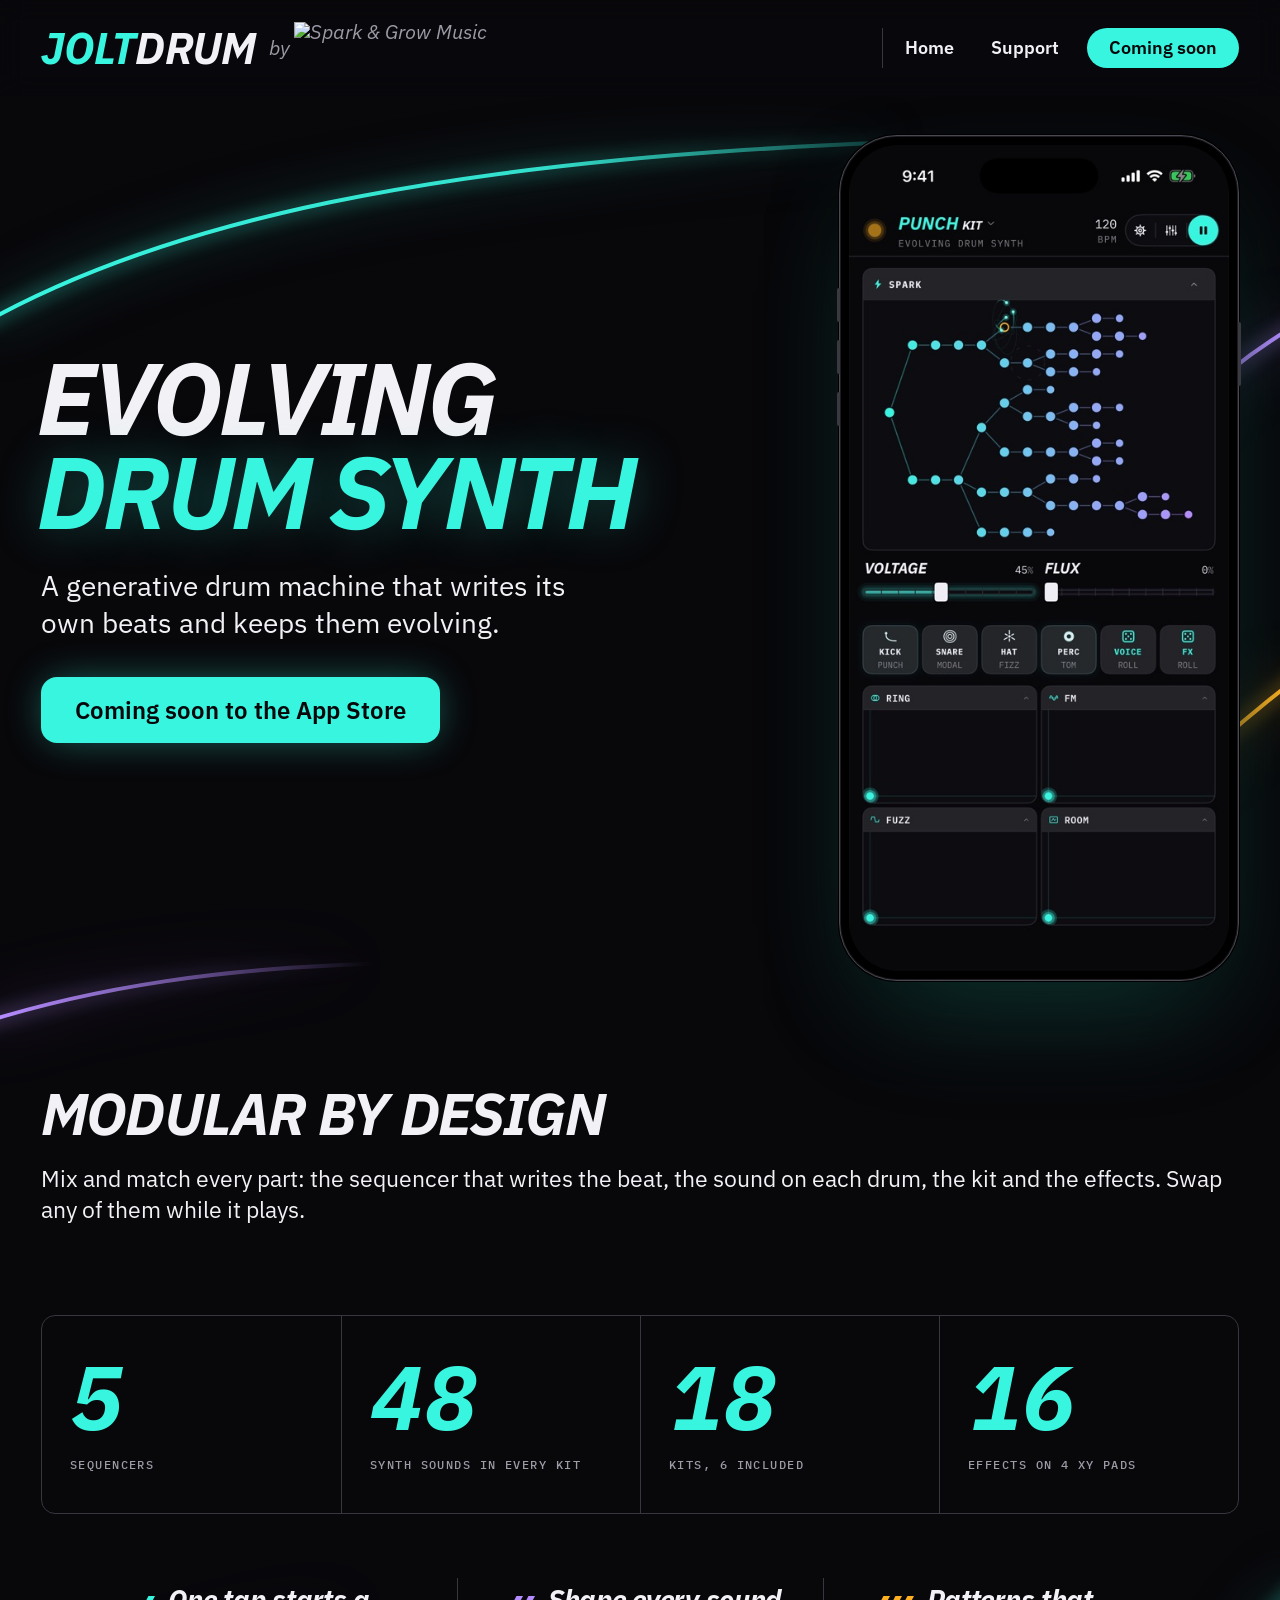
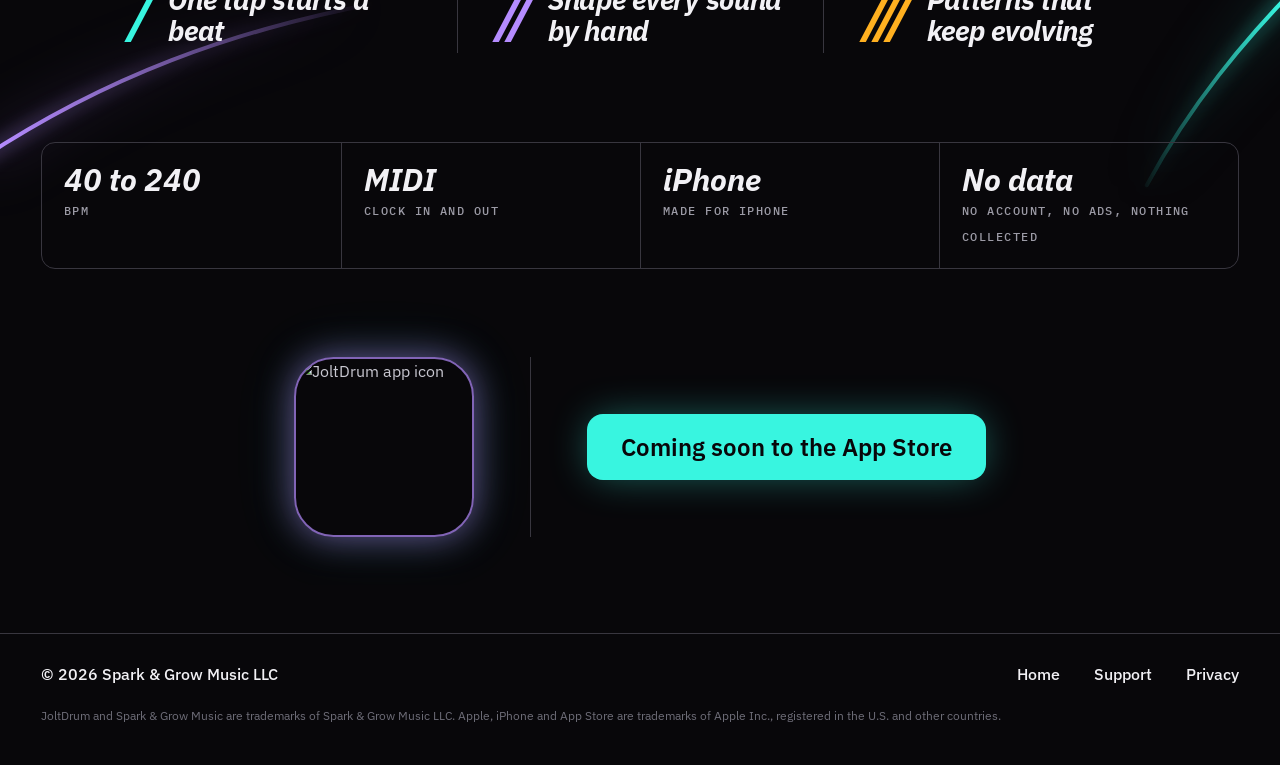
==== commit da2ff9fb: "JoltDrum page: hero line" ====
--- a/joltdrum/index.html
+++ b/joltdrum/index.html
@@ -54,7 +54,7 @@
 <section class="wrap jhero" aria-labelledby="h-hero">
   <div>
     <h1 id="h-hero"><span>Evolving</span><span class="k">Drum Synth</span></h1>
-    <p class="lead" data-copy="hero-lead"><span class="v2">[V2 COPY: hero line]</span></p>
+    <p class="lead">A generative drum machine that writes its own beats and keeps them evolving.</p>
     <p class="pill cyan">Coming soon to the App Store</p>
   </div>
   <figure class="phone" style="margin:0">
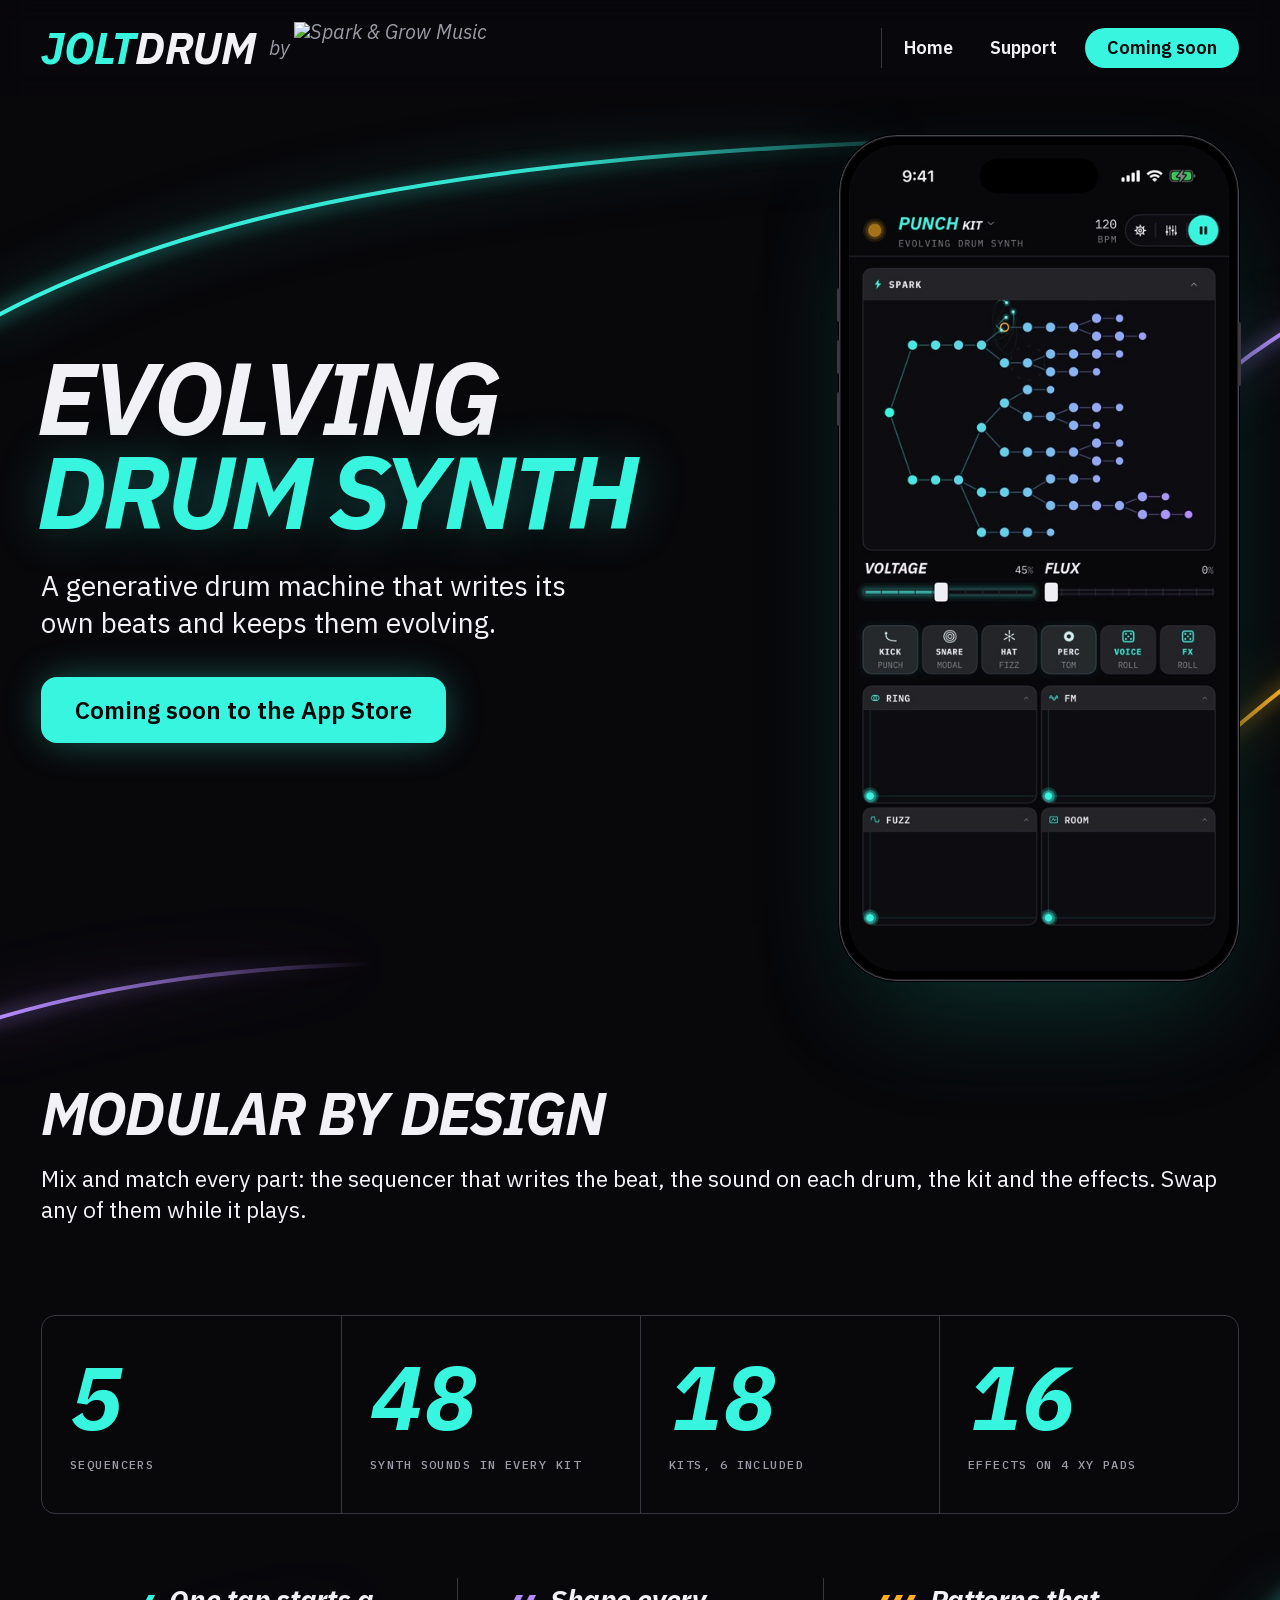
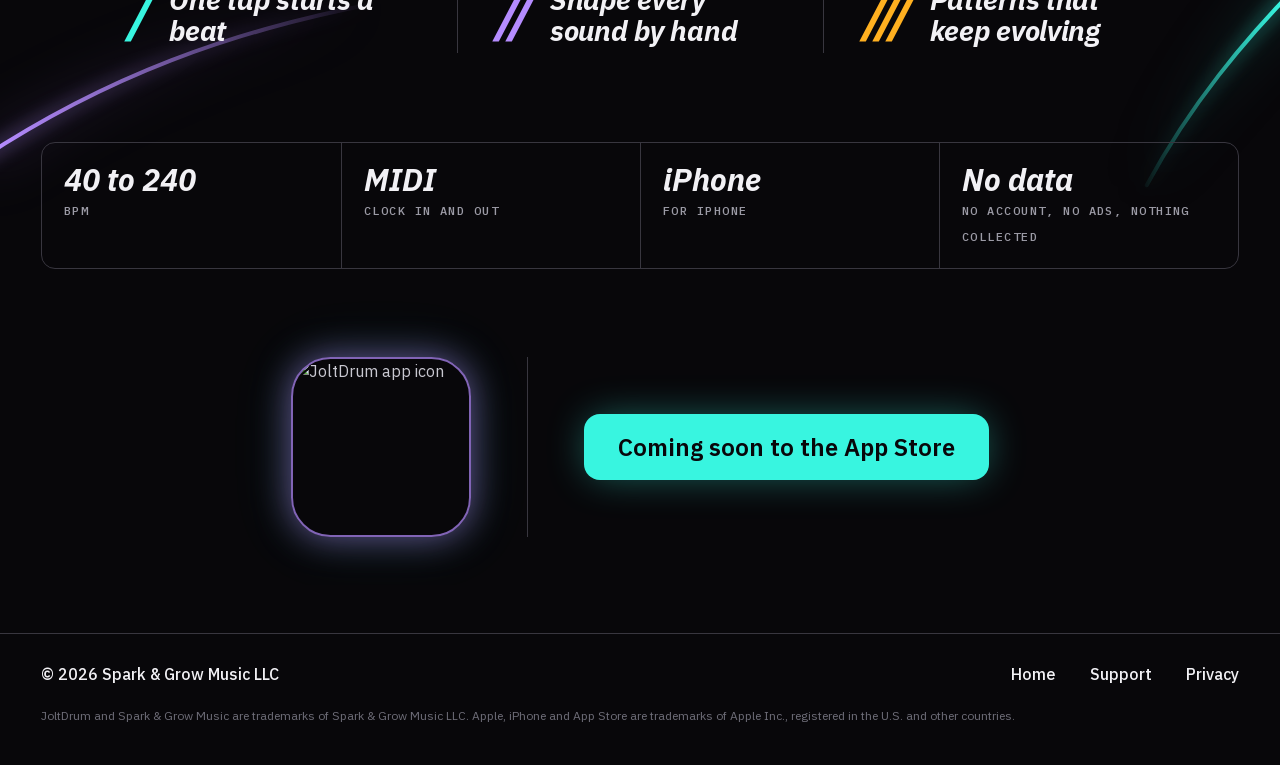
==== commit 437ebbbe: "JoltDrum pages: self-hosted fonts, ABOUT in the privacy policy, For iPhone Serve IBM Plex from /asse" ====
--- a/joltdrum/index.html
+++ b/joltdrum/index.html
@@ -92,7 +92,7 @@
   <ul>
     <li><b>40 to 240</b><span>BPM</span></li>
     <li><b>MIDI</b><span>Clock in and out</span></li>
-    <li><b>iPhone</b><span>Made for iPhone</span></li>
+    <li><b>iPhone</b><span>For iPhone</span></li>
     <li><b>No data</b><span>No account, no ads, nothing collected</span></li>
   </ul>
 </section>
--- a/assets/site.css
+++ b/assets/site.css
@@ -1,2 +1,2 @@
-@import url('https://fonts.googleapis.com/css2?family=IBM+Plex+Mono:wght@400;500;600&family=IBM+Plex+Sans:ital,wght@0,400;0,500;0,600;0,700;1,400;1,700&display=swap');:root{color-scheme:dark;--ground:#08070A;--panel:#141318;--card:#0E0D12;--key:#1B1A20;--line:#2A2930;--line2:#38363F;--kit:#38F5E0;--flux:#B58CFF;--path:#FFB020;--text:#F2F1F5;--body:#C9C8D1;--dim:#9C9BA6;--faint:#6E6D78;--sans:"IBM Plex Sans",-apple-system,system-ui,"Segoe UI",Roboto,"Helvetica Neue",Arial,sans-serif;--display:var(--sans);--mono:"IBM Plex Mono",ui-monospace,Menlo,Consolas,"Liberation Mono",monospace;--wrap:1400px;--gut:clamp(16px,3.2vw,46px);--r:14px}:root:not([data-theme="light"]),:root[data-theme="dark"]{color-scheme:dark}@media (prefers-color-scheme:dark){:root:not([data-theme="light"]){color-scheme:dark}}*,*::before,*::after{box-sizing:border-box}html{-webkit-text-size-adjust:100%;text-size-adjust:100%;scroll-behavior:smooth}@media (prefers-reduced-motion:reduce){html{scroll-behavior:auto}}body{margin:0;background:var(--ground);color:var(--body);font:16px/1.6 var(--sans);-webkit-font-smoothing:antialiased;-moz-osx-font-smoothing:grayscale;overflow-x:hidden;overflow-x:clip}img,svg,canvas{display:block;max-width:100%}a{color:var(--kit);text-decoration:none}a:hover{text-decoration:underline;text-underline-offset:3px;text-decoration-thickness:1px}p{margin:0 0 1em}b,strong{color:var(--text);font-weight:600}h1,h2,h3{margin:0;color:var(--text)}:focus{outline:none}:focus-visible{outline:2px solid var(--kit);outline-offset:3px;border-radius:6px}::selection{background:var(--kit);color:var(--ground)}.skip{position:absolute;left:12px;top:-60px;z-index:100;background:var(--kit);color:var(--ground);font:700 12px/1 var(--mono);letter-spacing:.12em;text-transform:uppercase;padding:12px 14px;border-radius:8px}.skip:focus{top:12px;text-decoration:none}.wrap{max-width:var(--wrap);margin:0 auto;padding:0 var(--gut)}.eyebrow,.cap{font-family:var(--mono);text-transform:uppercase}.eyebrow{font-size:11px;letter-spacing:.24em;color:var(--dim);font-weight:500}.eyebrow b{color:var(--kit);font-weight:600}.lead{font-size:clamp(17px,1.6vw,20px);line-height:1.55;color:var(--body);max-width:34em}.k{color:var(--kit)}.top{position:sticky;top:0;z-index:50;background:rgba(8,7,10,0);-webkit-backdrop-filter:saturate(140%) blur(14px);backdrop-filter:saturate(140%) blur(14px);border-bottom:1px solid transparent;transition:border-color .2s}.top.scrolled{border-bottom-color:var(--line);background:rgba(8,7,10,.8)}.top{transition:border-color .2s,background-color .2s}.top .wrap{display:flex;align-items:center;justify-content:space-between;gap:16px;height:96px}.word{display:inline-flex;align-items:baseline;font-family:var(--display);font-style:italic;font-weight:900;letter-spacing:-.02em;line-height:1;white-space:nowrap;text-transform:uppercase}.word .jolt{color:var(--kit)}.word .drum{color:var(--text)}.nav{display:flex;align-items:center;gap:clamp(4px,1.6vw,22px)}.nav a{font:600 18px/1 var(--sans);color:var(--text);padding:10px 8px;border-radius:10px;white-space:nowrap}.nav a:hover{text-decoration:none;color:var(--kit)}.nav a[aria-current="page"]{color:var(--kit)}.nav .soon{background:var(--kit);color:var(--ground);padding:11px 22px;border-radius:999px}.nav .soon:hover{color:var(--ground);filter:brightness(1.08)}.sg{display:inline-flex;align-items:center;flex:0 0 auto}.sg img{height:74px;width:auto}.jdtop .brand{display:flex;align-items:center;gap:14px;min-width:0;color:var(--text)}.jdtop .brand:hover{text-decoration:none}.jdtop .word{font-size:44px}.jdtop .by{display:flex;align-items:center;gap:4px;font:italic 400 20px/1 var(--sans);color:var(--dim)}.jdtop .by:hover{text-decoration:none}.jdtop .by img{height:52px;width:auto}.jdtop .rule{width:1px;height:40px;background:var(--line2);margin:0 6px}.jdtop .right{display:flex;align-items:center;gap:8px}@media (max-width:1000px){.jdtop .rule,.jdtop .nav .hide-s{display:none}.jdtop .word{font-size:34px}.jdtop .by img{height:42px}}@media (max-width:560px){.jdtop .word{font-size:24px}.jdtop .brand{gap:6px}.jdtop .by{font-size:14px;gap:0}.jdtop .by img{height:26px;width:26px}.jdtop .nav .hide-m{display:none}.nav a{font-size:16px;padding:10px 6px}.nav .soon{padding:10px 14px;font-size:14px}.sg img{height:44px}.top .wrap{height:68px}}@media (max-width:360px){.jdtop .by{display:none}}.btns{display:flex;flex-wrap:wrap;gap:12px;align-items:center}.btn{display:inline-flex;align-items:center;gap:10px;height:50px;padding:0 20px;border-radius:12px;font-family:var(--mono);font-size:12px;font-weight:700;letter-spacing:.16em;text-transform:uppercase;border:1px solid var(--line2);background:var(--key);color:var(--text);cursor:pointer;white-space:nowrap}.btn:hover{text-decoration:none;border-color:var(--dim)}.btn.primary{background:var(--kit);border-color:var(--kit);color:var(--ground)}.btn.primary:hover{filter:brightness(1.07)}.pill{display:inline-flex;align-items:center;justify-content:center;min-height:clamp(54px,5.4vw,72px);padding:12px clamp(28px,3vw,46px);border-radius:18px;background:var(--text);color:var(--ground);font:600 clamp(19px,1.9vw,26px)/1.2 var(--sans);text-align:center}.pill:hover{text-decoration:none;background:#fff}.pill.cyan{background:var(--kit);color:var(--ground);border-radius:16px;font-size:clamp(18px,2vw,24px);min-height:66px;padding:14px 34px;box-shadow:0 0 40px -6px rgba(56,245,224,.45)}.phone{position:relative;padding:9px;border-radius:58px;background:#000;border:1px solid #4a4952;box-shadow:0 0 0 1px #000,inset 0 0 0 1px #1c1b21,0 50px 120px -30px rgba(56,245,224,.22),0 30px 80px -20px rgba(0,0,0,.9)}.phone img{border-radius:49px;width:100%;height:auto;background:var(--panel)}.phone::before{content:"";position:absolute;right:-3px;top:22%;width:3px;height:64px;border-radius:0 2px 2px 0;background:#3a3940}.phone::after{content:"";position:absolute;left:-3px;top:18%;width:3px;height:34px;border-radius:2px 0 0 2px;background:#3a3940;box-shadow:0 52px 0 #3a3940,0 104px 0 #3a3940}@media (max-width:520px){.phone{border-radius:46px;padding:7px}.phone img{border-radius:39px}}section{position:relative}.foot{margin-top:clamp(72px,9vw,120px);border-top:1px solid var(--line);padding:28px 0 40px}.foot .wrap{display:flex;flex-wrap:wrap;gap:14px 28px;align-items:center;justify-content:space-between}.foot .c{margin:0;font:400 15px/1.5 var(--mono);color:var(--body)}.foot nav{display:flex;flex-wrap:wrap;gap:6px 34px}.foot nav a{font:400 15px/1.5 var(--mono);color:var(--body)}.foot nav a:hover{color:var(--kit)}.foot .tm{flex-basis:100%;margin:6px 0 0;font-size:12px;line-height:1.6;color:var(--faint)}.jd .foot{border-top-color:var(--line2);margin-top:clamp(24px,4vw,48px)}.jd .foot .c,.jd .foot nav a{font:500 16px/1.5 var(--sans);color:var(--text)}.home-top{position:relative;isolation:isolate;background:linear-gradient(180deg,rgba(8,7,10,0) 60%,var(--ground)) left top/1500px 1000px no-repeat,linear-gradient(90deg,rgba(8,7,10,0) 80%,var(--ground)) left top/1500px 1000px no-repeat,url(/assets/home/backdrop.jpg) left top/1500px 1000px no-repeat,var(--ground);margin-top:-96px;padding-top:96px}.hhero{display:grid;grid-template-columns:minmax(0,1fr) minmax(0,1.68fr);padding-top:clamp(40px,6vw,72px);padding-bottom:clamp(40px,5vw,64px)}.hhero .txt{grid-column:2}.hhero .eyebrow{font-size:clamp(13px,1.3vw,19px);letter-spacing:.2em;color:var(--text);margin:0 0 24px}.hhero h1{font:600 clamp(40px,5.4vw,78px)/1.06 var(--sans);letter-spacing:-.02em;margin:0 0 20px}.hhero .sub{font-size:clamp(18px,2.1vw,31px);line-height:1.3;color:var(--text);margin:0 0 34px}@media (max-width:860px){.home-top{margin-top:-68px;padding-top:68px;background:linear-gradient(180deg,rgba(8,7,10,0) 55%,var(--ground)) left top/100% 560px no-repeat,url(/assets/home/backdrop-s.jpg) 0 0/auto 560px no-repeat,var(--ground)}.hhero{grid-template-columns:minmax(0,1fr);padding-top:clamp(120px,36vw,200px)}.hhero .txt{grid-column:1}}.jdcard{display:grid;grid-template-columns:minmax(0,1.1fr) minmax(0,.9fr);height:clamp(420px,47vw,680px);overflow:hidden;border:1px solid var(--line2);border-radius:22px;background:rgba(14,13,18,.92)}.jdcard .txt{align-self:center;padding:clamp(28px,5vw,72px)}.jdcard .word{font-size:clamp(54px,8.6vw,124px);letter-spacing:-.035em;display:block;margin-bottom:22px}.jdcard .soon{font-size:clamp(19px,2.3vw,33px);color:var(--body);margin:0 0 40px}.jdcard .vis{position:relative}.jdcard .phone{position:absolute;left:50%;top:28px;width:min(84%,450px);transform:translateX(-46%)}@media (max-width:860px){.jdcard{grid-template-columns:minmax(0,1fr);height:auto}.jdcard .vis{height:clamp(300px,82vw,460px);overflow:hidden}.jdcard .phone{width:min(76%,320px)}}.make{padding-top:clamp(64px,8vw,96px)}.make h2{font:600 clamp(36px,5vw,72px)/1.08 var(--sans);letter-spacing:-.02em;margin:0 0 clamp(28px,3.4vw,44px)}.make .two{display:grid;grid-template-columns:repeat(2,minmax(0,1fr));gap:clamp(14px,2.2vw,28px)}.make .c{border:1px solid var(--line2);border-radius:22px;background:var(--card);padding:clamp(26px,3.4vw,48px);min-height:clamp(180px,19.5vw,280px)}.make .c p{margin:0;font:600 clamp(22px,2.8vw,40px)/1.2 var(--sans);color:var(--text);letter-spacing:-.01em;max-width:16em}@media (max-width:760px){.make .two{grid-template-columns:minmax(0,1fr)}.make .c{min-height:0}}.jd{background:var(--ground)}.jd .sky{position:absolute;left:0;top:0;width:100%;height:100%;z-index:-1;pointer-events:none;overflow:visible}.jd .sky path{fill:none;stroke-width:4;stroke-linecap:round;vector-effect:non-scaling-stroke}.jd .sky .t{filter:drop-shadow(0 0 10px rgba(56,245,224,.9)) drop-shadow(0 0 30px rgba(56,245,224,.5))}.jd .sky .v{filter:drop-shadow(0 0 10px rgba(181,140,255,.9)) drop-shadow(0 0 30px rgba(181,140,255,.5))}.jd .sky .a{filter:drop-shadow(0 0 10px rgba(255,176,32,.9)) drop-shadow(0 0 30px rgba(255,176,32,.5))}@media (max-width:760px){.jd .sky{display:none}.jdmain{background:radial-gradient(90% 40% at 100% 0%,rgba(56,245,224,.10),transparent 70%),radial-gradient(90% 30% at 0% 60%,rgba(181,140,255,.10),transparent 70%)}}.jdmain{position:relative;isolation:isolate;overflow:hidden;overflow:clip;padding-bottom:48px}.jhero{display:grid;grid-template-columns:minmax(0,1.3fr) minmax(0,.7fr);gap:clamp(24px,4vw,56px);align-items:center;padding-top:clamp(24px,3vw,40px)}.jhero h1{font-family:var(--display);font-style:italic;font-weight:900;text-transform:uppercase;letter-spacing:-.035em;line-height:.92;font-size:clamp(46px,8vw,118px);margin:0 0 30px -.04em}.jhero h1 span{display:block;white-space:nowrap}.jhero h1 .k{color:var(--kit);text-shadow:0 0 50px rgba(56,245,224,.3)}.jhero .lead{font-size:clamp(19px,2.2vw,32px);line-height:1.3;color:var(--text);max-width:20em;margin:0 0 36px}.jhero .phone{width:min(100%,400px);justify-self:end}@media (max-width:860px){.jhero{grid-template-columns:minmax(0,1fr)}.jhero .phone{justify-self:center;width:min(80%,340px)}}.panel{max-width:1000px;margin:clamp(40px,5vw,64px) auto 0;border:1px solid #5a4b86;border-radius:26px;overflow:hidden;background:#0d0c11;box-shadow:0 0 0 1px rgba(181,140,255,.15),0 30px 90px -20px rgba(181,140,255,.35)}.panel img{width:100%;height:auto}.feats{display:grid;grid-template-columns:repeat(3,minmax(0,1fr));margin:clamp(44px,5vw,64px) auto 0;max-width:1100px}.feats li{display:flex;align-items:center;gap:18px;padding:6px clamp(16px,3vw,40px);border-left:1px solid var(--line2)}.feats li:first-child{border-left:0}.feats .s{font:italic 900 clamp(34px,4vw,52px)/1 var(--display);letter-spacing:-.04em;flex:0 0 auto}.feats li:nth-child(1) .s{color:var(--kit)}.feats li:nth-child(2) .s{color:var(--flux)}.feats li:nth-child(3) .s{color:var(--path)}.feats p{margin:0;font:italic 900 clamp(20px,2.2vw,30px)/1.12 var(--display);color:var(--text);letter-spacing:-.01em}.feats{list-style:none;padding:0}@media (max-width:760px){.feats{grid-template-columns:minmax(0,1fr);gap:18px}.feats li{border-left:0;padding:0}}.get{display:flex;align-items:center;justify-content:center;gap:clamp(24px,5vw,56px);margin-top:clamp(56px,7vw,88px)}.get .icon{width:clamp(130px,14vw,190px);height:auto;border-radius:22%;border:2px solid rgba(181,140,255,.7);box-shadow:0 0 34px rgba(181,140,255,.5),0 0 60px rgba(56,245,224,.15)}.get .rule{width:1px;align-self:stretch;background:var(--line2)}@media (max-width:640px){.get{flex-direction:column}.get .rule{display:none}}.jdmain>.wrap,.jdmain>section{position:relative}.js .rv{opacity:0;transform:translateY(18px);transition:opacity .7s ease,transform .7s cubic-bezier(.2,.7,.2,1)}.js .rv.in{opacity:1;transform:none}@media (prefers-reduced-motion:reduce){.js .rv{opacity:1;transform:none;transition:none}}.doc{max-width:820px;margin:0 auto;padding:clamp(40px,7vw,90px) var(--gut) 0}.doc h1{font-family:var(--display);font-style:italic;font-weight:900;text-transform:uppercase;letter-spacing:-.035em;line-height:.9;font-size:clamp(48px,8vw,92px);margin:16px 0 18px}.doc .meta{display:flex;flex-wrap:wrap;gap:8px;margin:0 0 34px}.doc .meta span{font-family:var(--mono);font-size:10.5px;letter-spacing:.16em;text-transform:uppercase;color:var(--dim);border:1px solid var(--line2);border-radius:7px;padding:7px 10px}.doc .meta span b{color:var(--text);font-weight:600}.doc .short{background:var(--panel);border:1px solid var(--line);border-left:3px solid var(--kit);border-radius:12px;padding:18px 20px;margin:0 0 40px;font-size:17px;color:var(--text)}.doc .short p:last-child{margin:0}.doc h2{font-family:var(--mono);font-size:12px;font-weight:600;letter-spacing:.2em;text-transform:uppercase;color:var(--kit);margin:40px 0 12px;display:flex;align-items:center;gap:12px}.doc h2::after{content:"";flex:1;height:1px;background:var(--line)}.doc p,.doc li{font-size:16px;color:var(--body)}.doc ul{padding-left:1.2em;margin:0 0 1em}.doc li{margin:0 0 .4em}.contact{display:grid;grid-template-columns:minmax(0,1fr) auto;gap:18px;align-items:center;background:var(--panel);border:1px solid var(--line);border-radius:var(--r);padding:22px 24px;margin:0 0 10px}.contact .addr{font-family:var(--mono);font-size:clamp(14px,2.2vw,18px);color:var(--text);letter-spacing:.02em;word-break:break-all}.contact .lbl{font-family:var(--mono);font-size:10.5px;letter-spacing:.18em;color:var(--dim);text-transform:uppercase;margin-bottom:6px}@media (max-width:560px){.contact{grid-template-columns:minmax(0,1fr)}}.faq{border-top:1px solid var(--line)}.faq .q{border-bottom:1px solid var(--line)}.faq h3{margin:0;padding:18px 2px 8px;font:600 17px/1.4 var(--sans);color:var(--text)}.faq .a{padding:0 2px 18px;max-width:44em}.faq .a p:last-child{margin:0}.lost{position:relative;min-height:calc(100vh - 96px);display:flex;align-items:center;overflow:hidden;isolation:isolate;background:var(--ground)}.lost .wrap{width:100%}video.tree{display:block;object-fit:cover;mix-blend-mode:screen;pointer-events:none}.lost .tree{position:absolute;top:0;left:50%;width:50%;height:100%;z-index:-1;opacity:.8;-webkit-mask-image:linear-gradient(90deg,transparent,#000 40%);mask-image:linear-gradient(90deg,transparent,#000 40%)}@media (max-width:760px){.lost .tree{left:0;width:100%;top:auto;bottom:0;height:40%;opacity:.5}.lost{align-items:flex-start;padding-top:40px}}.lost .big{font-family:var(--display);font-style:italic;font-weight:900;letter-spacing:-.05em;line-height:.8;font-size:clamp(120px,24vw,300px);color:var(--text);margin:18px 0 22px -.04em}.lost .big span{color:var(--path)}@media (max-width:560px){.top .nav .hide-s{display:none}}.v2{background:#FFB020;color:#08070A;padding:0 6px;border-radius:4px;font:600 .8em/1.4 var(--mono)}.jdsec{margin-top:clamp(64px,8vw,120px)}.jdsplit{display:grid;grid-template-columns:minmax(0,1fr) minmax(0,1fr);gap:clamp(28px,5vw,72px);align-items:center}.jdsplit.rev .txt{order:2}.jdsec h2{font:italic 900 clamp(34px,4.6vw,64px)/1 var(--display);letter-spacing:-.03em;text-transform:uppercase;margin:0 0 20px}.jdlead{font-size:clamp(18px,1.8vw,24px);line-height:1.35;color:var(--text);margin:0 0 26px}.jdlist{list-style:none;padding:0;margin:0 0 22px;border-top:1px solid var(--line)}.jdlist li{display:grid;grid-template-columns:7.5em minmax(0,1fr);gap:16px;padding:12px 0;border-bottom:1px solid var(--line)}.jdlist b{font:600 13px/1.9 var(--mono);letter-spacing:.14em;text-transform:uppercase;color:var(--kit)}.jdlist span{color:var(--body)}.jdnote{color:var(--dim);margin:0}.jdshot{margin:0;border-radius:22px;overflow:hidden}.jdshot img{width:100%;height:auto}.jdsplit>.jdshot{max-width:460px;justify-self:center}.jdpair{display:grid;gap:18px}.jdfacts{margin-top:clamp(56px,7vw,96px)}.jdfacts ul{list-style:none;padding:0;margin:0;display:grid;grid-template-columns:repeat(4,minmax(0,1fr));border:1px solid var(--line2);border-radius:var(--r)}.jdfacts li{padding:20px 22px;border-left:1px solid var(--line2)}.jdfacts li:first-child{border-left:0}.jdfacts b{display:block;font:italic 900 clamp(22px,2.4vw,32px)/1.1 var(--display);color:var(--text)}.jdfacts span{font:500 12px/1.5 var(--mono);letter-spacing:.12em;text-transform:uppercase;color:var(--dim)}@media (max-width:860px){.jdsplit{grid-template-columns:minmax(0,1fr)}.jdsplit.rev .txt{order:0}.jdfacts ul{grid-template-columns:repeat(2,minmax(0,1fr))}.jdfacts li:nth-child(3){border-left:0}.jdfacts li:nth-child(n+3){border-top:1px solid var(--line2)}}@media (max-width:420px){.jdlist li{grid-template-columns:minmax(0,1fr);gap:2px}}
+@font-face{font-family:'IBM Plex Mono';font-style:normal;font-weight:400;font-display:swap;src:url(/assets/fonts/IBMPlexMono-400.woff2) format('woff2');unicode-range:U+0000-00FF, U+0131, U+0152-0153, U+02BB-02BC, U+02C6, U+02DA, U+02DC, U+0304, U+0308, U+0329, U+2000-206F, U+20AC, U+2122, U+2191, U+2193, U+2212, U+2215, U+FEFF, U+FFFD}@font-face{font-family:'IBM Plex Mono';font-style:normal;font-weight:500;font-display:swap;src:url(/assets/fonts/IBMPlexMono-500.woff2) format('woff2');unicode-range:U+0000-00FF, U+0131, U+0152-0153, U+02BB-02BC, U+02C6, U+02DA, U+02DC, U+0304, U+0308, U+0329, U+2000-206F, U+20AC, U+2122, U+2191, U+2193, U+2212, U+2215, U+FEFF, U+FFFD}@font-face{font-family:'IBM Plex Mono';font-style:normal;font-weight:600;font-display:swap;src:url(/assets/fonts/IBMPlexMono-600.woff2) format('woff2');unicode-range:U+0000-00FF, U+0131, U+0152-0153, U+02BB-02BC, U+02C6, U+02DA, U+02DC, U+0304, U+0308, U+0329, U+2000-206F, U+20AC, U+2122, U+2191, U+2193, U+2212, U+2215, U+FEFF, U+FFFD}@font-face{font-family:'IBM Plex Sans';font-style:italic;font-weight:400;font-display:swap;src:url(/assets/fonts/IBMPlexSans-Italic.woff2) format('woff2');unicode-range:U+0000-00FF, U+0131, U+0152-0153, U+02BB-02BC, U+02C6, U+02DA, U+02DC, U+0304, U+0308, U+0329, U+2000-206F, U+20AC, U+2122, U+2191, U+2193, U+2212, U+2215, U+FEFF, U+FFFD}@font-face{font-family:'IBM Plex Sans';font-style:italic;font-weight:700;font-display:swap;src:url(/assets/fonts/IBMPlexSans-Italic.woff2) format('woff2');unicode-range:U+0000-00FF, U+0131, U+0152-0153, U+02BB-02BC, U+02C6, U+02DA, U+02DC, U+0304, U+0308, U+0329, U+2000-206F, U+20AC, U+2122, U+2191, U+2193, U+2212, U+2215, U+FEFF, U+FFFD}@font-face{font-family:'IBM Plex Sans';font-style:normal;font-weight:400;font-display:swap;src:url(/assets/fonts/IBMPlexSans.woff2) format('woff2');unicode-range:U+0000-00FF, U+0131, U+0152-0153, U+02BB-02BC, U+02C6, U+02DA, U+02DC, U+0304, U+0308, U+0329, U+2000-206F, U+20AC, U+2122, U+2191, U+2193, U+2212, U+2215, U+FEFF, U+FFFD}@font-face{font-family:'IBM Plex Sans';font-style:normal;font-weight:500;font-display:swap;src:url(/assets/fonts/IBMPlexSans.woff2) format('woff2');unicode-range:U+0000-00FF, U+0131, U+0152-0153, U+02BB-02BC, U+02C6, U+02DA, U+02DC, U+0304, U+0308, U+0329, U+2000-206F, U+20AC, U+2122, U+2191, U+2193, U+2212, U+2215, U+FEFF, U+FFFD}@font-face{font-family:'IBM Plex Sans';font-style:normal;font-weight:600;font-display:swap;src:url(/assets/fonts/IBMPlexSans.woff2) format('woff2');unicode-range:U+0000-00FF, U+0131, U+0152-0153, U+02BB-02BC, U+02C6, U+02DA, U+02DC, U+0304, U+0308, U+0329, U+2000-206F, U+20AC, U+2122, U+2191, U+2193, U+2212, U+2215, U+FEFF, U+FFFD}@font-face{font-family:'IBM Plex Sans';font-style:normal;font-weight:700;font-display:swap;src:url(/assets/fonts/IBMPlexSans.woff2) format('woff2');unicode-range:U+0000-00FF, U+0131, U+0152-0153, U+02BB-02BC, U+02C6, U+02DA, U+02DC, U+0304, U+0308, U+0329, U+2000-206F, U+20AC, U+2122, U+2191, U+2193, U+2212, U+2215, U+FEFF, U+FFFD}:root{color-scheme:dark;--ground:#08070A;--panel:#141318;--card:#0E0D12;--key:#1B1A20;--line:#2A2930;--line2:#38363F;--kit:#38F5E0;--flux:#B58CFF;--path:#FFB020;--text:#F2F1F5;--body:#C9C8D1;--dim:#9C9BA6;--faint:#6E6D78;--sans:"IBM Plex Sans",-apple-system,system-ui,"Segoe UI",Roboto,"Helvetica Neue",Arial,sans-serif;--display:var(--sans);--mono:"IBM Plex Mono",ui-monospace,Menlo,Consolas,"Liberation Mono",monospace;--wrap:1400px;--gut:clamp(16px,3.2vw,46px);--r:14px}:root:not([data-theme="light"]),:root[data-theme="dark"]{color-scheme:dark}@media (prefers-color-scheme:dark){:root:not([data-theme="light"]){color-scheme:dark}}*,*::before,*::after{box-sizing:border-box}html{-webkit-text-size-adjust:100%;text-size-adjust:100%;scroll-behavior:smooth}@media (prefers-reduced-motion:reduce){html{scroll-behavior:auto}}body{margin:0;background:var(--ground);color:var(--body);font:16px/1.6 var(--sans);-webkit-font-smoothing:antialiased;-moz-osx-font-smoothing:grayscale;overflow-x:hidden;overflow-x:clip}img,svg,canvas{display:block;max-width:100%}a{color:var(--kit);text-decoration:none}a:hover{text-decoration:underline;text-underline-offset:3px;text-decoration-thickness:1px}p{margin:0 0 1em}b,strong{color:var(--text);font-weight:600}h1,h2,h3{margin:0;color:var(--text)}:focus{outline:none}:focus-visible{outline:2px solid var(--kit);outline-offset:3px;border-radius:6px}::selection{background:var(--kit);color:var(--ground)}.skip{position:absolute;left:12px;top:-60px;z-index:100;background:var(--kit);color:var(--ground);font:700 12px/1 var(--mono);letter-spacing:.12em;text-transform:uppercase;padding:12px 14px;border-radius:8px}.skip:focus{top:12px;text-decoration:none}.wrap{max-width:var(--wrap);margin:0 auto;padding:0 var(--gut)}.eyebrow,.cap{font-family:var(--mono);text-transform:uppercase}.eyebrow{font-size:11px;letter-spacing:.24em;color:var(--dim);font-weight:500}.eyebrow b{color:var(--kit);font-weight:600}.lead{font-size:clamp(17px,1.6vw,20px);line-height:1.55;color:var(--body);max-width:34em}.k{color:var(--kit)}.top{position:sticky;top:0;z-index:50;background:rgba(8,7,10,0);-webkit-backdrop-filter:saturate(140%) blur(14px);backdrop-filter:saturate(140%) blur(14px);border-bottom:1px solid transparent;transition:border-color .2s}.top.scrolled{border-bottom-color:var(--line);background:rgba(8,7,10,.8)}.top{transition:border-color .2s,background-color .2s}.top .wrap{display:flex;align-items:center;justify-content:space-between;gap:16px;height:96px}.word{display:inline-flex;align-items:baseline;font-family:var(--display);font-style:italic;font-weight:900;letter-spacing:-.02em;line-height:1;white-space:nowrap;text-transform:uppercase}.word .jolt{color:var(--kit)}.word .drum{color:var(--text)}.nav{display:flex;align-items:center;gap:clamp(4px,1.6vw,22px)}.nav a{font:600 18px/1 var(--sans);color:var(--text);padding:10px 8px;border-radius:10px;white-space:nowrap}.nav a:hover{text-decoration:none;color:var(--kit)}.nav a[aria-current="page"]{color:var(--kit)}.nav .soon{background:var(--kit);color:var(--ground);padding:11px 22px;border-radius:999px}.nav .soon:hover{color:var(--ground);filter:brightness(1.08)}.sg{display:inline-flex;align-items:center;flex:0 0 auto}.sg img{height:74px;width:auto}.jdtop .brand{display:flex;align-items:center;gap:14px;min-width:0;color:var(--text)}.jdtop .brand:hover{text-decoration:none}.jdtop .word{font-size:44px}.jdtop .by{display:flex;align-items:center;gap:4px;font:italic 400 20px/1 var(--sans);color:var(--dim)}.jdtop .by:hover{text-decoration:none}.jdtop .by img{height:52px;width:auto}.jdtop .rule{width:1px;height:40px;background:var(--line2);margin:0 6px}.jdtop .right{display:flex;align-items:center;gap:8px}@media (max-width:1000px){.jdtop .rule,.jdtop .nav .hide-s{display:none}.jdtop .word{font-size:34px}.jdtop .by img{height:42px}}@media (max-width:560px){.jdtop .word{font-size:24px}.jdtop .brand{gap:6px}.jdtop .by{font-size:14px;gap:0}.jdtop .by img{height:26px;width:26px}.jdtop .nav .hide-m{display:none}.nav a{font-size:16px;padding:10px 6px}.nav .soon{padding:10px 14px;font-size:14px}.sg img{height:44px}.top .wrap{height:68px}}@media (max-width:360px){.jdtop .by{display:none}}.btns{display:flex;flex-wrap:wrap;gap:12px;align-items:center}.btn{display:inline-flex;align-items:center;gap:10px;height:50px;padding:0 20px;border-radius:12px;font-family:var(--mono);font-size:12px;font-weight:700;letter-spacing:.16em;text-transform:uppercase;border:1px solid var(--line2);background:var(--key);color:var(--text);cursor:pointer;white-space:nowrap}.btn:hover{text-decoration:none;border-color:var(--dim)}.btn.primary{background:var(--kit);border-color:var(--kit);color:var(--ground)}.btn.primary:hover{filter:brightness(1.07)}.pill{display:inline-flex;align-items:center;justify-content:center;min-height:clamp(54px,5.4vw,72px);padding:12px clamp(28px,3vw,46px);border-radius:18px;background:var(--text);color:var(--ground);font:600 clamp(19px,1.9vw,26px)/1.2 var(--sans);text-align:center}.pill:hover{text-decoration:none;background:#fff}.pill.cyan{background:var(--kit);color:var(--ground);border-radius:16px;font-size:clamp(18px,2vw,24px);min-height:66px;padding:14px 34px;box-shadow:0 0 40px -6px rgba(56,245,224,.45)}.phone{position:relative;padding:9px;border-radius:58px;background:#000;border:1px solid #4a4952;box-shadow:0 0 0 1px #000,inset 0 0 0 1px #1c1b21,0 50px 120px -30px rgba(56,245,224,.22),0 30px 80px -20px rgba(0,0,0,.9)}.phone img{border-radius:49px;width:100%;height:auto;background:var(--panel)}.phone::before{content:"";position:absolute;right:-3px;top:22%;width:3px;height:64px;border-radius:0 2px 2px 0;background:#3a3940}.phone::after{content:"";position:absolute;left:-3px;top:18%;width:3px;height:34px;border-radius:2px 0 0 2px;background:#3a3940;box-shadow:0 52px 0 #3a3940,0 104px 0 #3a3940}@media (max-width:520px){.phone{border-radius:46px;padding:7px}.phone img{border-radius:39px}}section{position:relative}.foot{margin-top:clamp(72px,9vw,120px);border-top:1px solid var(--line);padding:28px 0 40px}.foot .wrap{display:flex;flex-wrap:wrap;gap:14px 28px;align-items:center;justify-content:space-between}.foot .c{margin:0;font:400 15px/1.5 var(--mono);color:var(--body)}.foot nav{display:flex;flex-wrap:wrap;gap:6px 34px}.foot nav a{font:400 15px/1.5 var(--mono);color:var(--body)}.foot nav a:hover{color:var(--kit)}.foot .tm{flex-basis:100%;margin:6px 0 0;font-size:12px;line-height:1.6;color:var(--faint)}.jd .foot{border-top-color:var(--line2);margin-top:clamp(24px,4vw,48px)}.jd .foot .c,.jd .foot nav a{font:500 16px/1.5 var(--sans);color:var(--text)}.home-top{position:relative;isolation:isolate;background:linear-gradient(180deg,rgba(8,7,10,0) 60%,var(--ground)) left top/1500px 1000px no-repeat,linear-gradient(90deg,rgba(8,7,10,0) 80%,var(--ground)) left top/1500px 1000px no-repeat,url(/assets/home/backdrop.jpg) left top/1500px 1000px no-repeat,var(--ground);margin-top:-96px;padding-top:96px}.hhero{display:grid;grid-template-columns:minmax(0,1fr) minmax(0,1.68fr);padding-top:clamp(40px,6vw,72px);padding-bottom:clamp(40px,5vw,64px)}.hhero .txt{grid-column:2}.hhero .eyebrow{font-size:clamp(13px,1.3vw,19px);letter-spacing:.2em;color:var(--text);margin:0 0 24px}.hhero h1{font:600 clamp(40px,5.4vw,78px)/1.06 var(--sans);letter-spacing:-.02em;margin:0 0 20px}.hhero .sub{font-size:clamp(18px,2.1vw,31px);line-height:1.3;color:var(--text);margin:0 0 34px}@media (max-width:860px){.home-top{margin-top:-68px;padding-top:68px;background:linear-gradient(180deg,rgba(8,7,10,0) 55%,var(--ground)) left top/100% 560px no-repeat,url(/assets/home/backdrop-s.jpg) 0 0/auto 560px no-repeat,var(--ground)}.hhero{grid-template-columns:minmax(0,1fr);padding-top:clamp(120px,36vw,200px)}.hhero .txt{grid-column:1}}.jdcard{display:grid;grid-template-columns:minmax(0,1.1fr) minmax(0,.9fr);height:clamp(420px,47vw,680px);overflow:hidden;border:1px solid var(--line2);border-radius:22px;background:rgba(14,13,18,.92)}.jdcard .txt{align-self:center;padding:clamp(28px,5vw,72px)}.jdcard .word{font-size:clamp(54px,8.6vw,124px);letter-spacing:-.035em;display:block;margin-bottom:22px}.jdcard .soon{font-size:clamp(19px,2.3vw,33px);color:var(--body);margin:0 0 40px}.jdcard .vis{position:relative}.jdcard .phone{position:absolute;left:50%;top:28px;width:min(84%,450px);transform:translateX(-46%)}@media (max-width:860px){.jdcard{grid-template-columns:minmax(0,1fr);height:auto}.jdcard .vis{height:clamp(300px,82vw,460px);overflow:hidden}.jdcard .phone{width:min(76%,320px)}}.make{padding-top:clamp(64px,8vw,96px)}.make h2{font:600 clamp(36px,5vw,72px)/1.08 var(--sans);letter-spacing:-.02em;margin:0 0 clamp(28px,3.4vw,44px)}.make .two{display:grid;grid-template-columns:repeat(2,minmax(0,1fr));gap:clamp(14px,2.2vw,28px)}.make .c{border:1px solid var(--line2);border-radius:22px;background:var(--card);padding:clamp(26px,3.4vw,48px);min-height:clamp(180px,19.5vw,280px)}.make .c p{margin:0;font:600 clamp(22px,2.8vw,40px)/1.2 var(--sans);color:var(--text);letter-spacing:-.01em;max-width:16em}@media (max-width:760px){.make .two{grid-template-columns:minmax(0,1fr)}.make .c{min-height:0}}.jd{background:var(--ground)}.jd .sky{position:absolute;left:0;top:0;width:100%;height:100%;z-index:-1;pointer-events:none;overflow:visible}.jd .sky path{fill:none;stroke-width:4;stroke-linecap:round;vector-effect:non-scaling-stroke}.jd .sky .t{filter:drop-shadow(0 0 10px rgba(56,245,224,.9)) drop-shadow(0 0 30px rgba(56,245,224,.5))}.jd .sky .v{filter:drop-shadow(0 0 10px rgba(181,140,255,.9)) drop-shadow(0 0 30px rgba(181,140,255,.5))}.jd .sky .a{filter:drop-shadow(0 0 10px rgba(255,176,32,.9)) drop-shadow(0 0 30px rgba(255,176,32,.5))}@media (max-width:760px){.jd .sky{display:none}.jdmain{background:radial-gradient(90% 40% at 100% 0%,rgba(56,245,224,.10),transparent 70%),radial-gradient(90% 30% at 0% 60%,rgba(181,140,255,.10),transparent 70%)}}.jdmain{position:relative;isolation:isolate;overflow:hidden;overflow:clip;padding-bottom:48px}.jhero{display:grid;grid-template-columns:minmax(0,1.3fr) minmax(0,.7fr);gap:clamp(24px,4vw,56px);align-items:center;padding-top:clamp(24px,3vw,40px)}.jhero h1{font-family:var(--display);font-style:italic;font-weight:900;text-transform:uppercase;letter-spacing:-.035em;line-height:.92;font-size:clamp(46px,8vw,118px);margin:0 0 30px -.04em}.jhero h1 span{display:block;white-space:nowrap}.jhero h1 .k{color:var(--kit);text-shadow:0 0 50px rgba(56,245,224,.3)}.jhero .lead{font-size:clamp(19px,2.2vw,32px);line-height:1.3;color:var(--text);max-width:20em;margin:0 0 36px}.jhero .phone{width:min(100%,400px);justify-self:end}@media (max-width:860px){.jhero{grid-template-columns:minmax(0,1fr)}.jhero .phone{justify-self:center;width:min(80%,340px)}}.panel{max-width:1000px;margin:clamp(40px,5vw,64px) auto 0;border:1px solid #5a4b86;border-radius:26px;overflow:hidden;background:#0d0c11;box-shadow:0 0 0 1px rgba(181,140,255,.15),0 30px 90px -20px rgba(181,140,255,.35)}.panel img{width:100%;height:auto}.feats{display:grid;grid-template-columns:repeat(3,minmax(0,1fr));margin:clamp(44px,5vw,64px) auto 0;max-width:1100px}.feats li{display:flex;align-items:center;gap:18px;padding:6px clamp(16px,3vw,40px);border-left:1px solid var(--line2)}.feats li:first-child{border-left:0}.feats .s{font:italic 900 clamp(34px,4vw,52px)/1 var(--display);letter-spacing:-.04em;flex:0 0 auto}.feats li:nth-child(1) .s{color:var(--kit)}.feats li:nth-child(2) .s{color:var(--flux)}.feats li:nth-child(3) .s{color:var(--path)}.feats p{margin:0;font:italic 900 clamp(20px,2.2vw,30px)/1.12 var(--display);color:var(--text);letter-spacing:-.01em}.feats{list-style:none;padding:0}@media (max-width:760px){.feats{grid-template-columns:minmax(0,1fr);gap:18px}.feats li{border-left:0;padding:0}}.get{display:flex;align-items:center;justify-content:center;gap:clamp(24px,5vw,56px);margin-top:clamp(56px,7vw,88px)}.get .icon{width:clamp(130px,14vw,190px);height:auto;border-radius:22%;border:2px solid rgba(181,140,255,.7);box-shadow:0 0 34px rgba(181,140,255,.5),0 0 60px rgba(56,245,224,.15)}.get .rule{width:1px;align-self:stretch;background:var(--line2)}@media (max-width:640px){.get{flex-direction:column}.get .rule{display:none}}.jdmain>.wrap,.jdmain>section{position:relative}.js .rv{opacity:0;transform:translateY(18px);transition:opacity .7s ease,transform .7s cubic-bezier(.2,.7,.2,1)}.js .rv.in{opacity:1;transform:none}@media (prefers-reduced-motion:reduce){.js .rv{opacity:1;transform:none;transition:none}}.doc{max-width:820px;margin:0 auto;padding:clamp(40px,7vw,90px) var(--gut) 0}.doc h1{font-family:var(--display);font-style:italic;font-weight:900;text-transform:uppercase;letter-spacing:-.035em;line-height:.9;font-size:clamp(48px,8vw,92px);margin:16px 0 18px}.doc .meta{display:flex;flex-wrap:wrap;gap:8px;margin:0 0 34px}.doc .meta span{font-family:var(--mono);font-size:10.5px;letter-spacing:.16em;text-transform:uppercase;color:var(--dim);border:1px solid var(--line2);border-radius:7px;padding:7px 10px}.doc .meta span b{color:var(--text);font-weight:600}.doc .short{background:var(--panel);border:1px solid var(--line);border-left:3px solid var(--kit);border-radius:12px;padding:18px 20px;margin:0 0 40px;font-size:17px;color:var(--text)}.doc .short p:last-child{margin:0}.doc h2{font-family:var(--mono);font-size:12px;font-weight:600;letter-spacing:.2em;text-transform:uppercase;color:var(--kit);margin:40px 0 12px;display:flex;align-items:center;gap:12px}.doc h2::after{content:"";flex:1;height:1px;background:var(--line)}.doc p,.doc li{font-size:16px;color:var(--body)}.doc ul{padding-left:1.2em;margin:0 0 1em}.doc li{margin:0 0 .4em}.contact{display:grid;grid-template-columns:minmax(0,1fr) auto;gap:18px;align-items:center;background:var(--panel);border:1px solid var(--line);border-radius:var(--r);padding:22px 24px;margin:0 0 10px}.contact .addr{font-family:var(--mono);font-size:clamp(14px,2.2vw,18px);color:var(--text);letter-spacing:.02em;word-break:break-all}.contact .lbl{font-family:var(--mono);font-size:10.5px;letter-spacing:.18em;color:var(--dim);text-transform:uppercase;margin-bottom:6px}@media (max-width:560px){.contact{grid-template-columns:minmax(0,1fr)}}.faq{border-top:1px solid var(--line)}.faq .q{border-bottom:1px solid var(--line)}.faq h3{margin:0;padding:18px 2px 8px;font:600 17px/1.4 var(--sans);color:var(--text)}.faq .a{padding:0 2px 18px;max-width:44em}.faq .a p:last-child{margin:0}.lost{position:relative;min-height:calc(100vh - 96px);display:flex;align-items:center;overflow:hidden;isolation:isolate;background:var(--ground)}.lost .wrap{width:100%}video.tree{display:block;object-fit:cover;mix-blend-mode:screen;pointer-events:none}.lost .tree{position:absolute;top:0;left:50%;width:50%;height:100%;z-index:-1;opacity:.8;-webkit-mask-image:linear-gradient(90deg,transparent,#000 40%);mask-image:linear-gradient(90deg,transparent,#000 40%)}@media (max-width:760px){.lost .tree{left:0;width:100%;top:auto;bottom:0;height:40%;opacity:.5}.lost{align-items:flex-start;padding-top:40px}}.lost .big{font-family:var(--display);font-style:italic;font-weight:900;letter-spacing:-.05em;line-height:.8;font-size:clamp(120px,24vw,300px);color:var(--text);margin:18px 0 22px -.04em}.lost .big span{color:var(--path)}@media (max-width:560px){.top .nav .hide-s{display:none}}.v2{background:#FFB020;color:#08070A;padding:0 6px;border-radius:4px;font:600 .8em/1.4 var(--mono)}.jdsec{margin-top:clamp(64px,8vw,120px)}.jdsplit{display:grid;grid-template-columns:minmax(0,1fr) minmax(0,1fr);gap:clamp(28px,5vw,72px);align-items:center}.jdsplit.rev .txt{order:2}.jdsec h2{font:italic 900 clamp(34px,4.6vw,64px)/1 var(--display);letter-spacing:-.03em;text-transform:uppercase;margin:0 0 20px}.jdlead{font-size:clamp(18px,1.8vw,24px);line-height:1.35;color:var(--text);margin:0 0 26px}.jdlist{list-style:none;padding:0;margin:0 0 22px;border-top:1px solid var(--line)}.jdlist li{display:grid;grid-template-columns:7.5em minmax(0,1fr);gap:16px;padding:12px 0;border-bottom:1px solid var(--line)}.jdlist b{font:600 13px/1.9 var(--mono);letter-spacing:.14em;text-transform:uppercase;color:var(--kit)}.jdlist span{color:var(--body)}.jdnote{color:var(--dim);margin:0}.jdshot{margin:0;border-radius:22px;overflow:hidden}.jdshot img{width:100%;height:auto}.jdsplit>.jdshot{max-width:460px;justify-self:center}.jdpair{display:grid;gap:18px}.jdfacts{margin-top:clamp(56px,7vw,96px)}.jdfacts ul{list-style:none;padding:0;margin:0;display:grid;grid-template-columns:repeat(4,minmax(0,1fr));border:1px solid var(--line2);border-radius:var(--r)}.jdfacts li{padding:20px 22px;border-left:1px solid var(--line2)}.jdfacts li:first-child{border-left:0}.jdfacts b{display:block;font:italic 900 clamp(22px,2.4vw,32px)/1.1 var(--display);color:var(--text)}.jdfacts span{font:500 12px/1.5 var(--mono);letter-spacing:.12em;text-transform:uppercase;color:var(--dim)}@media (max-width:860px){.jdsplit{grid-template-columns:minmax(0,1fr)}.jdsplit.rev .txt{order:0}.jdfacts ul{grid-template-columns:repeat(2,minmax(0,1fr))}.jdfacts li:nth-child(3){border-left:0}.jdfacts li:nth-child(n+3){border-top:1px solid var(--line2)}}@media (max-width:420px){.jdlist li{grid-template-columns:minmax(0,1fr);gap:2px}}
 .jdhero li{padding:clamp(22px,3vw,36px) clamp(18px,2.4vw,28px)}.jdhero b{font-size:clamp(48px,7vw,96px);line-height:1;color:var(--kit);margin-bottom:10px}
